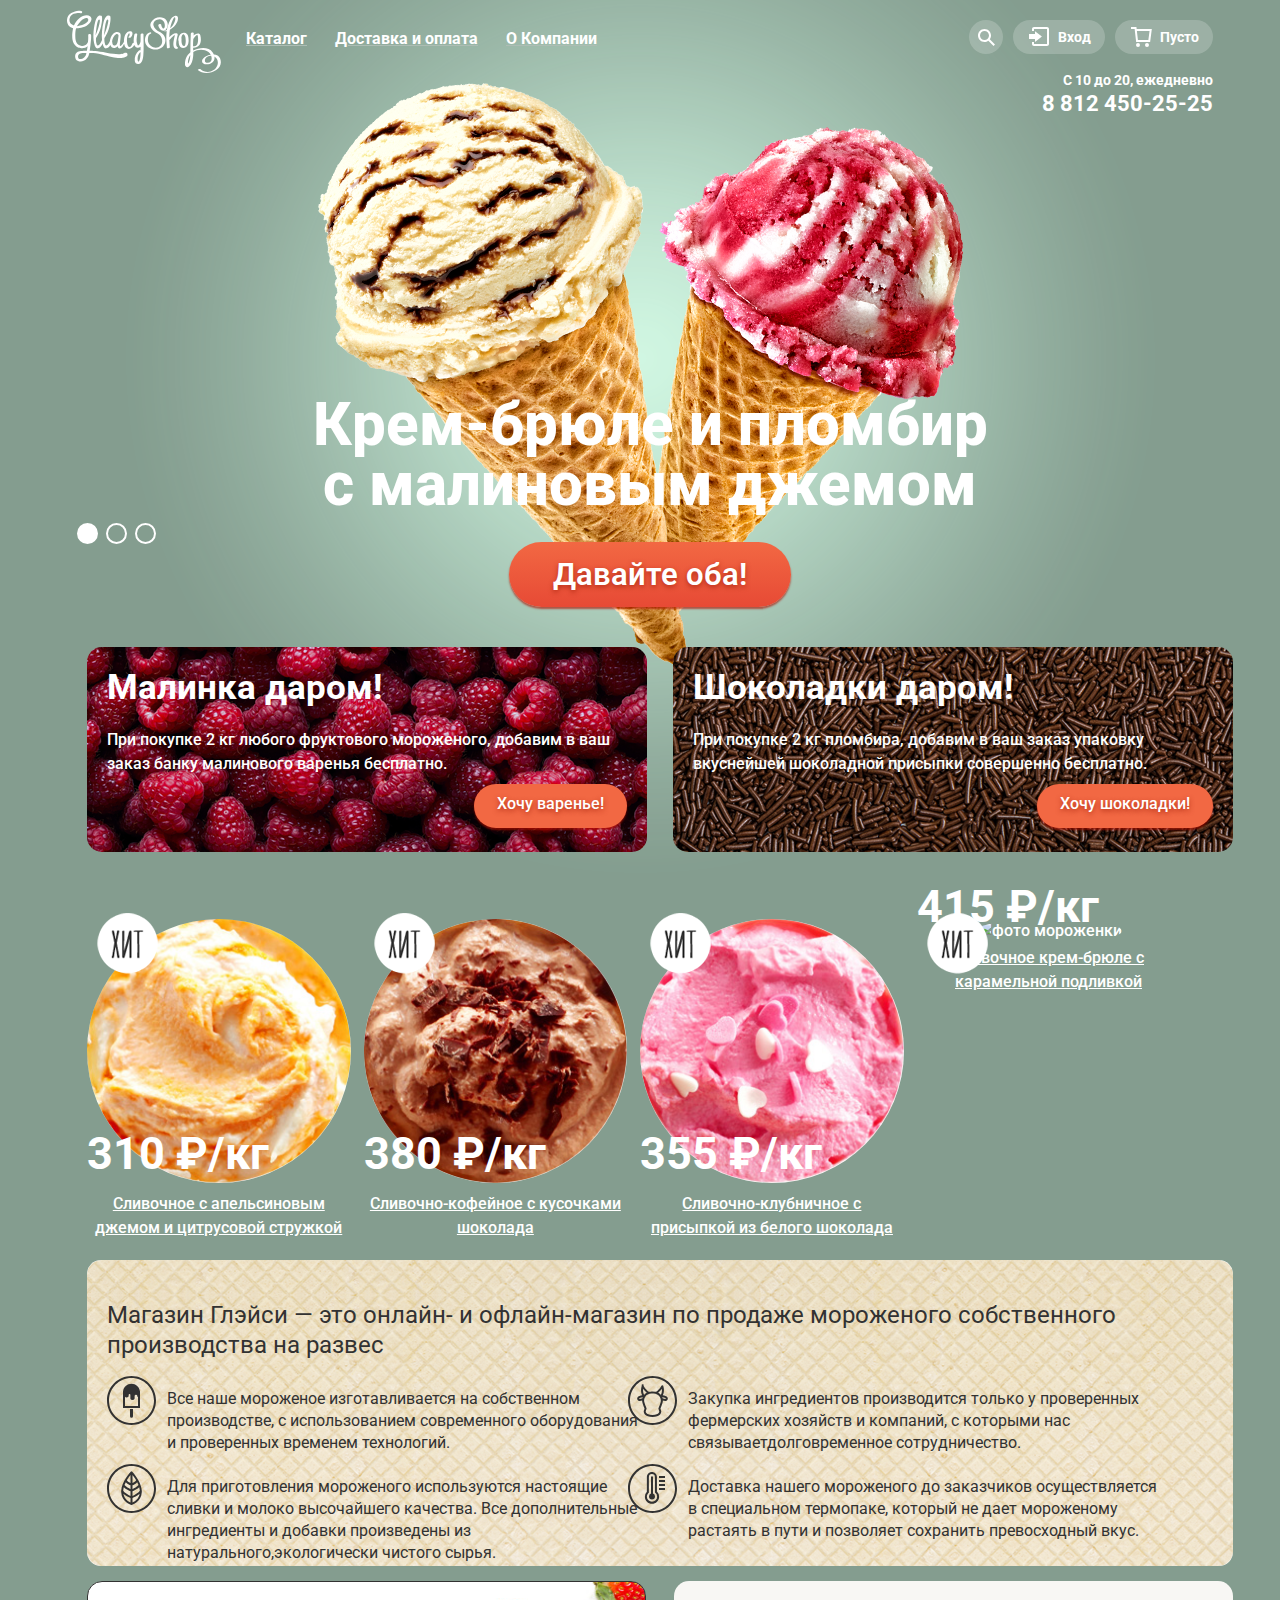
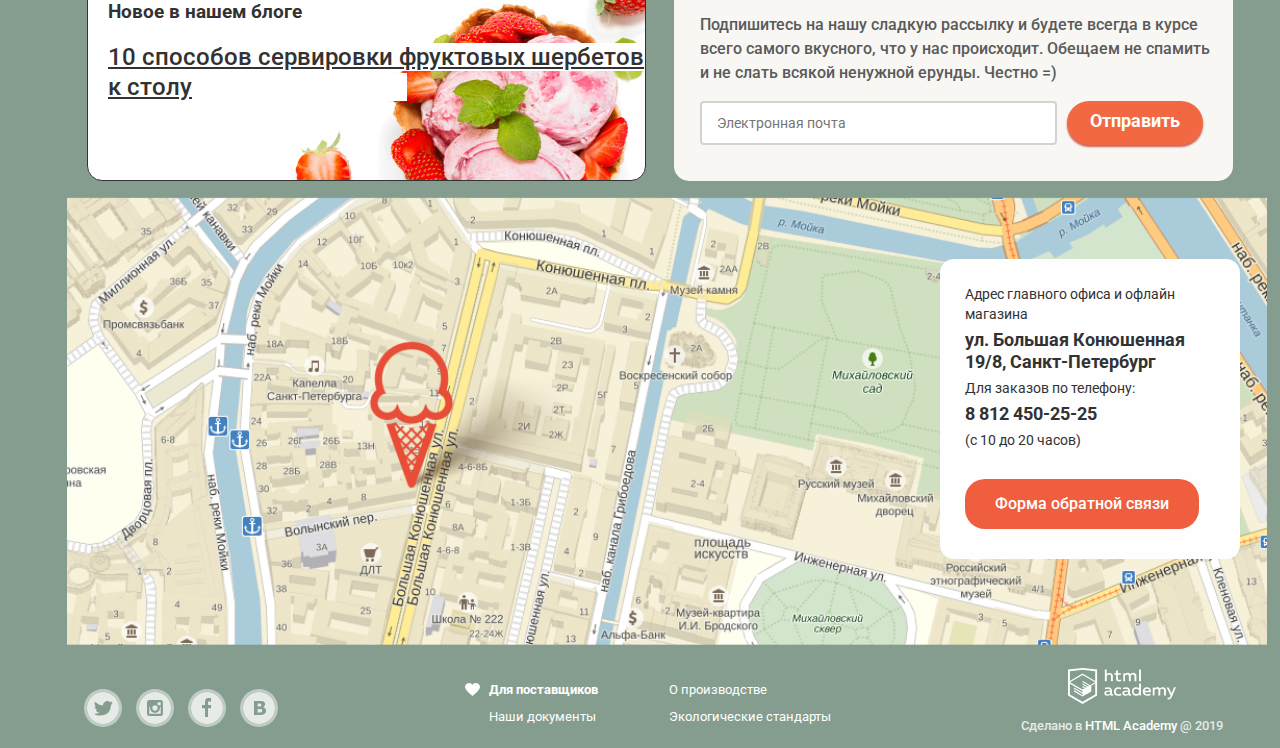
==== index.html @ 2f7c4776 "fixing Д1" ====
<!DOCTYPE html>
<html lang="ru">

<head>
  <meta charset="utf-8">
  <title>Магазин вкусного мороженого Глейси</title>
  <link href="https://fonts.googleapis.com/css?family=Roboto:400,500,700&amp;subset=cyrillic" rel="stylesheet">
  <link href="css/normalize.css" rel="stylesheet">
  <link href="css/style.css" rel="stylesheet">
</head>

<body class="index-body">
  <input class="visually-hidden product-1" id="product-1" type="radio" name="toggle" checked>
  <input class="visually-hidden product-2" id="product-2" type="radio" name="toggle">
  <input class="visually-hidden product-3" id="product-3" type="radio" name="toggle">
  <div class="site-wrapper">
    <div class="container">
      <header class="main-header">
        <nav class="main-navigation">
          <img src="img/logo.svg" alt="Логотип Глейси" width="154" height="64">
          <ul class="site-navigation">
            <li>
              <div class="catalog-dropdown">
                <a class="site-navigation-items" href="catalog.html">Каталог</a>
                <div class="dropdown-wrapper">
                  <ul class="catalog-dropdown-items">
                    <li class="catalog-categories"><a href="#">Новинки</a></li>
                    <li class="catalog-categories"><a href="catalog.html">Сливочное</a></li>
                    <li class="catalog-categories"><a href="#">Шербеты</a></li>
                    <li class="catalog-categories"><a href="#">Фруктовый лед</a></li>
                    <li class="catalog-categories"><a href="#">Мелорин</a></li>
                  </ul>
                </div>
              </div>
            </li>
            <li><a class="site-navigation-items" href="delivery">Доставка и оплата</a></li>
            <li><a class="site-navigation-items" href="about-us">О Компании</a></li>
          </ul>
          <ul class="user-navigation">
            <li>
              <div class="search-dropdown">
                <a class="user-navigation-item button-search" href="http://search.html"></a>
                <div class="dropdown-wrapper">
                  <form class="search-form" method="get" action="http://search.html">
                    <input type="text" class="search-input" placeholder="Что ищем?">
                  </form>
                </div>
              </div>
            </li>
            <li>
              <div class="login-dropdown">
                <a class="user-navigation-item login-link" href="http://search.html">Вход</a>
                <div class="dropdown-wrapper">
                  <form class="login-form" method="get" action="http://search.html">
                    <div class="form-user-container">
                      <p>
                        <label for="login-user" hidden="">Электронная почта</label>
                        <input type="text" id="login-user" name="login" placeholder="Электронная почта">
                      </p>
                      <p>
                        <label for="user-password" hidden="">Пароль</label>
                        <input id="user-password" type="password" name="password" placeholder="Пароль">
                      </p>
                    </div>
                    <div class="login-actions">
                      <button class="big-red-button" type="submit">Войти</button>
                      <div class="login-form-links">
                        <a class="login-form-link" href="#">Забыли пароль?</a>
                        <a class="login-form-link" href="#">Новая регистрация</a>
                      </div>
                    </div>
                  </form>
                </div>
              </div>
            </li>
            <li>
              <div class="cart-dropdown">
                <a class="user-navigation-item cart-button" href="cart.html">Пусто</a>
              </div>
            </li>
          </ul>
          <div class="time-tel">
            <p class="time">С 10 до 20, ежедневно</p>
            <a class="telephone" href="tel:88124502525">8 812 450-25-25</a>
          </div>
        </nav>
      </header>
      <main class="container">
        <h1 class="visually-hidden">Главная страница</h1>
        <section class="main-slider">
          <div class="slider-controls">
            <label for="product-1">Первый</label>
            <label for="product-2">Второй</label>
            <label for="product-3">Третий</label>
          </div>
          <ul class="slider-list">
            <li class="slider-item slide slide1">
              <h3 class="slide-title"> Крем-брюле и пломбир с малиновым джемом </h3>
              <a class="button slide-button" href="#">Давайте оба!</a>
            </li>
            <li class="slider-item slide slide2">
              <h3 class="slide-title">Шоколадный пломбир и лимонный сорбет</h3>
              <a class="button slide-button" href="#">Давайте оба!</a>
            </li>
            <li class="slider-item slide slide3">
              <h3 class="slide-title"> Пломбир с помадкой и клубничный щербет </h3>
              <a class="button slide-button" href="#">Давайте оба!</a>
            </li>
          </ul>
        </section>
        <div class="container index-content">
          <section class="promo-cards">
            <h2 class="visually-hidden">Промо акции</h2>
            <div class="promo-cards-items">
              <div class="promo-cards-raspberries">
                <div class="promo-raspberries-content">
                  <h3>Малинка даром!</h3>
                  <p>При покупке 2 кг любого фруктового мороженого, добавим в ваш заказ банку малинового варенья бесплатно.</p>
                  <a href="/" class="promo-button">Хочу варенье!</a>
                </div>
              </div>
              <div class="promo-cards-chocolate">
                <div class="promo-chocolate-content">
                  <h3>Шоколадки даром!</h3>
                  <p>При покупке 2 кг пломбира, добавим в ваш заказ упаковку вкуснейшей шоколадной присыпки совершенно бесплатно.</p>
                  <a href="/" class="promo-button">Хочу шоколадки!</a>
                </div>
              </div>
            </div>
          </section>
          <section class="item-cards">
            <div class="item-cards-table">
              <div class="icecream-card">
                <div class="img-wrap">
                  <img src="img/icecream-orange.jpg" width="267" height="267" alt="фото мороженки">
                </div>
                <p class="card-price">310 ₽/кг</p>
                <a class="card-name" href="#">Сливочное с апельсиновым джемом и цитрусовой стружкой</a>
                <div class="hover-product-wrap"><a class="button-preview" href="#">Быстрый просмотр</a></div>
              </div>
              <div class="icecream-card">
                <div class="img-wrap">
                  <img src="img/icecream-coffee.jpg" width="267" height="267" alt="фото мороженки">
                </div>
                <p class="card-price">380 ₽/кг</p>
                <a class="card-name" href="#">Сливочно-кофейное с кусочками шоколада</a>
                <div class="hover-product-wrap"><a class="button-preview">Быстрый просмотр</a>
                </div>
              </div>
              <div class="icecream-card">
                <div class="img-wrap">
                  <img src="img/icecream-strawberry.jpg" width="267" height="267" alt="фото мороженки">
                </div>
                <p class="card-price">355 ₽/кг</p>
                <a class="card-name" href="#">Сливочно-клубничное с присыпкой из белого шоколада</a>
                <div class="hover-product-wrap"><a class="button-preview">Быстрый просмотр</a>
                </div>
              </div>
              <div class="icecream-card">
                <div class="img-wrap">
                  <img src="img/icecream-creme-brulee.jpg" width="267" height="267" alt="фото мороженки">
                </div>
                <p class="card-price">415 ₽/кг</p>
                <a class="card-name" href="#">Сливочное крем-брюле с карамельной подливкой</a>
                <div class="hover-product-wrap"><a class="button-preview">Быстрый просмотр</a>
                </div>
              </div>
            </div>
          </section>
          <section class="advantages">
            <h2 class="visually-hidden">Преимущества</h2>
            <p class="specification-shop">Магазин Глэйси — это онлайн- и офлайн-магазин по продаже мороженого собственного производства на развес
            </p>
            <ul class="excellence">
              <li class="about-us-ice-cream">Все наше мороженое изготавливается на собственном производстве, с использованием современного оборудования и проверенных временем технологий.</li>
              <li class="about-us-cows">Закупка ингредиентов производится только у проверенных фермерских хозяйств и компаний, с которыми нас связываетдолговременное сотрудничество.</li>
              <li class="about-us-eco">Для приготовления мороженого используются настоящие сливки и молоко высочайшего качества. Все дополнительные ингредиенты и добавки произведены из натурального,экологически чистого сырья.</li>
              <li class="about-us-thermometer">Доставка нашего мороженого до заказчиков осуществляется в специальном термопаке, который не дает мороженому растаять в пути и позволяет сохранить превосходный вкус.</li>
            </ul>
          </section>
          <div class="blog-newsletter">
            <section class="blog">
              <h3>Новое в нашем блоге</h3>
              <a href="blog.html">10 способов сервировки фруктовых шербетов к столу </a>
            </section>
            <section class="newsletter">
              <form class="mail-form" method="get" action="http://search.html">
                <p class="newsletter-p">Подпишитесь на нашу сладкую рассылку и будете всегда в курсе всего самого вкусного, что у нас происходит. Обещаем не спамить и не слать всякой ненужной ерунды. Честно =)</p>
                <input type="text" class="user-mail" placeholder="Электронная почта">
                <button class="big-red-button" type="submit">Отправить</button>
              </form>
            </section>
          </div>
        </div>

        <figure class="map">
          <p><img src="img/map.png" width="1200" height="430" alt="Карта с адресом"></p>
          <div class="container-address">
            <div class="store-address">
              <p class="address-small">Адрес главного офиса и офлайн магазина</p>
              <p class="address-big">ул. Большая Конюшенная 19/8, Санкт-Петербург</p>
              <p class="address-small">Для заказов по телефону:</p>
              <p class="address-big">8 812 450-25-25</p>
              <p class="address-small">(с 10 до 20 часов)</p>
              <a class="open-feedback-form" href="form.html">Форма обратной связи</a>
            </div>
          </div>
        </figure>
      </main>

      <div class="container">
        <footer class="main-footer">
          <div class="footer-social">
            <div>
              <a class="social-button twitter" href="#"></a>
            </div>
            <div>
              <a class="social-button instagram" href="#"></a>
            </div>
            <div>
              <a class="social-button fb" href="#"></a>
            </div>
            <div>
              <a class="social-button vk" href="#"></a>
            </div>
          </div>
          <div class="footer-info">
            <ul class="flex-container-footer-info">
              <li><a class="info-link heart" href="#">Для поставщиков</a></li>
              <li><a class="info-link" href="#">О производстве</a></li>
              <li><a class="info-link" href="#">Наши документы</a></li>
              <li><a class="info-link" href="#">Экологические стандарты</a></li>
            </ul>
          </div>
          <div class="footer-copyright">
            <p>Сделано в <a class="HTML-Academy" href="https://htmlacademy.ru">HTML
                  Academy</a> @ 2019</p>
            <img src="img/logo-htmlacademy.svg" alt="логотип htmlacademy" width="108" height="39">
          </div>
        </footer>
      </div>
    </div>
    <div class="feedback-form">
      <button class="feedback-form-close" type="button">Закрыть</button>
      <p class="feedback-form-title">Мы обязательно Вам ответим!</p>
      <form class="feedback-form-profile" action="#" method="post">
        <input type="text" class="name" name="user-name" placeholder="Как Вас зовут?">
        <input type="text" class="email-feedback" name="email-feedback" placeholder="Ваша почта для ответа?">
        <textarea name="comment" class="comment-field" rows="4" placeholder="Напишите что-нибудь..."></textarea>
        <button class="big-red-button" type="submit">Отправить</button>
      </form>
    </div>
    <div class="page-fade-overlay"></div>
    <script src="js/script_minified.js"></script>
  </div>
</body>

</html>
---- css/style.css ----
body {
  min-width: 1200px;
  margin: 0;
  font-family: "Roboto", Arial, sans-serif;
  font-size: 16px;
  line-height: 1.5;
  font-weight: 500;
  color: #ffffff;
  background-color: #849d8f;
}

a {
  text-decoration: none;
  color: #ffffff;
}

.main-header {
  padding-top: 10px;
}

.container {
  width: 1146px;
  margin: 0 auto;
  padding: 0 10px;
}

.main-slider {
  font-size: 18px;
  line-height: 1.2;
  font-family: Roboto, "Arial", sans-serif;
}

.site-wrapper {
  min-width: 940px;
  background-color: #849d8f;
  background-image: url(../img/slider-item1.png);
  background-position: top center;
  background-repeat: no-repeat;
  -webkit-transition: background-image 0.5s ease, background-color 0.5s ease;
  -o-transition: background-image 0.5s ease, background-color 0.5s ease;
  transition: background-image 0.5s ease, background-color 0.5s ease;
}

.site-wrapper::before,
.site-wrapper::after {
  content: "";
  visibility: hidden;
}

.site-wrapper::before {
  background-image: url(../img/slider-item2.png);
}

.site-wrapper::after {
  background-image: url(../img/slider-item3.png);
}

.main-slider {
  position: relative;
  padding-top: 321px;
  margin-bottom: 40px;
  text-align: center;
  color: #ffffff;
}

.slider-list {
  margin: 0;
  padding: 0;
  list-style: none;
}

.slide {
  display: none;
}

.slide-title {
  width: 700px;
  margin: 0 auto;
  margin-bottom: 27px;
  font-size: 60px;
  line-height: 60px;
  font-weight: 800;
}

.slide-button {
  display: inline-block;
  vertical-align: top;
  padding: 12px 44px;
  font-weight: 600;
  font-size: 31px;
  line-height: 41px;
  text-align: center;
  color: #ffffff;
  text-decoration: none;
  text-shadow: 0 2px 5px rgba(160, 32, 11, 0.76);
  background: #f26843;
  background: -webkit-gradient(linear, left top, left bottom, from(#f26843), to(#e74a35));
  background: -webkit-linear-gradient(top, #f26843 0%, #e74a35 100%);
  background: -o-linear-gradient(top, #f26843 0%, #e74a35 100%);
  background: linear-gradient(to bottom, #f26843 0%, #e74a35 100%);
  border-radius: 50px;
  -webkit-box-shadow: 0 2px 2px rgba(172, 16, 0, 0.64);
  box-shadow: 0 2px 2px rgba(172, 16, 0, 0.64);
  border: none;
  cursor: pointer;
}

.slide-button:hover {
  background: -webkit-gradient(linear, left top, left bottom, from(#f58669), to(#ec6f5e));
  background: -webkit-linear-gradient(top, #f58669 0%, #ec6f5e 100%);
  background: -o-linear-gradient(top, #f58669 0%, #ec6f5e 100%);
  background: linear-gradient(to bottom, #f58669 0%, #ec6f5e 100%);
  -webkit-box-shadow: 0 2px 2px rgba(172, 16, 0, 1);
  box-shadow: 0 2px 2px rgba(172, 16, 0, 1);
}

.slide-button:active {
  background: -webkit-gradient(linear, left top, left bottom, from(#d84732), to(#e1613e));
  background: -webkit-linear-gradient(top, #d84732 0%, #e1613e 100%);
  background: -o-linear-gradient(top, #d84732 0%, #e1613e 100%);
  background: linear-gradient(to bottom, #d84732 0%, #e1613e 100%);
  -webkit-box-shadow: inset 0 2px 2px rgba(172, 16, 0, 1);
  box-shadow: inset 0 2px 2px rgba(172, 16, 0, 1);
}

.slider-controls {
  position: absolute;
  bottom: 63px;
  left: 0;
  z-index: 20;
  font-size: 0;
}

.slider-controls label {
  display: inline-block;
  vertical-align: middle;
  width: 17px;
  height: 17px;
  margin-right: 8px;
  vertical-align: top;
  background-color: transparent;
  border: 2px solid #ffffff;
  border-radius: 50%;
  cursor: pointer;
}

.product-1:checked~.site-wrapper {
  background-color: #849d8f;
  background-image: url(../img/slider-item1.png);
}

.product-2:checked~.site-wrapper {
  background-color: #8996a6;
  background-image: url(../img/slider-item2.png);
}

.product-3:checked~.site-wrapper {
  background-color: #9d8b84;
  background-image: url(../img/slider-item3.png);
}

.product-1:checked~.site-wrapper .slide1,
.product-2:checked~.site-wrapper .slide2,
.product-3:checked~.site-wrapper .slide3 {
  display: block;
}

.product-1:checked~.site-wrapper label[for="product-1"],
.product-2:checked~.site-wrapper label[for="product-2"],
.product-3:checked~.site-wrapper label[for="product-3"] {
  background-color: #ffffff;
}

.main-navigation {
  display: -webkit-box;
  display: -ms-flexbox;
  display: flex;
  -ms-flex-wrap: wrap;
  flex-wrap: wrap;
  font-weight: 700;
  font-size: 16px;
  line-height: 18px;
  -webkit-box-pack: justify;
  -ms-flex-pack: justify;
  justify-content: space-between;
  position: relative;
  color: #ffffff;
}

.site-navigation,
.user-navigation {
  list-style: none;
  margin: 0;
  padding: 0;
  margin-left: 11px;
  margin-top: 10px;
}

.site-navigation {
  display: -webkit-box;
  display: -ms-flexbox;
  display: flex;
  -ms-flex-wrap: wrap;
  flex-wrap: wrap;
  margin-right: auto;
}

.user-navigation {
  display: -webkit-inline-box;
  display: -ms-inline-flexbox;
  display: inline-flex;
  -ms-flex-wrap: wrap;
  flex-wrap: wrap;
  max-width: 400px;
  font-size: 14px;
  line-height: 16px;
  position: absolute;
  right: 0;
}

.user-navigation li {
  margin-left: 10px;
}

.user-navigation .login-link,
.user-navigation .button-search,
.user-navigation .cart-button,
.cart-delete-btn {
  position: relative;
}

.time-tel {
  display: -webkit-box;
  display: -ms-flexbox;
  display: flex;
  text-align: right;
  font-weight: 700;
  top: 48px;
  position: relative;
  -webkit-box-orient: vertical;
  -webkit-box-direction: normal;
  -ms-flex-direction: column;
  flex-direction: column;
}

.time-tel p {
  font-size: 14px;
  line-height: 16px;
  margin-bottom: 4px;
}

.time-tel a {
  font-size: 22px;
  line-height: 24px;
  color: #ffffff;
}

.button-search::before,
.login-link::before,
.cart-button::before,
.cart-delete-btn::before,
.feedback-form-close::before {
  content: "";
  position: absolute;
  width: 21px;
  height: 20px;
  background-repeat: no-repeat;
  background-position: 0 0;
}

.button-search::before {
  background-image: url(../img/loupe-white.svg);
  top: 9px;
  left: 9px;
}

.login-link::before {
  background-image: url(../img/entrance-white.svg);
  top: 7px;
  left: 16px;
}

.cart-button::before {
  background-image: url(../img/basket.svg);
  top: 7px;
  left: 16px;
}

.cart-button,
.login-link {
  border-radius: 20px;
  background-color: rgba(255, 255, 255, .2);
}

.cart-delete-col {
  width: 20px;
}

.cart-product-preview {
  width: 45px;
}

.cart-product-name {
  width: 250px;
}

.cart-product-price {
  width: 120px;
}

.cart-product-amount {
  width: 70px;
}

.site-navigation-items {
  display: inline-block;
  vertical-align: middle;
  text-decoration: underline;
  padding: 10px 14px;
  color: #ffffff;
  border-radius: 15px;
  text-decoration: underline;
  -webkit-text-decoration-color: #adbdb4;
  text-decoration-color: #adbdb4;
}

.user-navigation-item {
  display: inline-block;
  vertical-align: middle;
  text-decoration: underline;
  padding: 9px 14px 9px 45px;
  color: #ffffff;
}

.button-search {
  padding: 17px;
  border-radius: 50%;
  background-color: rgba(255, 255, 255, .2);
}

.site-navigation-items:focus,
.site-navigation-items:hover {
  color: #323232;
  background-color: #ffffff;
  text-decoration: none;
}

.site-navigation-items:focus {
  -webkit-box-shadow: inset 0 1px 2px 0 #696969;
  box-shadow: inset 0 1px 2px 0 #696969;
  text-decoration: none;
}

.catalog-body .catalog-a {
  background-color: #d07058;
}

.breadcrumbs {
  display: -webkit-box;
  display: -ms-flexbox;
  display: flex;
  width: 220px;
  -webkit-box-pack: justify;
  -ms-flex-pack: justify;
  justify-content: space-between;
  font-size: 14px;
  line-height: 16px;
  font-weight: 400;
  list-style-type: none;
  padding-left: 0;
}

.breadcrumbs a:nth-child(3) {
  color: #ffffff;
  border-bottom: 1px solid rgba(255, 255, 255, .3)
}

.active::after {
  content: "»";
  position: relative;
  right: -8px;
}

.active:hover,
.active:focus {
  background-color: transparent;
  color: #ffbc9e;
}

.filter-form-botton,
.filter-form-sort,
.filter-control-wrapper {
  height: 37px;
  border-radius: 17px;
  margin: 0;
  padding: 0;
  background-color: #aabcb2;
}

.filter-form {
  margin-bottom: 56px;
  font-size: 0;
}

.filter-form-item {
  display: inline-block;
  vertical-align: top;
  font-size: 16px;
  line-height: 18px;
  font-weight: 500;
  border: none;
  color: #ffffff;
  cursor: pointer;
  -webkit-box-pack: justify;
  -ms-flex-pack: justify;
  justify-content: space-between;
}

.filter-form-sort:focus,
.filter-form-sort:hover {
  color: #323232;
  background: url("../img/icon-down-dir.svg") no-repeat right #aabcb2;
  background-position: 95% 60%;
}

.filter-form-sort {
  height: 36px;
  padding: 0 25px 0 13px;
  color: #fff;
  border: none;
  cursor: pointer;
  text-align: left;
  font-size: 16px;
  line-height: 18px;
  font-weight: 500;
  background: url("../img/icon-down-dir-white.svg") no-repeat right #aabcb2;
  background-position: 95% 60%;
  min-width: 190px;
  -moz-appearance: none;
  -webkit-appearance: none;
}

.filter-form-sort::-ms-expand {
  display: none;
}

.filter-form-sort:focus {
  background-color: #fff;
}

.filter-form-sort option {
  font-size: 14px;
  line-height: 16px;
  font-weight: 400;
  background-color: #fff;
}

.filter-form-fat {
  display: -webkit-box;
  display: -ms-flexbox;
  display: flex;
  padding-left: 25px;
  padding-top: 10px;
}

.filter-form-radio {
  display: -webkit-box;
  display: -ms-flexbox;
  display: flex;
  position: relative;
  cursor: pointer;
  -webkit-user-select: none;
  -moz-user-select: none;
  -ms-user-select: none;
  user-select: none;
  padding-left: 10px;
  margin-right: 30px;
}

.filter-form-radio input {
  display: none;
  cursor: pointer;
}

.checkmark {
  position: absolute;
  top: -2px;
  left: -14px;
  height: 14px;
  width: 14px;
  background-color: transparent;
  border: 4px solid #e6ebe9;
  border-radius: 50%;
}

.filter-form-radio:hover input~.checkmark {
  border: 4px solid #fff;
}

.checkmark:after {
  content: "";
  position: absolute;
  display: none;
}

.filter-form-radio input:checked~.checkmark:after {
  display: block;
}

.filter-form-radio .checkmark:after {
  top: 3px;
  left: 3px;
  width: 8px;
  height: 8px;
  border-radius: 50%;
  background: white;
}

.fillers-checkboxes {
  padding: 10px 0 0 30px;
  height: 27px;
}

.filter-checkbox-control {
  position: relative;
  display: inline-block;
  vertical-align: middle;
  cursor: pointer;
  -webkit-user-select: none;
  -moz-user-select: none;
  -ms-user-select: none;
  user-select: none;
  margin-right: 24px
}

.filter-checkbox-control input {
  opacity: 0;
  cursor: pointer;
  height: 0;
  width: 0;
}

.filter-form-checkbox-label::before {
  position: absolute;
  background-image: url(../img/checkbox-off.svg);
  left: -10px;
  top: -3px;
  content: "";
  width: 23px;
  height: 23px;
  opacity: 0.5;
}

.filter-form-checkbox-label:hover::before,
.filter-form-checkbox-label:focus::before {
  opacity: 1;
}

.filter-checkbox-control input:checked~.filter-form-checkbox-label::before {
  position: absolute;
  background-image: url(../img/checkbox-on.svg);
  left: -10px;
  top: -3px;
  content: "";
  width: 27px;
  height: 23px;
  opacity: 0.8;
}

.filter-checkbox-control input:checked~.filter-form-checkbox-label:hover::before,
.filter-checkbox-control input:checked~.filter-form-checkbox-label:focus::before {
  opacity: 1;
}

.filter-form-botton {
  font-size: 16px;
  line-height: 18px;
  font-weight: 500;
  color: #e4eae6;
  padding: 7px 24px 7px 25px;
  margin: 23px 0 0;
  border-radius: 15px;
  border: 2px solid#ecefed;
  cursor: pointer;
}

.filter-form-botton:hover {
  color: #353535;
  background-color: #fbfcfb;
  -webkit-box-shadow: inset 0 1px 2px 0 #fbfcfb;
  box-shadow: inset 0 1px 2px 0 #fbfcfb;
}

.filter-form-botton:focus {
  color: #353535;
  background-color: #eaeaea;
  border: none;
  -webkit-box-shadow: inset 0 1px 2px 0 #696969;
  box-shadow: inset 0 1px 2px 0 #696969;
}

.login-link:hover::before {
  background-image: url(../img/entrance.svg);
}

.button-search:hover::before {
  background-image: url(../img/loupe-black.svg);
}

.cart-button:hover::before {
  background-image: url(../img/basket-black.svg);
}

.catalog-body .cart-button::before {
  background-image: url(../img/basket-red.svg);
}

.filter-item {
  display: -webkit-inline-box;
  display: -ms-inline-flexbox;
  display: inline-flex;
  margin: 0;
  padding: 0;
  border: none;
}

.range-filter {
  width: 215px;
}

.filter-form-title {
  padding-left: 15px;
  font-size: 14px;
  line-height: 16px;
  text-transform: inherit;
}

.range-controls {
  position: relative;
  height: 20px;
  padding-top: 16px;
  padding-right: 20px;
  padding-left: 20px;
  border-radius: 14px;
  background-color: #a8bab0;
  cursor: pointer;
}

.range-controls .scale {
  height: 4px;
  background: #d1dad3;
}

.range-controls .bar {
  width: 70%;
  height: 4px;
  background: #ffffff;
}

.range-controls .toggle {
  position: absolute;
  top: 9px;
  width: 4px;
  height: 4px;
  padding: 0;
  border-radius: 50%;
  border: 8px solid #ffffff;
  background-color: #ababab;
  cursor: pointer;
}

.range-controls .toggle:hover {
  top: 7px;
  border: 10px solid #ffffff;
  margin-left: -1px;
}

.range-controls .toggle-max {
  left: 142px;
}

.range-controls .toggle-min {
  left: 44px;
}

.container index-content {
  width: 1160px;
  margin: 0 auto;
  padding: 0 2.3%;
}

.baners {
  display: -webkit-box;
  display: -ms-flexbox;
  display: flex;
  min-height: 230px;
  padding: 0;
  margin-top: 10px;
  margin-bottom: 33px;
}

.promo-cards-items {
  display: -webkit-box;
  display: -ms-flexbox;
  display: flex;
  -webkit-box-pack: justify;
  -ms-flex-pack: justify;
  justify-content: space-between;
  float: none;
  margin-bottom: 40px;
}

.promo-cards-raspberries,
.promo-cards-chocolate {
  display: -webkit-box;
  display: -ms-flexbox;
  display: flex;
  width: 48.9%;
  -webkit-box-sizing: border-box;
  box-sizing: border-box;
  position: relative;
  margin: 0 0 20px;
  background-position: center center;
  background-repeat: no-repeat;
  border-radius: 15px;
  padding: 10px 20px 60px;
}

.promo-cards-raspberries {
  background-image: url(../img//raspberries.png);
}

.promo-cards-chocolate {
  background-image: url(../img//chocolate.png);
}

.promo-raspberries-content h3,
.promo-chocolate-content h3 {
  font-size: 35px;
  line-height: 41px;
  font-weight: bold;
  margin-top: 10px;
  margin-bottom: 20px;
}

.promo-button {
  display: inline-block;
  vertical-align: top;
  position: absolute;
  right: 20px;
  bottom: 24px;
  padding: 8px 23px 12px;
  border-radius: 25px;
  text-decoration: none;
  -webkit-box-shadow: 0 2px 2px rgba(172, 16, 0, .64);
  box-shadow: 0 2px 2px rgba(172, 16, 0, .64);
  text-shadow: 0 2px 5px rgba(160, 32, 11, .76);
  text-align: center;
  color: #ffffff;
  background: #f26843;
}

.assortment-index {
  display: -webkit-box;
  display: -ms-flexbox;
  display: flex;
  font-size: 0;
  margin-right: 10px;
}

.advantages {
  background-image: url(../img/waffles-background.png);
  font-weight: 400;
  font-size: 16px;
  line-height: 22px;
  margin-top: 10px;
  border-radius: 14px;
  color: #323232;
  background-color: #ffffff;
  max-height: 306px;
  margin-bottom: 15px;
}

.advantages .specification-shop {
  display: -webkit-box;
  display: -ms-flexbox;
  display: flex;
  font-size: 24px;
  line-height: 30px;
  margin-top: 0px;
  margin-bottom: 9px;
  padding-left: 20px;
  padding-top: 40px;
}

.excellence {
  display: -webkit-box;
  display: -ms-flexbox;
  display: flex;
  -webkit-box-orient: horizontal;
  -webkit-box-direction: normal;
  -ms-flex-direction: row;
  flex-direction: row;
  -ms-flex-wrap: wrap;
  flex-wrap: wrap;
}

.excellence li {
  position: relative;
  display: inline-block;
  vertical-align: middle;
  width: 48.9%;
  list-style-type: none;
  background-repeat: no-repeat;
  padding: 12px 8px 10px 60px;
  -webkit-box-sizing: border-box;
  box-sizing: border-box;
}

.about-us-ice-cream {
  background-image: url(../img/ice-cream.svg);
  margin-left: -20px;
}

.about-us-eco {
  background-image: url(../img/eco.svg);
  margin-left: -20px;
}

.about-us-cows {
  background-image: url(../img/cow.svg);
  margin-left: -20px;
}

.about-us-thermometer {
  background-image: url(../img/thermometer.svg);
  margin-left: -20px;
}

.blog-newsletter {
  display: -webkit-box;
  display: -ms-flexbox;
  display: flex;
  -webkit-box-pack: justify;
  -ms-flex-pack: justify;
  justify-content: space-between;
}

.blog {
  width: 48.8%;
  font-size: 16px;
  line-height: 22px;
  border-radius: 15px;
  border-width: 1px;
  border-style: solid;
  padding-left: 20px;
  -webkit-box-sizing: border-box;
  box-sizing: border-box;
  background-image: url(../img/strawberry-background.jpg);
  background-color: #ffffff;
  color: #323232;
}

.blog a {
  font-size: 24px;
  line-height: 30px;
  text-decoration: underline;
  background-color: #ffffff;
  padding-right: 40%;
  color: #323232;
}

.newsletter {
  width: 48.8%;
  height: 200px;
  border-radius: 15px;
  background-image: url(https://htmlacademy-htmlcss.github.io/924839-gllacy/5/img/bg-post.svg);
  color: #5a5a5a;
  background-color: #f8f7f4;
}

.newsletter>.mail-form {
  margin: 6px;
  padding: 10px 10px 30px 20px;
  border-radius: 15px;
  background-color: #f8f7f4;
  display: -webkit-box;
  display: -ms-flexbox;
  display: flex;
  -ms-flex-wrap: wrap;
  flex-wrap: wrap;
}

.user-mail {
  -webkit-box-flex: 2;
  -ms-flex: 2;
  flex: 2;
  margin-right: 10px;
}

.mail-form button {
  margin-right: 14px;
}

.map {
  position: relative;
  margin: 0;
  min-width: 1200px;
  margin-left: -10px;
}

.container-address {
  max-width: 300px;
  min-height: 300px;
  display: -webkit-box;
  display: -ms-flexbox;
  display: flex;
  -webkit-box-pack: end;
  -ms-flex-pack: end;
  justify-content: flex-end;
  position: absolute;
  right: 27px;
  top: 62px;
  border-radius: 14px;
  background-color: #fefefe;
}

.store-address {
  display: -webkit-box;
  display: -ms-flexbox;
  display: flex;
  -webkit-box-orient: vertical;
  -webkit-box-direction: normal;
  -ms-flex-direction: column;
  flex-direction: column;
  padding: 25px;
  color: #323232;
}

.store-address .address-small {
  font-weight: 400;
  font-size: 14px;
  line-height: 20px;
  margin: 0;
}

.store-address .address-big {
  font-weight: 700;
  font-size: 18px;
  line-height: 22px;
  margin: 5px 0;
}

.open-feedback-form {
  padding: 13px 30px;
  border-radius: 25px;
  color: #ffffff;
  background-color: #ec583c;
}

.store-address a {
  position: absolute;
  bottom: 30px;
  border-radius: 20px;
  color: #fefefe;
  background-color: #ef5f3f;
}

.item-cards-table {
  display: -webkit-box;
  display: -ms-flexbox;
  display: flex;
  -ms-flex-wrap: wrap;
  flex-wrap: wrap;
  text-align: center;
  padding: 0;
}

.icecream-card {
  width: 23%;
  position: relative;
  margin-bottom: 10px;
  padding-right: 13px;
  padding-top: 7px;
  border-radius: 5px;
  cursor: pointer;
}

.icecream-card::after {
  background-color: rgba(255, 255, 255, .2);
  border-radius: 5px;
  -webkit-box-shadow: 0 20px 20px rgba(0, 0, 0, .4);
  box-shadow: 0 20px 20px rgba(0, 0, 0, .4);
  content: "";
  display: none;
  height: 405px;
  left: -13px;
  position: absolute;
  top: 0;
  width: 293px;
  opacity: .5;
  z-index: 2;
}

.icecream-card:hover::after {
  display: -webkit-box;
  display: -ms-flexbox;
  display: flex;
}

.img-wrap::before {
  content: "";
  display: -webkit-box;
  display: -ms-flexbox;
  display: flex;
  position: absolute;
  top: 0;
  left: 10px;
  background-image: url(../img/sprite.png);
  background-position: -10px 528px;
  width: 62px;
  height: 62px;
  z-index: 10;
}

.button-preview {
  position: absolute;
  padding: 13px;
  visibility: hidden;
  border-radius: 30px;
  color: #fefefe;
  background-color: #e84d37;
  bottom: -60px;
  width: 61%;
  left: 13%;
}

.icecream-card:hover .button-preview {
  visibility: visible;
  z-index: 1
}

.card-name {
  display: -webkit-box;
  display: -ms-flexbox;
  display: flex;
  position: relative;
  text-decoration: underline;
  text-align: center;
  margin-top: -40px;
}

.card-price {
  display: -webkit-box;
  display: -ms-flexbox;
  display: flex;
  -webkit-box-pack: justify;
  -ms-flex-pack: justify;
  justify-content: space-between;
  position: relative;
  margin-top: -70px;
  text-align: left;
  font-size: 45px;
  font-weight: bold;
}

.icecream-card img {
  max-width: 100%;
  margin: 0px;
  border-radius: 60%;
}

.paginator {
  margin: 20px 9px 47px 945px;
  padding-left: 30px;
  padding-right: 16px;
  padding-top: 21px;
  position: relative;
}

.disabled,
.disabled::before {
  border-color: rgba(255, 255, 255, 0.2);
}

.page {
  display: inline-block;
  vertical-align: top;
  font-size: 16px;
  font-weight: 500;
  line-height: 18px;
  padding: 4px 8px;
  position: relative;
  text-align: center;
  text-decoration: none;
  color: #fff;
  border-radius: 50%;
}

.next-page,
.previous-page {
  border-bottom: 2px solid #fff;
  border-left: 2px solid #fff;
  height: 9px;
  position: absolute;
  top: 30px;
  width: 9px;
}

.previous-page {
  left: 9px;
  -webkit-transform: rotate(45deg);
  -ms-transform: rotate(45deg);
  transform: rotate(45deg);
}

.current-page,
.page .current-page:hover {
  background-color: #fff;
}

.paginator .current-page,
.page:active {
  color: #323232;
}

.next-page {
  right: 14px;
  -webkit-transform: rotate(-135deg);
  -ms-transform: rotate(-135deg);
  transform: rotate(-135deg);
}

.page:hover {
  background-color: rgba(255, 255, 255, 0.2)
}

.page:active {
  background-color: #fcfcfc;
}

.main-footer {
  display: -webkit-box;
  display: -ms-flexbox;
  display: flex;
  -webkit-box-pack: justify;
  -ms-flex-pack: justify;
  justify-content: space-between;
  font-size: 13px;
  line-height: 18px;
  color: #e6ebe9;
}

.footer-social {
  display: -webkit-box;
  display: -ms-flexbox;
  display: flex;
  -webkit-box-align: center;
  -ms-flex-align: center;
  align-items: center;
  width: 200px;
}

.social-button {
  display: inline-block;
  vertical-align: middle;
  height: 32px;
  width: 32px;
  margin: 10px;
  border-radius: 50%;
  -webkit-box-shadow: 0 0 0 3px rgba(255, 255, 255, .6), inset 0 0 0 1px rgba(255, 255, 255, .6);
  box-shadow: 0 0 0 3px rgba(255, 255, 255, .6), inset 0 0 0 1px rgba(255, 255, 255, .6);
  opacity: 0.8;
}

.social-button:hover {
  opacity: 1;
  -webkit-box-shadow: 0 0 0 4px rgba(255, 255, 255, .7), inset 0 0 0 1px rgba(255, 255, 255, .6);
  box-shadow: 0 0 0 4px rgba(255, 255, 255, .7), inset 0 0 0 1px rgba(255, 255, 255, .6);
}

.twitter {
  background-image: url(../img/twitter.svg);
}

.instagram {
  background-image: url(../img/instagram.svg);
}

.fb {
  background-image: url(../img/fb.svg);
}

.vk {
  background-image: url(../img/vk.svg);
}

.footer-info {
  display: -webkit-box;
  display: -ms-flexbox;
  display: flex;
  -ms-flex-wrap: wrap;
  flex-wrap: wrap;
  max-width: 400px;
  font-weight: 400;
}

.flex-container-footer-info {
  display: -webkit-box;
  display: -ms-flexbox;
  display: flex;
  -webkit-box-orient: horizontal;
  -webkit-box-direction: normal;
  -ms-flex-direction: row;
  flex-direction: row;
  -ms-flex-wrap: wrap;
  flex-wrap: wrap;
  position: relative;
}

.flex-container-footer-info li {
  width: 50%;
  list-style-type: none;
}

.heart {
  font-weight: 700;
}

.heart::before {
  content: "";
  position: absolute;
  background-image: url(../img/heart.svg);
  background-repeat: no-repeat;
  background-position: 0 0;
  width: 15px;
  height: 13px;
  top: 2px;
  left: 16px;
}

.footer-social a,
.footer-info a,
.footer-copyright a {
  color: #ffffff;
}

.footer-copyright {
  display: -webkit-box;
  display: -ms-flexbox;
  display: flex;
  -webkit-box-orient: vertical;
  -webkit-box-direction: reverse;
  -ms-flex-direction: column-reverse;
  flex-direction: column-reverse;
  -webkit-box-align: center;
  -ms-flex-align: center;
  align-items: center;
}

.footer-info a:focus,
.footer-copyright a:focus,
.footer-info a:hover,
.footer-copyright a:hover {
  color: #f6b8af;
}

.htmlacademy-button {
  padding: 10px;
  color: #fefefe;
  border-radius: 20px;
}

.htmlacademy-button:hover {
  background-color: #f07962;
  border-radius: 20px;
}

.catalog-dropdown-items,
.cart-form,
.contact-form,
.search-form,
.login-form {
  visibility: hidden;
  z-index: 100;
  position: absolute;
  padding: 0;
  border-radius: 4px;
  background-color: #f8f7f4;
  -webkit-box-shadow: 0 20px 20px 0 rgba(0, 0, 0, .4);
  box-shadow: 0 20px 20px 0 rgba(0, 0, 0, .4);
  cursor: default;
}

.contact-form {
  display: none
}

.catalog-dropdown,
.search-dropdown,
.login-dropdown,
.cart-dropdown {
  position: relative;
}

.login-form {
  padding: 0 20px 18px;
  font-size: 0;
  right: 0;
  display: -webkit-box;
  display: -ms-flexbox;
  display: flex;
  -webkit-box-orient: vertical;
  -webkit-box-direction: normal;
  -ms-flex-direction: column;
  flex-direction: column;
  min-width: 240px;
}

.login-actions {
  display: -webkit-box;
  display: -ms-flexbox;
  display: flex;
  -ms-flex-pack: distribute;
  justify-content: space-around;
}

.login-form-link {
  display: -webkit-box;
  display: -ms-flexbox;
  display: flex;
  -webkit-box-orient: vertical;
  -webkit-box-direction: normal;
  -ms-flex-direction: column;
  flex-direction: column;
  color: #323232;
  font-size: 13px;
  line-height: 21px;
  font-weight: 400;
}

.cart-form {
  right: 0;
  min-width: 500px;
  min-height: 200px;
  color: #323232;
  padding: 20px;
  font-size: 13px;
  font-weight: 400;
  line-height: 16px;
}

.cart-form-body {
  padding-bottom: 10px;
}

.cart-delete-btn {
  display: inline-block;
  vertical-align: middle;
  width: 14px;
  height: 14px;
  font-size: 0;
  -webkit-box-shadow: none;
  box-shadow: none;
  border: none;
  cursor: pointer;
  outline: none;
  background-color: transparent;
  background-repeat: no-repeat;
}

.cart-delete-btn::before {
  background-image: url(../img/cross-small.svg);
  left: 0;
  top: -3px;
}

.cart-total {
  text-align: right;
  font-size: 15px;
  font-weight: 700;
  line-height: 18px;
  padding-top: 10px;
  border-top: 1px solid #cacac7;
}

.cart-checkout {
  position: absolute;
  bottom: 20px;
  right: 14px;
  padding: 10px 15px;
  padding: 13px 30px;
  border-radius: 25px;
  color: #ffffff;
  background-color: #ec583c;
}


/*уточнить все кнопки и ссылки*/

.big-red-button {
  display: inline-block;
  vertical-align: top;
  padding: 8px 23px 12px;
  font-weight: 700;
  font-size: 18px;
  line-height: 24px;
  text-align: center;
  background-color: #f26843;
  -webkit-box-shadow: 0 2px 2px rgba(172, 16, 0, .64);
  box-shadow: 0 2px 2px rgba(172, 16, 0, .64);
  color: #fff;
  border: none;
  border-radius: 22px;
  cursor: pointer;
  outline: none;
}

.form-user-container {
  color: #999;
  font-size: 14px;
  line-height: 24px;
  font-weight: 400;
}

.dropdown-wrapper {
  padding-top: 4px;
}

.catalog-dropdown:hover .catalog-dropdown-items {
  visibility: visible;
}

.user-navigation-item {
  position: relative;
  top: 100%;
  right: 0%;
  text-decoration: none;
}

.search-dropdown:hover .search-form {
  visibility: visible;
}

.search-form {
  padding: 10px 15px;
  right: 0;
  min-width: 300px;
  margin: 0;
}

.user-navigation-item:focus,
.user-navigation-item:hover {
  background-color: #ffffff;
  color: #323232;
}

.login-dropdown:hover .login-form {
  visibility: visible;
}

.cart-dropdown:hover .cart-form {
  visibility: visible;
}

.catalog-dropdown-items li {
  list-style-type: none;
  padding: 6px 20px;
  margin: 0;
  color: #323232;
}

.catalog-dropdown-items li:hover,
.catalog-dropdown-items li:focus {
  background-color: #fbded7;
}

.catalog-dropdown-items li:active {
  background-color: #f6b5a5;
}

.catalog-categories a {
  font-size: 14px;
  line-height: 16px;
  font-weight: 400;
  text-decoration: none;
  white-space: nowrap;
  cursor: pointer;
  color: #000000;
}

.catalog-categories:first-child a {
  font-weight: 700;
}

img {
  max-width: 100%;
  height: auto;
}

.visually-hidden:not(:focus):not(:active),
input[type="checkbox"].visually-hidden,
input[type="radio"].visually-hidden {
  position: absolute;
  width: 1px;
  height: 1px;
  margin: -1px;
  border: 0;
  padding: 0;
  white-space: nowrap;
  -webkit-clip-path: inset(100%);
  clip-path: inset(100%);
  clip: rect(0 0 0 0);
  overflow: hidden;
}

.product-1,
.product-2,
.product-3 {
  display: none;
}

input[type="text"],
input[type="password"],
textarea {
  border-radius: 4px;
  border: 2px solid #d3d3d2;
  padding: 3px 15px;
  font-size: 16px;
  font-weight: bold;
  line-height: 24px;
  -webkit-box-sizing: border-box;
  box-sizing: border-box;
  width: 100%;
}

input[type="text"]::-webkit-input-placeholder,
input[type="password"]::-webkit-input-placeholder,
textarea::-webkit-input-placeholder {
  font-size: 14px;
  font-weight: normal;
}

input[type="text"]::-moz-placeholder,
input[type="password"]::-moz-placeholder,
textarea::-moz-placeholder {
  font-size: 14px;
  font-weight: normal;
}

input[type="text"]:-ms-input-placeholder,
input[type="password"]:-ms-input-placeholder,
textarea:-ms-input-placeholder {
  font-size: 14px;
  font-weight: normal;
}

input[type="text"]:hover,
input[type="password"]:hover,
textarea:hover {
  border: 2px solid #c7c6c5;
}

input[type="text"]:focus,
input[type="password"]:focus,
textarea:focus {
  border: 2px solid #8fbdec;
}

.feedback-form {
  visibility: hidden;
  display: -webkit-box;
  display: -ms-flexbox;
  display: flex;
  -webkit-box-orient: vertical;
  -webkit-box-direction: normal;
  -ms-flex-direction: column;
  flex-direction: column;
  position: fixed;
  top: 11%;
  left: 34%;
  max-width: 430px;
  max-height: 440px;
  background-color: #f8f7f4;
  border-radius: 8px;
  padding: 20px 25px;
  z-index: 100;
}

.feedback-form-show {
  visibility: visible;
}

.feedback-form-close {
  display: inline-block;
  vertical-align: middle;
  width: 18px;
  height: 18px;
  font-size: 0;
  -webkit-box-shadow: none;
  box-shadow: none;
  border: none;
  cursor: pointer;
  outline: none;
  background-color: transparent;
  background-repeat: no-repeat;
  position: absolute;
  right: 15px;
  top: 15px;
}

.feedback-form-close::before {
  background-image: url(../img/cross-big.svg);
  left: 0;
  top: 0;
}

.feedback-form-title {
  color: #323232;
  font-size: 24px;
  line-height: 28px;
  margin: 0 0 25px;
  ;
}

.feedback-form input[type="text"] {
  background-color: #ffffff;
  margin-bottom: 20px;
  max-width: 268px;
  color: #999999;
  font-size: 16px;
  line-height: 24px;
  padding-left: 10px;
}

.comment-field {
  font-family: "Roboto", Arial, sans-serif;
  color: #999999;
  font-size: 16px;
  line-height: 24px;
  font-weight: 400;
  width: 425px
}

.feedback-form-profile textarea {
  width: 400px;
  margin-bottom: 15px;
  padding: 10px 20px 10px 10px;
}

.feedback-form .big-red-button {
  float: right;
}

.page-fade-overlay {
  display: none;
  position: fixed;
  top: 0;
  left: 0;
  z-index: 90;
  width: 100%;
  height: 100%;
  background: rgba(0, 0, 0, .5)
}

.page-fade-overlay-show {
  display: block
}
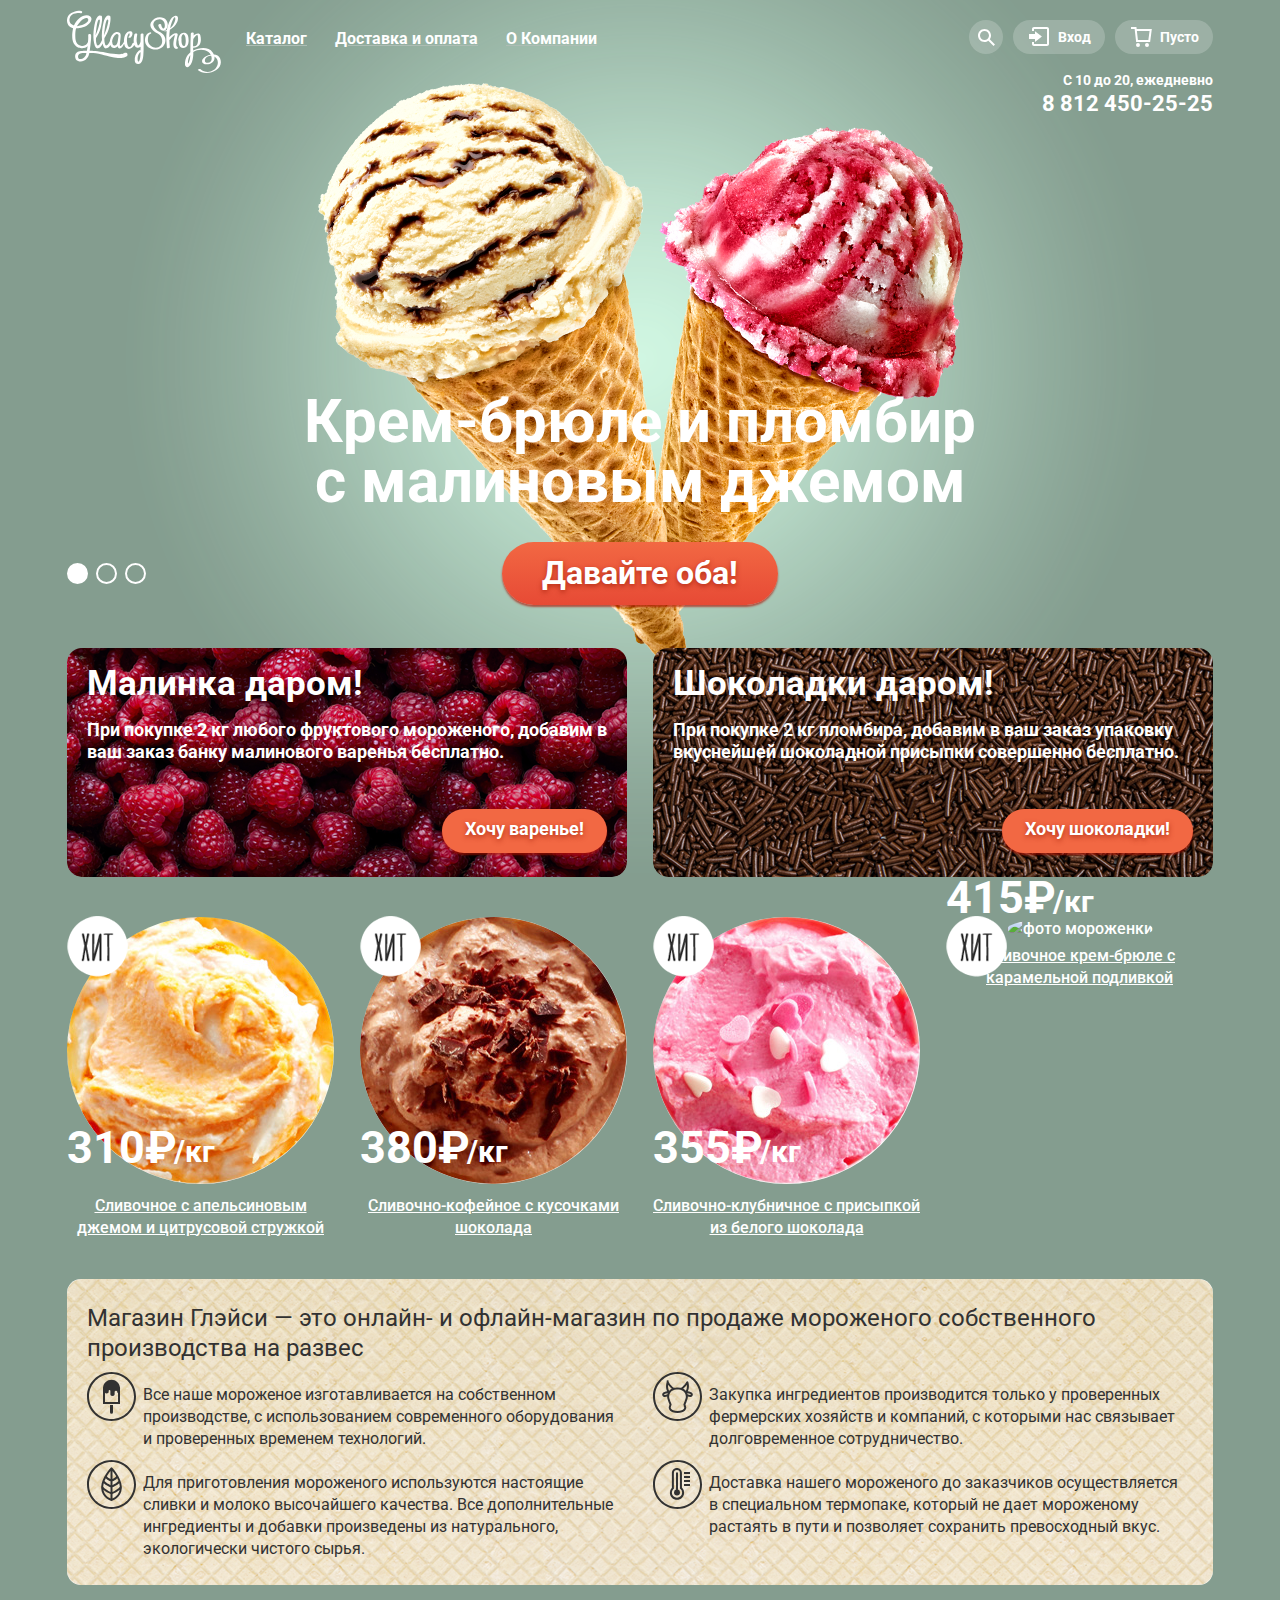
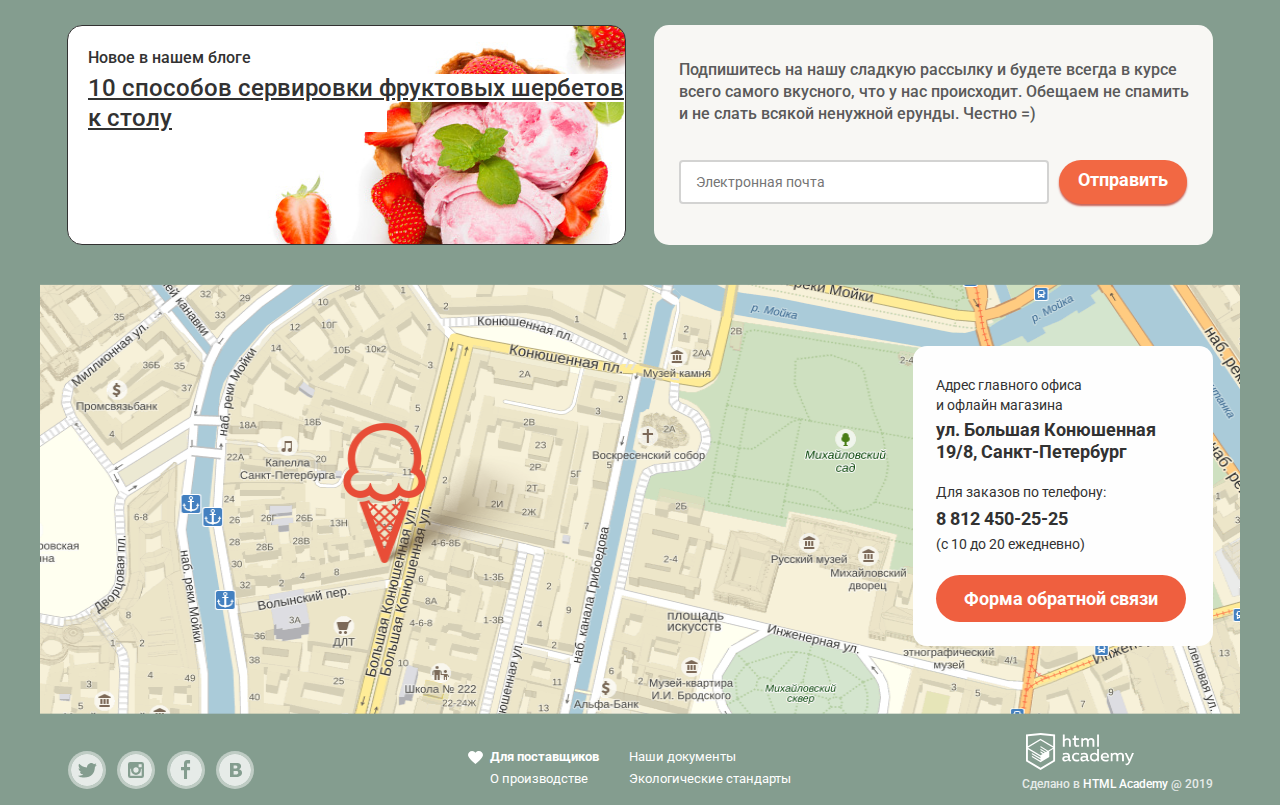
==== commit ffdde3ef: "pixelperfecting index" ====
--- a/index.html
+++ b/index.html
@@ -134,7 +134,8 @@
                 <div class="img-wrap">
                   <img src="img/icecream-orange.jpg" width="267" height="267" alt="фото мороженки">
                 </div>
-                <p class="card-price">310 ₽/кг</p>
+                <p class="card-price">310₽<span>/кг</span></span>
+                </p>
                 <a class="card-name" href="#">Сливочное с апельсиновым джемом и цитрусовой стружкой</a>
                 <div class="hover-product-wrap"><a class="button-preview" href="#">Быстрый просмотр</a></div>
               </div>
@@ -142,7 +143,8 @@
                 <div class="img-wrap">
                   <img src="img/icecream-coffee.jpg" width="267" height="267" alt="фото мороженки">
                 </div>
-                <p class="card-price">380 ₽/кг</p>
+                <p class="card-price">380₽<span>/кг</span></span>
+                </p>
                 <a class="card-name" href="#">Сливочно-кофейное с кусочками шоколада</a>
                 <div class="hover-product-wrap"><a class="button-preview">Быстрый просмотр</a>
                 </div>
@@ -151,7 +153,8 @@
                 <div class="img-wrap">
                   <img src="img/icecream-strawberry.jpg" width="267" height="267" alt="фото мороженки">
                 </div>
-                <p class="card-price">355 ₽/кг</p>
+                <p class="card-price">355₽<span>/кг</span></span>
+                </p>
                 <a class="card-name" href="#">Сливочно-клубничное с присыпкой из белого шоколада</a>
                 <div class="hover-product-wrap"><a class="button-preview">Быстрый просмотр</a>
                 </div>
@@ -160,7 +163,8 @@
                 <div class="img-wrap">
                   <img src="img/icecream-creme-brulee.jpg" width="267" height="267" alt="фото мороженки">
                 </div>
-                <p class="card-price">415 ₽/кг</p>
+                <p class="card-price">415₽<span>/кг</span></span>
+                </p>
                 <a class="card-name" href="#">Сливочное крем-брюле с карамельной подливкой</a>
                 <div class="hover-product-wrap"><a class="button-preview">Быстрый просмотр</a>
                 </div>
@@ -173,14 +177,14 @@
             </p>
             <ul class="excellence">
               <li class="about-us-ice-cream">Все наше мороженое изготавливается на собственном производстве, с использованием современного оборудования и проверенных временем технологий.</li>
-              <li class="about-us-cows">Закупка ингредиентов производится только у проверенных фермерских хозяйств и компаний, с которыми нас связываетдолговременное сотрудничество.</li>
-              <li class="about-us-eco">Для приготовления мороженого используются настоящие сливки и молоко высочайшего качества. Все дополнительные ингредиенты и добавки произведены из натурального,экологически чистого сырья.</li>
+              <li class="about-us-cows">Закупка ингредиентов производится только у проверенных фермерских хозяйств и компаний, с которыми нас связывает долговременное сотрудничество.</li>
+              <li class="about-us-eco">Для приготовления мороженого используются настоящие сливки и молоко высочайшего качества. Все дополнительные ингредиенты и добавки произведены из натурального, экологически чистого сырья.</li>
               <li class="about-us-thermometer">Доставка нашего мороженого до заказчиков осуществляется в специальном термопаке, который не дает мороженому растаять в пути и позволяет сохранить превосходный вкус.</li>
             </ul>
           </section>
           <div class="blog-newsletter">
             <section class="blog">
-              <h3>Новое в нашем блоге</h3>
+              <div class="blog-header">Новое в нашем блоге</div>
               <a href="blog.html">10 способов сервировки фруктовых шербетов к столу </a>
             </section>
             <section class="newsletter">
@@ -201,7 +205,7 @@
               <p class="address-big">ул. Большая Конюшенная 19/8, Санкт-Петербург</p>
               <p class="address-small">Для заказов по телефону:</p>
               <p class="address-big">8 812 450-25-25</p>
-              <p class="address-small">(с 10 до 20 часов)</p>
+              <p class="address-small">(с 10 до 20 ежедневно)</p>
               <a class="open-feedback-form" href="form.html">Форма обратной связи</a>
             </div>
           </div>
@@ -227,8 +231,8 @@
           <div class="footer-info">
             <ul class="flex-container-footer-info">
               <li><a class="info-link heart" href="#">Для поставщиков</a></li>
+              <li><a class="info-link" href="#">Наши документы</a></li>
               <li><a class="info-link" href="#">О производстве</a></li>
-              <li><a class="info-link" href="#">Наши документы</a></li>
               <li><a class="info-link" href="#">Экологические стандарты</a></li>
             </ul>
           </div>
--- a/css/style.css
+++ b/css/style.css
@@ -21,7 +21,7 @@
 .container {
   width: 1146px;
   margin: 0 auto;
-  padding: 0 10px;
+  padding: 0;
 }
 
 .main-slider {
@@ -58,9 +58,10 @@
 .main-slider {
   position: relative;
   padding-top: 321px;
-  margin-bottom: 40px;
+  margin-bottom: 22px;
   text-align: center;
   color: #ffffff;
+  min-height: 230px;
 }
 
 .slider-list {
@@ -75,19 +76,21 @@
 
 .slide-title {
   width: 700px;
-  margin: 0 auto;
-  margin-bottom: 27px;
+  margin: -3px 19.5%;
   font-size: 60px;
   line-height: 60px;
-  font-weight: 800;
+  font-weight: 700;
 }
 
 .slide-button {
   display: inline-block;
   vertical-align: top;
-  padding: 12px 44px;
-  font-weight: 600;
-  font-size: 31px;
+  top: 33px;
+  justify-content: center;
+  position: relative;
+  padding: 11px 40px;
+  font-weight: 700;
+  font-size: 32px;
   line-height: 41px;
   text-align: center;
   color: #ffffff;
@@ -125,8 +128,7 @@
 
 .slider-controls {
   position: absolute;
-  bottom: 63px;
-  left: 0;
+  bottom: 41px;
   z-index: 20;
   font-size: 0;
 }
@@ -169,6 +171,10 @@
 .product-2:checked~.site-wrapper label[for="product-2"],
 .product-3:checked~.site-wrapper label[for="product-3"] {
   background-color: #ffffff;
+}
+
+.index-content {
+  margin-top: 13px;
 }
 
 .main-navigation {
@@ -708,6 +714,14 @@
   justify-content: space-between;
   float: none;
   margin-bottom: 40px;
+  min-height: 230px;
+}
+
+.promo-cards-items p {
+  font-size: 18px;
+  line-height: 22px;
+  font-weight: 700;
+  margin-top: 0;
 }
 
 .promo-cards-raspberries,
@@ -719,7 +733,6 @@
   -webkit-box-sizing: border-box;
   box-sizing: border-box;
   position: relative;
-  margin: 0 0 20px;
   background-position: center center;
   background-repeat: no-repeat;
   border-radius: 15px;
@@ -739,8 +752,8 @@
   font-size: 35px;
   line-height: 41px;
   font-weight: bold;
-  margin-top: 10px;
-  margin-bottom: 20px;
+  margin-top: 6px;
+  margin-bottom: 15px;
 }
 
 .promo-button {
@@ -758,6 +771,9 @@
   text-align: center;
   color: #ffffff;
   background: #f26843;
+  font-size: 18px;
+  line-height: 24px;
+  font-weight: 700;
 }
 
 .assortment-index {
@@ -773,11 +789,11 @@
   font-weight: 400;
   font-size: 16px;
   line-height: 22px;
-  margin-top: 10px;
+  margin-top: 30px;
   border-radius: 14px;
   color: #323232;
   background-color: #ffffff;
-  max-height: 306px;
+  min-height: 306px;
   margin-bottom: 15px;
 }
 
@@ -787,10 +803,9 @@
   display: flex;
   font-size: 24px;
   line-height: 30px;
-  margin-top: 0px;
-  margin-bottom: 9px;
+  margin: 0px auto;
   padding-left: 20px;
-  padding-top: 40px;
+  padding-top: 24px;
 }
 
 .excellence {
@@ -803,18 +818,23 @@
   flex-direction: row;
   -ms-flex-wrap: wrap;
   flex-wrap: wrap;
+  margin-top: 9px;
 }
 
 .excellence li {
   position: relative;
   display: inline-block;
   vertical-align: middle;
-  width: 48.9%;
+  width: 48.6%;
   list-style-type: none;
   background-repeat: no-repeat;
-  padding: 12px 8px 10px 60px;
+  padding: 12px 0 10px 56px;
   -webkit-box-sizing: border-box;
   box-sizing: border-box;
+}
+
+.excellence li:nth-child(2n+1) {
+  margin-right: 48px;
 }
 
 .about-us-ice-cream {
@@ -844,6 +864,7 @@
   -webkit-box-pack: justify;
   -ms-flex-pack: justify;
   justify-content: space-between;
+  margin-top: 40px;
 }
 
 .blog {
@@ -853,12 +874,17 @@
   border-radius: 15px;
   border-width: 1px;
   border-style: solid;
-  padding-left: 20px;
+  padding: 21px 0 0 20px;
   -webkit-box-sizing: border-box;
   box-sizing: border-box;
   background-image: url(../img/strawberry-background.jpg);
   background-color: #ffffff;
   color: #323232;
+  min-height: 220px;
+}
+
+.blog-header {
+  margin-bottom: 4px;
 }
 
 .blog a {
@@ -872,16 +898,21 @@
 
 .newsletter {
   width: 48.8%;
-  height: 200px;
+  min-height: 220px;
   border-radius: 15px;
   background-image: url(https://htmlacademy-htmlcss.github.io/924839-gllacy/5/img/bg-post.svg);
   color: #5a5a5a;
   background-color: #f8f7f4;
 }
 
+.newsletter-p {
+  line-height: 22px;
+  margin-bottom: 35px;
+}
+
 .newsletter>.mail-form {
   margin: 6px;
-  padding: 10px 10px 30px 20px;
+  padding: 12px 7px 35px 19px;
   border-radius: 15px;
   background-color: #f8f7f4;
   display: -webkit-box;
@@ -899,14 +930,18 @@
 }
 
 .mail-form button {
-  margin-right: 14px;
+  margin-right: 13px;
 }
 
 .map {
   position: relative;
-  margin: 0;
+  margin: 39px 0 0 -27px;
   min-width: 1200px;
-  margin-left: -10px;
+  min-height: 430px
+}
+
+.map p {
+  margin-bottom: 0;
 }
 
 .container-address {
@@ -933,7 +968,7 @@
   -webkit-box-direction: normal;
   -ms-flex-direction: column;
   flex-direction: column;
-  padding: 25px;
+  padding: 29px 20px 0px 23px;
   color: #323232;
 }
 
@@ -944,26 +979,33 @@
   margin: 0;
 }
 
+.address-small:nth-child(1) {
+  width: 60%;
+}
+
+.address-small:nth-child(3) {
+  width: 70%;
+  margin-top: 15px;
+  margin-bottom: 2px;
+}
+
 .store-address .address-big {
   font-weight: 700;
   font-size: 18px;
   line-height: 22px;
-  margin: 5px 0;
+  margin: 4px 0;
 }
 
 .open-feedback-form {
-  padding: 13px 30px;
+  padding: 10px 28px;
   border-radius: 25px;
-  color: #ffffff;
-  background-color: #ec583c;
-}
-
-.store-address a {
-  position: absolute;
-  bottom: 30px;
-  border-radius: 20px;
+  font-size: 18px;
+  font-weight: 700;
+  position: absolute;
+  bottom: 24px;
   color: #fefefe;
   background-color: #ef5f3f;
+  left: 23px;
 }
 
 .item-cards-table {
@@ -977,13 +1019,16 @@
 }
 
 .icecream-card {
-  width: 23%;
+  width: 267px;
   position: relative;
   margin-bottom: 10px;
-  padding-right: 13px;
-  padding-top: 7px;
+  margin-right: 26px;
   border-radius: 5px;
   cursor: pointer;
+}
+
+.icecream-card:nth-of-type(4n) {
+  margin-right: 0;
 }
 
 .icecream-card::after {
@@ -996,7 +1041,7 @@
   height: 405px;
   left: -13px;
   position: absolute;
-  top: 0;
+  top: -6px;
   width: 293px;
   opacity: .5;
   z-index: 2;
@@ -1014,8 +1059,7 @@
   display: -ms-flexbox;
   display: flex;
   position: absolute;
-  top: 0;
-  left: 10px;
+  top: -2px;
   background-image: url(../img/sprite.png);
   background-position: -10px 528px;
   width: 62px;
@@ -1047,7 +1091,8 @@
   position: relative;
   text-decoration: underline;
   text-align: center;
-  margin-top: -40px;
+  margin-top: -32px;
+  line-height: 22px;
 }
 
 .card-price {
@@ -1056,12 +1101,19 @@
   display: flex;
   -webkit-box-pack: justify;
   -ms-flex-pack: justify;
-  justify-content: space-between;
-  position: relative;
-  margin-top: -70px;
+  position: relative;
+  margin-top: -77px;
   text-align: left;
   font-size: 45px;
   font-weight: bold;
+}
+
+.card-price span {
+  font-size: 30px;
+  font-weight: 700;
+  top: 15px;
+  position: relative;
+  left: -3px;
 }
 
 .icecream-card img {
@@ -1149,6 +1201,7 @@
   font-size: 13px;
   line-height: 18px;
   color: #e6ebe9;
+  padding-left: 4px;
 }
 
 .footer-social {
@@ -1158,7 +1211,9 @@
   -webkit-box-align: center;
   -ms-flex-align: center;
   align-items: center;
-  width: 200px;
+  width: 180px;
+  justify-content: space-between;
+  padding-top: 14px;
 }
 
 .social-button {
@@ -1166,7 +1221,6 @@
   vertical-align: middle;
   height: 32px;
   width: 32px;
-  margin: 10px;
   border-radius: 50%;
   -webkit-box-shadow: 0 0 0 3px rgba(255, 255, 255, .6), inset 0 0 0 1px rgba(255, 255, 255, .6);
   box-shadow: 0 0 0 3px rgba(255, 255, 255, .6), inset 0 0 0 1px rgba(255, 255, 255, .6);
@@ -1201,7 +1255,7 @@
   display: flex;
   -ms-flex-wrap: wrap;
   flex-wrap: wrap;
-  max-width: 400px;
+  max-width: 500px;
   font-weight: 400;
 }
 
@@ -1216,11 +1270,14 @@
   -ms-flex-wrap: wrap;
   flex-wrap: wrap;
   position: relative;
+  padding-left: 117px;
+  margin-top: 27px;
 }
 
 .flex-container-footer-info li {
   width: 50%;
   list-style-type: none;
+  margin-left: -33px;
 }
 
 .heart {
@@ -1235,8 +1292,8 @@
   background-position: 0 0;
   width: 15px;
   height: 13px;
-  top: 2px;
-  left: 16px;
+  top: 3px;
+  left: 62px;
 }
 
 .footer-social a,
@@ -1256,6 +1313,17 @@
   -webkit-box-align: center;
   -ms-flex-align: center;
   align-items: center;
+  font-size: 12px;
+}
+
+.footer-copyright img {
+  position: relative;
+  left: -38px;
+  top: 11px;
+}
+
+.footer-copyright p {
+  margin-top: 15px;
 }
 
 .footer-info a:focus,
@@ -1401,7 +1469,7 @@
 .big-red-button {
   display: inline-block;
   vertical-align: top;
-  padding: 8px 23px 12px;
+  padding: 8px 19px 12px;
   font-weight: 700;
   font-size: 18px;
   line-height: 24px;
@@ -1495,7 +1563,7 @@
 
 img {
   max-width: 100%;
-  height: auto;
+  max-height: 100%;
 }
 
 .visually-hidden:not(:focus):not(:active),
@@ -1544,7 +1612,7 @@
 input[type="text"]::-moz-placeholder,
 input[type="password"]::-moz-placeholder,
 textarea::-moz-placeholder {
-  font-size: 14px;
+  font-size: 16px;
   font-weight: normal;
 }
 
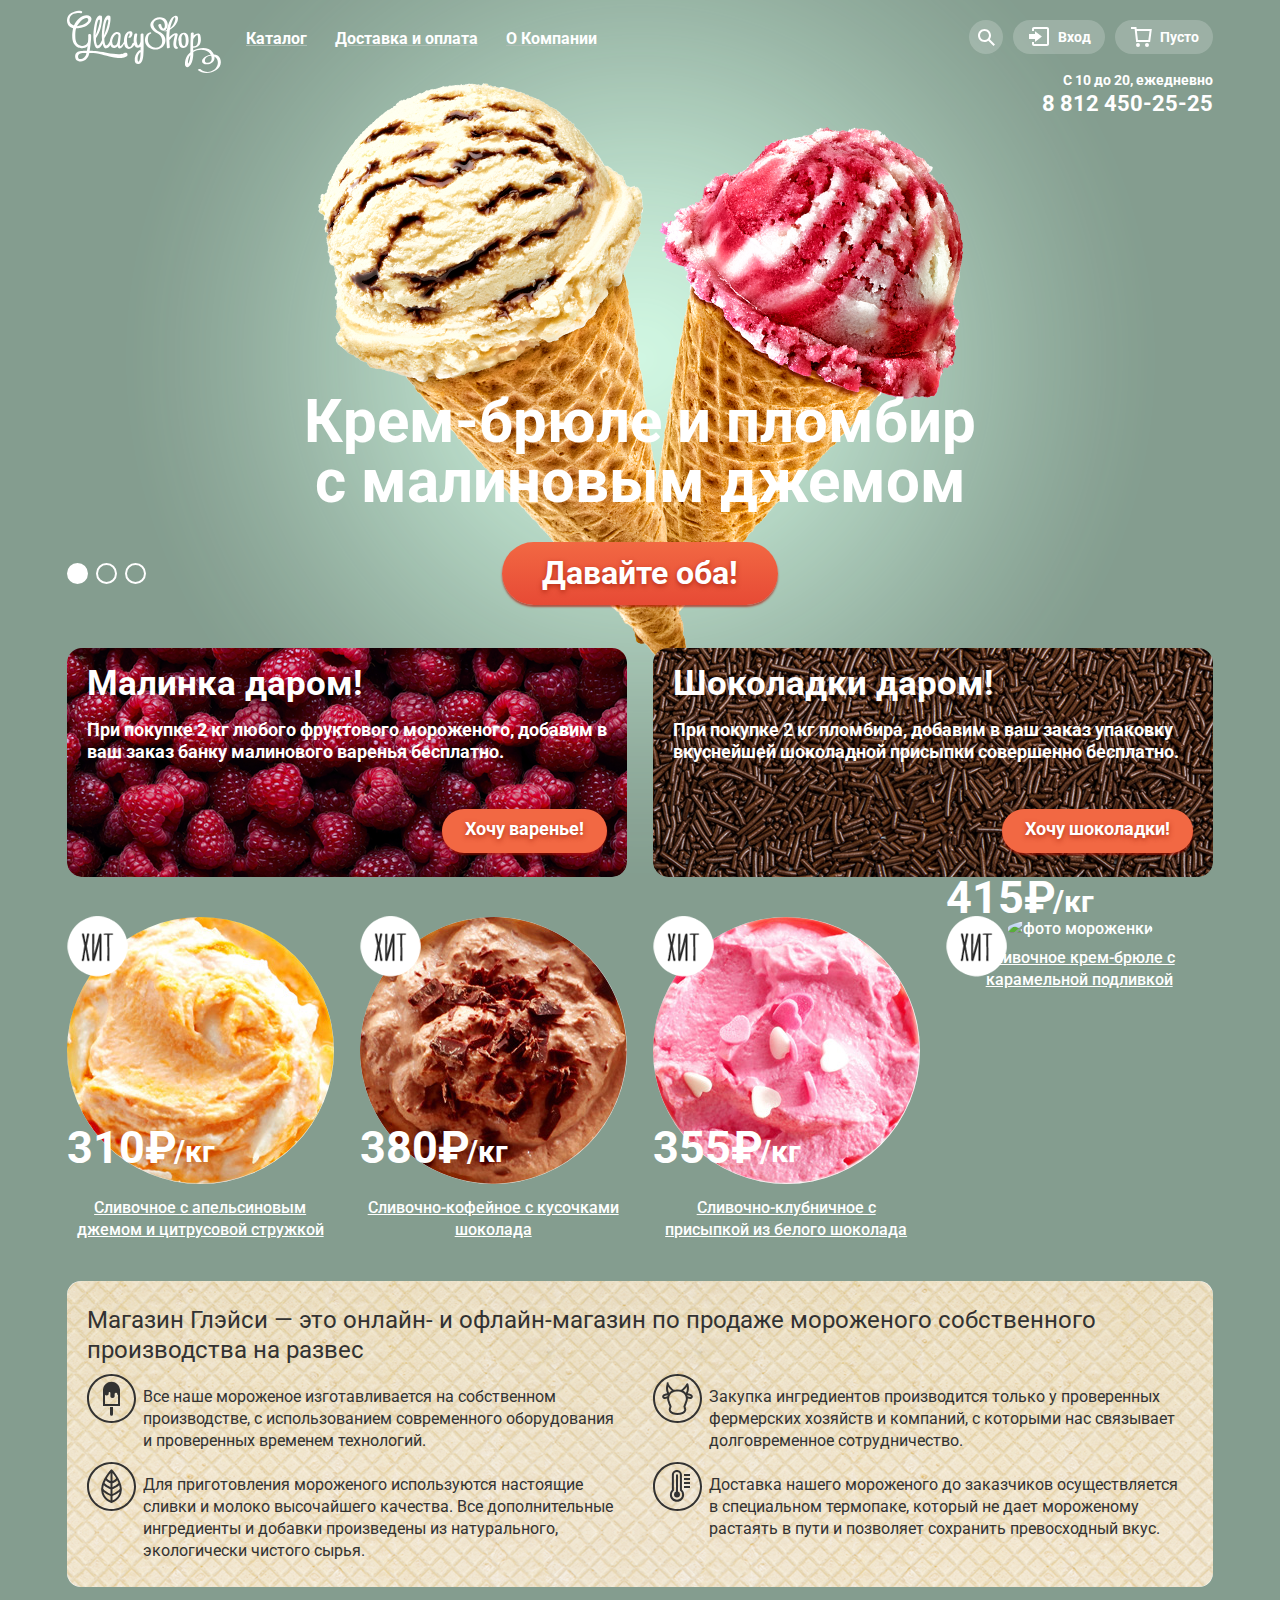
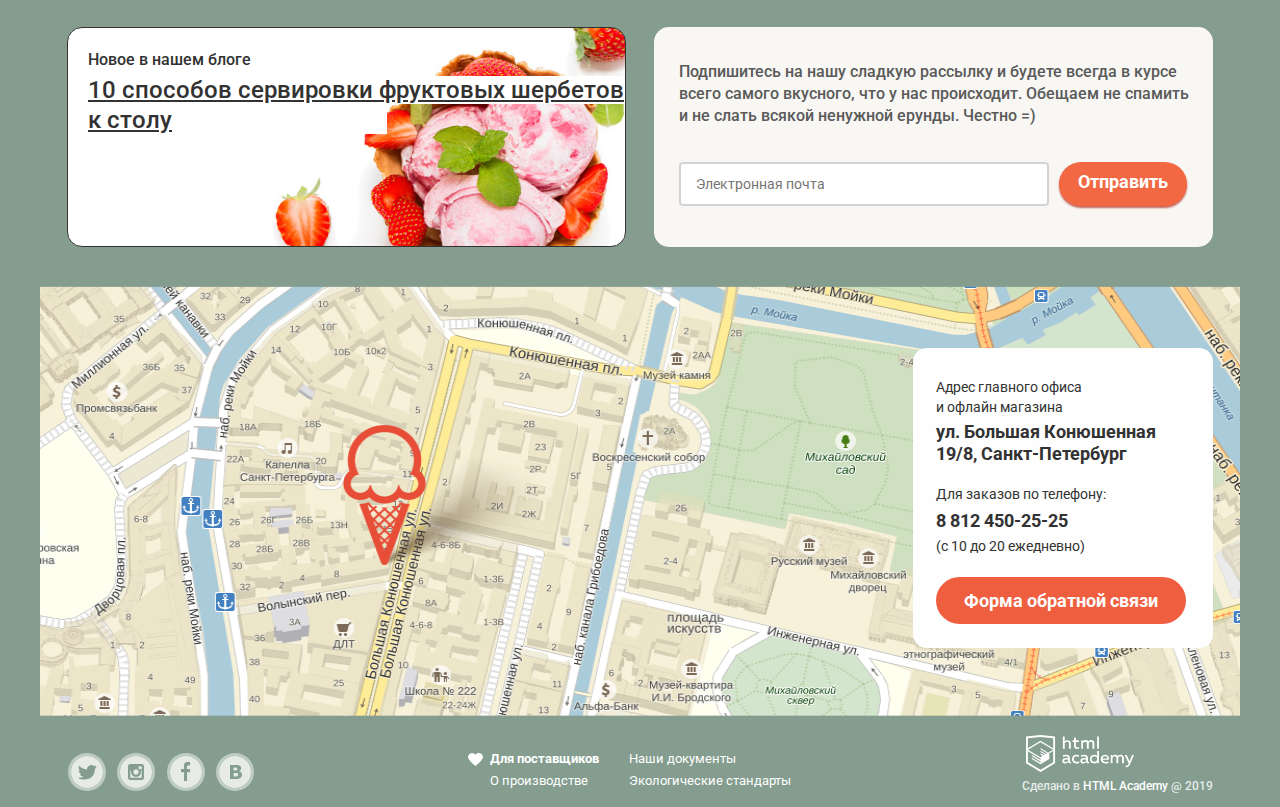
==== commit ebecbcd1: "pixelperfecting catalog" ====
--- a/index.html
+++ b/index.html
@@ -134,7 +134,7 @@
                 <div class="img-wrap">
                   <img src="img/icecream-orange.jpg" width="267" height="267" alt="фото мороженки">
                 </div>
-                <p class="card-price">310₽<span>/кг</span></span>
+                <p class="card-price">310₽<span>/кг</span>
                 </p>
                 <a class="card-name" href="#">Сливочное с апельсиновым джемом и цитрусовой стружкой</a>
                 <div class="hover-product-wrap"><a class="button-preview" href="#">Быстрый просмотр</a></div>
@@ -143,7 +143,7 @@
                 <div class="img-wrap">
                   <img src="img/icecream-coffee.jpg" width="267" height="267" alt="фото мороженки">
                 </div>
-                <p class="card-price">380₽<span>/кг</span></span>
+                <p class="card-price">380₽<span>/кг</span>
                 </p>
                 <a class="card-name" href="#">Сливочно-кофейное с кусочками шоколада</a>
                 <div class="hover-product-wrap"><a class="button-preview">Быстрый просмотр</a>
@@ -153,7 +153,7 @@
                 <div class="img-wrap">
                   <img src="img/icecream-strawberry.jpg" width="267" height="267" alt="фото мороженки">
                 </div>
-                <p class="card-price">355₽<span>/кг</span></span>
+                <p class="card-price">355₽<span>/кг</span>
                 </p>
                 <a class="card-name" href="#">Сливочно-клубничное с присыпкой из белого шоколада</a>
                 <div class="hover-product-wrap"><a class="button-preview">Быстрый просмотр</a>
@@ -163,7 +163,7 @@
                 <div class="img-wrap">
                   <img src="img/icecream-creme-brulee.jpg" width="267" height="267" alt="фото мороженки">
                 </div>
-                <p class="card-price">415₽<span>/кг</span></span>
+                <p class="card-price">415₽<span>/кг</span>
                 </p>
                 <a class="card-name" href="#">Сливочное крем-брюле с карамельной подливкой</a>
                 <div class="hover-product-wrap"><a class="button-preview">Быстрый просмотр</a>
--- a/css/style.css
+++ b/css/style.css
@@ -374,6 +374,8 @@
   font-weight: 400;
   list-style-type: none;
   padding-left: 0;
+  margin-top: 22px;
+  margin-bottom: -2px;
 }
 
 .breadcrumbs a:nth-child(3) {
@@ -396,7 +398,7 @@
 .filter-form-botton,
 .filter-form-sort,
 .filter-control-wrapper {
-  height: 37px;
+  height: 35px;
   border-radius: 17px;
   margin: 0;
   padding: 0;
@@ -404,8 +406,9 @@
 }
 
 .filter-form {
-  margin-bottom: 56px;
+  margin-bottom: 26px;
   font-size: 0;
+  margin-top: 19px;
 }
 
 .filter-form-item {
@@ -420,18 +423,20 @@
   -webkit-box-pack: justify;
   -ms-flex-pack: justify;
   justify-content: space-between;
+  padding-left: 0px;
+  margin-bottom: 7px;
 }
 
 .filter-form-sort:focus,
 .filter-form-sort:hover {
   color: #323232;
   background: url("../img/icon-down-dir.svg") no-repeat right #aabcb2;
-  background-position: 95% 60%;
+  background-position: 93% 58%;
 }
 
 .filter-form-sort {
   height: 36px;
-  padding: 0 25px 0 13px;
+  padding: 0 25px 0 9px;
   color: #fff;
   border: none;
   cursor: pointer;
@@ -440,7 +445,7 @@
   line-height: 18px;
   font-weight: 500;
   background: url("../img/icon-down-dir-white.svg") no-repeat right #aabcb2;
-  background-position: 95% 60%;
+  background-position: 93% 58%;
   min-width: 190px;
   -moz-appearance: none;
   -webkit-appearance: none;
@@ -465,7 +470,7 @@
   display: -webkit-box;
   display: -ms-flexbox;
   display: flex;
-  padding-left: 25px;
+  padding-left: 31px;
   padding-top: 10px;
 }
 
@@ -479,8 +484,12 @@
   -moz-user-select: none;
   -ms-user-select: none;
   user-select: none;
-  padding-left: 10px;
-  margin-right: 30px;
+  padding-left: 18px;
+  margin-right: 31px;
+}
+
+.filter-form-radio:last-child {
+  margin-right: 21px;
 }
 
 .filter-form-radio input {
@@ -523,7 +532,7 @@
 }
 
 .fillers-checkboxes {
-  padding: 10px 0 0 30px;
+  padding: 8px 0 0 25px;
   height: 27px;
 }
 
@@ -536,7 +545,7 @@
   -moz-user-select: none;
   -ms-user-select: none;
   user-select: none;
-  margin-right: 24px
+  margin-right: 32px;
 }
 
 .filter-checkbox-control input {
@@ -588,6 +597,7 @@
   border-radius: 15px;
   border: 2px solid#ecefed;
   cursor: pointer;
+  margin-left: -6px;
 }
 
 .filter-form-botton:hover {
@@ -682,11 +692,11 @@
 }
 
 .range-controls .toggle-max {
-  left: 142px;
+  left: 134px;
 }
 
 .range-controls .toggle-min {
-  left: 44px;
+  left: 35px;
 }
 
 .container index-content {
@@ -789,7 +799,6 @@
   font-weight: 400;
   font-size: 16px;
   line-height: 22px;
-  margin-top: 30px;
   border-radius: 14px;
   color: #323232;
   background-color: #ffffff;
@@ -1021,7 +1030,7 @@
 .icecream-card {
   width: 267px;
   position: relative;
-  margin-bottom: 10px;
+  margin-bottom: 40px;
   margin-right: 26px;
   border-radius: 5px;
   cursor: pointer;
@@ -1091,8 +1100,10 @@
   position: relative;
   text-decoration: underline;
   text-align: center;
-  margin-top: -32px;
+  margin-top: -30px;
   line-height: 22px;
+  width: 96%;
+  left: 5px;
 }
 
 .card-price {
@@ -1123,10 +1134,9 @@
 }
 
 .paginator {
-  margin: 20px 9px 47px 945px;
-  padding-left: 30px;
-  padding-right: 16px;
-  padding-top: 21px;
+  margin: 20px 9px 36px 945px;
+  padding-left: 35px;
+  padding-top: 19px;
   position: relative;
 }
 
@@ -1160,7 +1170,7 @@
 }
 
 .previous-page {
-  left: 9px;
+  left: 13px;
   -webkit-transform: rotate(45deg);
   -ms-transform: rotate(45deg);
   transform: rotate(45deg);
@@ -1177,7 +1187,7 @@
 }
 
 .next-page {
-  right: 14px;
+  right: -7px;
   -webkit-transform: rotate(-135deg);
   -ms-transform: rotate(-135deg);
   transform: rotate(-135deg);
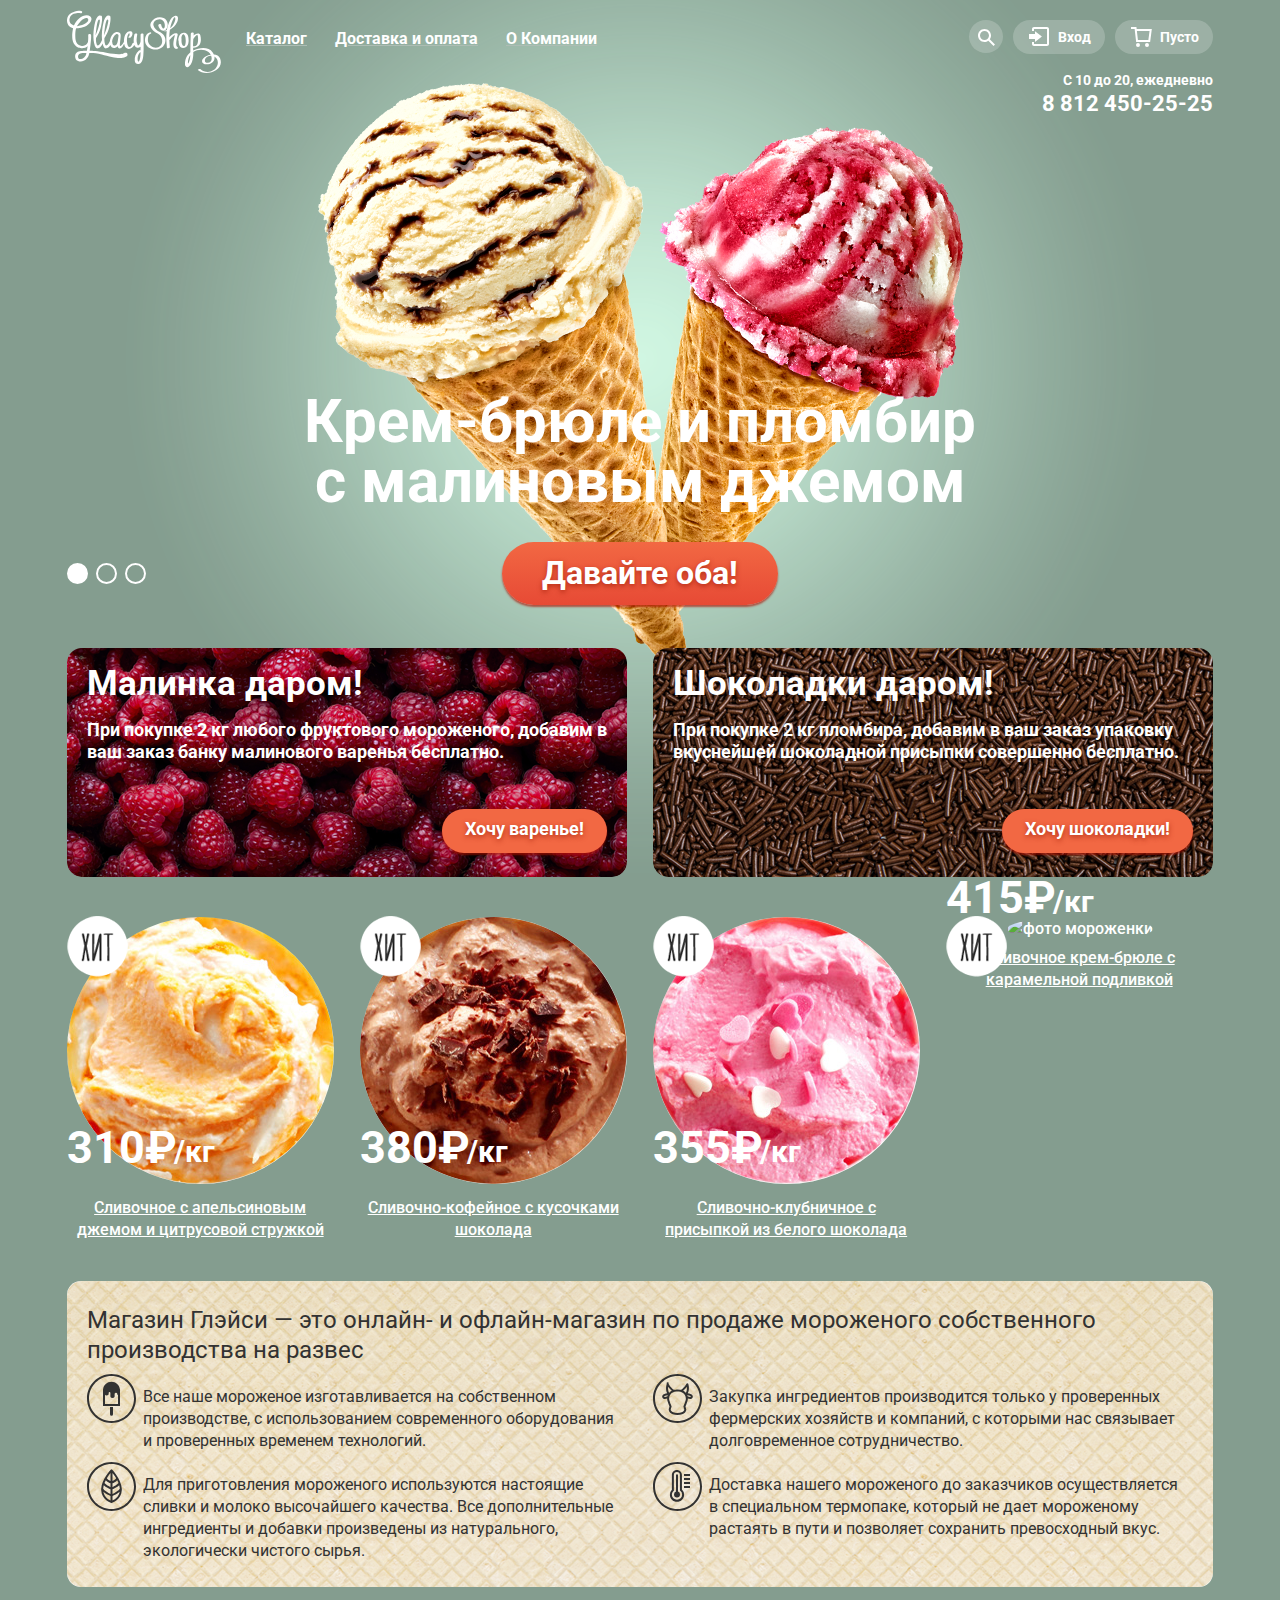
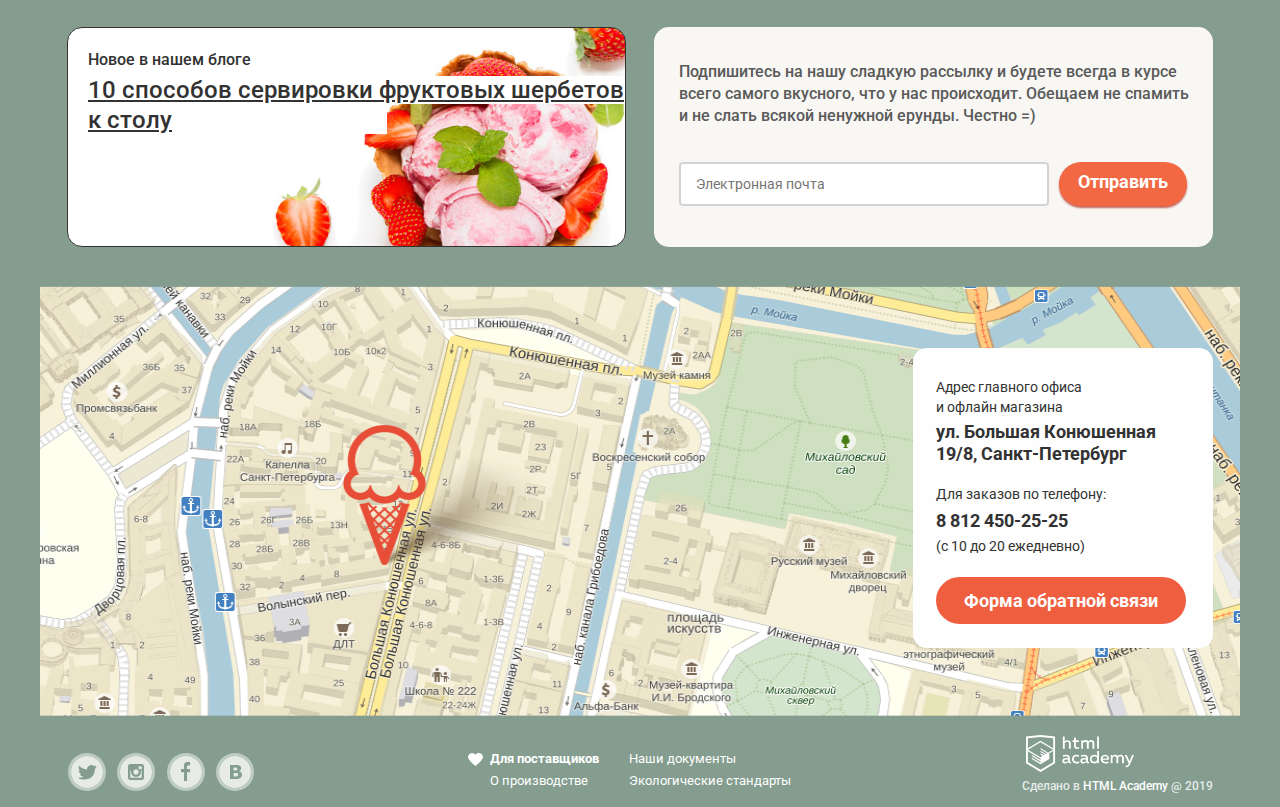
==== commit 88a9dae8: "fixing Д27" ====
--- a/index.html
+++ b/index.html
@@ -6,7 +6,7 @@
   <title>Магазин вкусного мороженого Глейси</title>
   <link href="https://fonts.googleapis.com/css?family=Roboto:400,500,700&amp;subset=cyrillic" rel="stylesheet">
   <link href="css/normalize.css" rel="stylesheet">
-  <link href="css/style.css" rel="stylesheet">
+  <link href="css/mini.css" rel="stylesheet">
 </head>
 
 <body class="index-body">
@@ -39,7 +39,7 @@
           <ul class="user-navigation">
             <li>
               <div class="search-dropdown">
-                <a class="user-navigation-item button-search" href="http://search.html"></a>
+                <a class="user-navigation-item button-search" href="http://search.html">Поиск</a>
                 <div class="dropdown-wrapper">
                   <form class="search-form" method="get" action="http://search.html">
                     <input type="text" class="search-input" placeholder="Что ищем?">
@@ -216,16 +216,16 @@
         <footer class="main-footer">
           <div class="footer-social">
             <div>
-              <a class="social-button twitter" href="#"></a>
-            </div>
-            <div>
-              <a class="social-button instagram" href="#"></a>
-            </div>
-            <div>
-              <a class="social-button fb" href="#"></a>
-            </div>
-            <div>
-              <a class="social-button vk" href="#"></a>
+              <a class="social-button twitter" href="#">Твиттер</a>
+            </div>
+            <div>
+              <a class="social-button instagram" href="#">Инстаграм</a>
+            </div>
+            <div>
+              <a class="social-button fb" href="#">Фейсбук</a>
+            </div>
+            <div>
+              <a class="social-button vk" href="#">Вконтакте</a>
             </div>
           </div>
           <div class="footer-info">
--- a/css/mini.css
+++ b/css/mini.css
@@ -0,0 +1 @@
+.map,body{min-width:1200px}.site-wrapper,body{background-color:#849d8f}.main-slider,.slide-button{position:relative;text-align:center}.slide-button,a{text-decoration:none;color:#fff}.blog,.excellence li{-webkit-box-sizing:border-box}.promo-button,.slide-button{text-shadow:0 2px 5px rgba(160,32,11,.76)}.excellence,.flex-container-footer-info,.store-address,.time-tel{-webkit-box-direction:normal}body{margin:0;font-family:Roboto,Arial,sans-serif;font-size:16px;line-height:1.5;font-weight:500;color:#fff}.main-header{padding-top:10px}.container{width:1146px;margin:0 auto;padding:0}.main-slider{font-size:18px;line-height:1.2;font-family:Roboto,Arial,sans-serif;padding-top:321px;margin-bottom:22px;color:#fff;min-height:230px}.site-wrapper{min-width:940px;background-image:url(../img/slider-item1.png);background-position:top center;background-repeat:no-repeat;-webkit-transition:background-image .5s ease,background-color .5s ease;-o-transition:background-image .5s ease,background-color .5s ease;transition:background-image .5s ease,background-color .5s ease}.site-wrapper::after,.site-wrapper::before{content:"";visibility:hidden}.site-wrapper::before{background-image:url(../img/slider-item2.png)}.site-wrapper::after{background-image:url(../img/slider-item3.png)}.slider-list{margin:0;padding:0;list-style:none}.slide{display:none}.slide-button,.slider-controls label{display:inline-block;vertical-align:top;cursor:pointer}.slide-title{width:700px;margin:-3px 19.5%;font-size:60px;line-height:60px;font-weight:700}.slide-button{top:33px;justify-content:center;padding:11px 40px;font-weight:700;font-size:32px;line-height:41px;background:#f26843;background:-webkit-gradient(linear,left top,left bottom,from(#f26843),to(#e74a35));background:-webkit-linear-gradient(top,#f26843 0,#e74a35 100%);background:-o-linear-gradient(top,#f26843 0,#e74a35 100%);background:linear-gradient(to bottom,#f26843 0,#e74a35 100%);border-radius:50px;-webkit-box-shadow:0 2px 2px rgba(172,16,0,.64);box-shadow:0 2px 2px rgba(172,16,0,.64);border:none}.slide-button:hover{background:-webkit-gradient(linear,left top,left bottom,from(#f58669),to(#ec6f5e));background:-webkit-linear-gradient(top,#f58669 0,#ec6f5e 100%);background:-o-linear-gradient(top,#f58669 0,#ec6f5e 100%);background:linear-gradient(to bottom,#f58669 0,#ec6f5e 100%);-webkit-box-shadow:0 2px 2px rgba(172,16,0,1);box-shadow:0 2px 2px rgba(172,16,0,1)}.slide-button:active{background:-webkit-gradient(linear,left top,left bottom,from(#d84732),to(#e1613e));background:-webkit-linear-gradient(top,#d84732 0,#e1613e 100%);background:-o-linear-gradient(top,#d84732 0,#e1613e 100%);background:linear-gradient(to bottom,#d84732 0,#e1613e 100%);-webkit-box-shadow:inset 0 2px 2px rgba(172,16,0,1);box-shadow:inset 0 2px 2px rgba(172,16,0,1)}.slider-controls{position:absolute;bottom:41px;z-index:20;font-size:0}.slider-controls label{width:17px;height:17px;margin-right:8px;background-color:transparent;border:2px solid #fff;border-radius:50%}.product-1:checked~.site-wrapper{background-color:#849d8f;background-image:url(../img/slider-item1.png)}.product-2:checked~.site-wrapper{background-color:#8996a6;background-image:url(../img/slider-item2.png)}.product-3:checked~.site-wrapper{background-color:#9d8b84;background-image:url(../img/slider-item3.png)}.product-1:checked~.site-wrapper .slide1,.product-2:checked~.site-wrapper .slide2,.product-3:checked~.site-wrapper .slide3{display:block}.product-1:checked~.site-wrapper label[for=product-1],.product-2:checked~.site-wrapper label[for=product-2],.product-3:checked~.site-wrapper label[for=product-3]{background-color:#fff}.index-content{margin-top:13px}.main-navigation{display:-webkit-box;display:-ms-flexbox;display:flex;-ms-flex-wrap:wrap;flex-wrap:wrap;font-weight:700;font-size:16px;line-height:18px;-webkit-box-pack:justify;-ms-flex-pack:justify;justify-content:space-between;position:relative;color:#fff}.time-tel p,.user-navigation{font-size:14px;line-height:16px}.site-navigation,.user-navigation{list-style:none;margin:10px 0 0 11px;padding:0}.site-navigation{display:-webkit-box;display:-ms-flexbox;display:flex;-ms-flex-wrap:wrap;flex-wrap:wrap;margin-right:auto}.user-navigation{display:-webkit-inline-box;display:-ms-inline-flexbox;display:inline-flex;-ms-flex-wrap:wrap;flex-wrap:wrap;max-width:400px;position:absolute;right:0}.cart-delete-btn,.time-tel,.user-navigation .button-search,.user-navigation .cart-button,.user-navigation .login-link{position:relative}.user-navigation li{margin-left:10px}.time-tel{display:-webkit-box;display:-ms-flexbox;display:flex;text-align:right;font-weight:700;top:48px;-webkit-box-orient:vertical;-ms-flex-direction:column;flex-direction:column}.site-navigation-items,.user-navigation-item{display:inline-block;vertical-align:middle;color:#fff}.time-tel p{margin-bottom:4px}.time-tel a{font-size:22px;line-height:24px;color:#fff}.button-search::before,.cart-button::before,.cart-delete-btn::before,.feedback-form-close::before,.login-link::before{content:"";position:absolute;width:21px;height:20px;background-repeat:no-repeat;background-position:0 0}.button-search::before{background-image:url(../img/loupe-white.svg);top:9px;left:9px}.login-link::before{background-image:url(../img/entrance-white.svg);top:7px;left:16px}.cart-button::before{background-image:url(../img/basket.svg);top:7px;left:16px}.cart-button,.login-link{border-radius:20px;background-color:rgba(255,255,255,.2)}.cart-delete-col{width:20px}.cart-product-preview{width:45px}.cart-product-name{width:250px}.cart-product-price{width:120px}.cart-product-amount{width:70px}.site-navigation-items{padding:10px 14px;border-radius:15px;text-decoration:underline;-webkit-text-decoration-color:#adbdb4;text-decoration-color:#adbdb4}.user-navigation-item{padding:9px 14px 9px 45px}.breadcrumbs,.filter-form-fat{display:-webkit-box;display:-ms-flexbox}.button-search{padding:17px 17px 0;border-radius:50%;background-color:rgba(255,255,255,.2)}.breadcrumbs,.filter-form-item{-webkit-box-pack:justify;padding-left:0}.site-navigation-items:focus,.site-navigation-items:hover{color:#323232;background-color:#fff;text-decoration:none}.site-navigation-items:focus{-webkit-box-shadow:inset 0 1px 2px 0 #696969;box-shadow:inset 0 1px 2px 0 #696969;text-decoration:none}.catalog-body .catalog-a{background-color:#d07058}.breadcrumbs{display:flex;width:220px;-ms-flex-pack:justify;justify-content:space-between;font-size:14px;line-height:16px;font-weight:400;list-style-type:none;margin-top:22px;margin-bottom:-2px}.breadcrumbs a:nth-child(3){color:#fff;border-bottom:1px solid rgba(255,255,255,.3)}.active::after{content:"»";position:relative;right:-8px}.checkmark:after,.filter-form-checkbox-label::before,.heart::before,.icecream-card::after,.img-wrap::before{content:""}.active:focus,.active:hover{background-color:transparent;color:#ffbc9e}.filter-control-wrapper,.filter-form-botton,.filter-form-sort{height:35px;border-radius:17px;margin:0;padding:0;background-color:#aabcb2}.filter-form{margin-bottom:26px;font-size:0;margin-top:19px}.filter-form-item,.filter-form-sort{border:none;font-size:16px;line-height:18px;font-weight:500;cursor:pointer}.filter-form-item{display:inline-block;vertical-align:top;color:#fff;-ms-flex-pack:justify;justify-content:space-between;margin-bottom:7px}.filter-form-sort:focus,.filter-form-sort:hover{color:#323232;background:url(../img/icon-down-dir.svg) 93% 58% no-repeat #aabcb2}.filter-form-sort{height:36px;padding:0 25px 0 9px;color:#fff;text-align:left;background:url(../img/icon-down-dir-white.svg) 93% 58% no-repeat #aabcb2;min-width:190px;-moz-appearance:none;-webkit-appearance:none}.filter-form-sort::-ms-expand{display:none}.filter-form-sort:focus{background-color:#fff}.filter-form-sort option{font-size:14px;line-height:16px;font-weight:400;background-color:#fff}.filter-form-fat{display:flex;padding-left:31px;padding-top:10px}.filter-form-radio{display:-webkit-box;display:-ms-flexbox;display:flex;position:relative;cursor:pointer;-webkit-user-select:none;-moz-user-select:none;-ms-user-select:none;user-select:none;padding-left:18px;margin-right:31px}.filter-form-radio:last-child{margin-right:21px}.filter-form-radio input{display:none;cursor:pointer}.checkmark{position:absolute;top:-2px;left:-14px;height:14px;width:14px;background-color:transparent;border:4px solid #e6ebe9;border-radius:50%}.filter-form-radio:hover input~.checkmark{border:4px solid #fff}.checkmark:after{position:absolute;display:none}.filter-form-radio input:checked~.checkmark:after{display:block}.filter-form-radio .checkmark:after{top:3px;left:3px;width:8px;height:8px;border-radius:50%;background:#fff}.fillers-checkboxes{padding:8px 0 0 25px;height:27px}.filter-checkbox-control{position:relative;display:inline-block;vertical-align:middle;cursor:pointer;-webkit-user-select:none;-moz-user-select:none;-ms-user-select:none;user-select:none;margin-right:32px}.filter-checkbox-control input{opacity:0;cursor:pointer;height:0;width:0}.filter-form-checkbox-label::before{position:absolute;background-image:url(../img/checkbox-off.svg);left:-10px;top:-3px;width:23px;height:23px;opacity:.5}.filter-form-checkbox-label:focus::before,.filter-form-checkbox-label:hover::before{opacity:1}.filter-checkbox-control input:checked~.filter-form-checkbox-label::before{position:absolute;background-image:url(../img/checkbox-on.svg);left:-10px;top:-3px;content:"";width:27px;height:23px;opacity:.8}.filter-checkbox-control input:checked~.filter-form-checkbox-label:focus::before,.filter-checkbox-control input:checked~.filter-form-checkbox-label:hover::before{opacity:1}.filter-form-botton{font-size:16px;line-height:18px;font-weight:500;color:#e4eae6;padding:7px 24px 7px 25px;margin:23px 0 0 -6px;border-radius:15px;border:2px;cursor:pointer}.filter-form-botton:hover{color:#353535;background-color:#fbfcfb;-webkit-box-shadow:inset 0 1px 2px 0 #fbfcfb;box-shadow:inset 0 1px 2px 0 #fbfcfb}.filter-form-botton:focus{color:#353535;background-color:#eaeaea;border:none;-webkit-box-shadow:inset 0 1px 2px 0 #696969;box-shadow:inset 0 1px 2px 0 #696969}.login-link:hover::before{background-image:url(../img/entrance.svg)}.button-search:hover::before{background-image:url(../img/loupe-black.svg)}.cart-button:hover::before{background-image:url(../img/basket-black.svg)}.catalog-body .cart-button::before{background-image:url(../img/basket-red.svg)}.filter-item{display:-webkit-inline-box;display:-ms-inline-flexbox;display:inline-flex;margin:0;padding:0;border:none}.baners,.promo-cards-items{display:-ms-flexbox;min-height:230px}.range-filter{width:215px}.filter-form-title{padding-left:15px;font-size:14px;line-height:16px;text-transform:inherit}.range-controls{position:relative;height:20px;padding-top:16px;padding-right:20px;padding-left:20px;border-radius:14px;background-color:#a8bab0;cursor:pointer}.range-controls .scale{height:4px;background:#d1dad3}.range-controls .bar{width:70%;height:4px;background:#fff}.range-controls .toggle{position:absolute;top:9px;width:4px;height:4px;padding:0;border-radius:50%;border:8px solid #fff;background-color:#ababab;cursor:pointer}.range-controls .toggle:hover{top:7px;border:10px solid #fff;margin-left:-1px}.range-controls .toggle-max{left:134px}.range-controls .toggle-min{left:35px}.container index-content{width:1160px;margin:0 auto;padding:0 2.3%}.baners{display:-webkit-box;display:flex;padding:0;margin-top:10px;margin-bottom:33px}.promo-cards-items{display:-webkit-box;display:flex;-webkit-box-pack:justify;-ms-flex-pack:justify;justify-content:space-between;float:none;margin-bottom:40px}.promo-cards-items p{font-size:18px;line-height:22px;font-weight:700;margin-top:0}.promo-cards-chocolate,.promo-cards-raspberries{display:-webkit-box;display:-ms-flexbox;display:flex;width:48.9%;-webkit-box-sizing:border-box;box-sizing:border-box;position:relative;background-position:center center;background-repeat:no-repeat;border-radius:15px;padding:10px 20px 60px}.promo-cards-raspberries{background-image:url(../img/raspberries.png)}.promo-cards-chocolate{background-image:url(../img/chocolate.png)}.promo-chocolate-content h3,.promo-raspberries-content h3{font-size:35px;line-height:41px;font-weight:700;margin-top:6px;margin-bottom:15px}.promo-button{display:inline-block;vertical-align:top;position:absolute;right:20px;bottom:24px;padding:8px 23px 12px;border-radius:25px;text-decoration:none;-webkit-box-shadow:0 2px 2px rgba(172,16,0,.64);box-shadow:0 2px 2px rgba(172,16,0,.64);text-align:center;color:#fff;background:#f26843;font-size:18px;line-height:24px;font-weight:700}.blog a,.card-name{text-decoration:underline}.advantages,.blog,.blog a{background-color:#fff;color:#323232}.cart-delete-btn,.excellence li,.feedback-form-close,.heart::before{background-repeat:no-repeat}.assortment-index{display:-webkit-box;display:-ms-flexbox;display:flex;font-size:0;margin-right:10px}.advantages{background-image:url(../img/waffles-background.png);font-weight:400;font-size:16px;line-height:22px;border-radius:14px;min-height:306px;margin-bottom:15px}.advantages .specification-shop{display:-webkit-box;display:-ms-flexbox;display:flex;font-size:24px;line-height:30px;margin:0 auto;padding-left:20px;padding-top:24px}.excellence{display:-webkit-box;display:-ms-flexbox;display:flex;-webkit-box-orient:horizontal;-ms-flex-direction:row;flex-direction:row;-ms-flex-wrap:wrap;flex-wrap:wrap;margin-top:9px}.excellence li{position:relative;display:inline-block;vertical-align:middle;width:48.6%;list-style-type:none;padding:12px 0 10px 56px;box-sizing:border-box}.blog-newsletter,.newsletter>.mail-form{display:-webkit-box;display:-ms-flexbox}.blog,.newsletter{width:48.8%;min-height:220px}.excellence li:nth-child(2n+1){margin-right:48px}.about-us-ice-cream{background-image:url(../img/ice-cream.svg);margin-left:-20px}.about-us-eco{background-image:url(../img/eco.svg);margin-left:-20px}.about-us-cows{background-image:url(../img/cow.svg);margin-left:-20px}.about-us-thermometer{background-image:url(../img/thermometer.svg);margin-left:-20px}.blog-newsletter{display:flex;-webkit-box-pack:justify;-ms-flex-pack:justify;justify-content:space-between;margin-top:40px}.blog{font-size:16px;line-height:22px;border-radius:15px;border-width:1px;border-style:solid;padding:21px 0 0 20px;box-sizing:border-box;background-image:url(../img/strawberry-background.jpg)}.blog-header{margin-bottom:4px}.blog a{font-size:24px;line-height:30px;padding-right:40%}.newsletter,.newsletter>.mail-form{border-radius:15px;background-color:#f8f7f4}.newsletter{background-image:url(https://htmlacademy-htmlcss.github.io/924839-gllacy/5/img/bg-post.svg);color:#5a5a5a}.newsletter-p{line-height:22px;margin-bottom:35px}.newsletter>.mail-form{margin:6px;padding:12px 7px 35px 19px;display:flex;-ms-flex-wrap:wrap;flex-wrap:wrap}.container-address,.store-address{display:-webkit-box;display:-ms-flexbox}.user-mail{-webkit-box-flex:2;-ms-flex:2;flex:2;margin-right:10px}.mail-form button{margin-right:13px}.map{position:relative;margin:39px 0 0 -27px;min-height:430px}.map p{margin-bottom:0}.container-address{max-width:300px;min-height:300px;display:flex;-webkit-box-pack:end;-ms-flex-pack:end;justify-content:flex-end;position:absolute;right:27px;top:62px;border-radius:14px;background-color:#fefefe}.store-address{display:flex;-webkit-box-orient:vertical;-ms-flex-direction:column;flex-direction:column;padding:29px 20px 0 23px;color:#323232}.store-address .address-small{font-weight:400;font-size:14px;line-height:20px;margin:0}.address-small:nth-child(1){width:60%}.address-small:nth-child(3){width:70%;margin-top:15px;margin-bottom:2px}.store-address .address-big{font-weight:700;font-size:18px;line-height:22px;margin:4px 0}.open-feedback-form{padding:10px 28px;border-radius:25px;font-size:18px;font-weight:700;position:absolute;bottom:24px;color:#fefefe;background-color:#ef5f3f;left:23px}.item-cards-table{display:-webkit-box;display:-ms-flexbox;display:flex;-ms-flex-wrap:wrap;flex-wrap:wrap;text-align:center;padding:0}.icecream-card{width:267px;position:relative;margin-bottom:40px;margin-right:26px;border-radius:5px;cursor:pointer}.icecream-card:nth-of-type(4n){margin-right:0}.icecream-card::after{background-color:rgba(255,255,255,.2);border-radius:5px;-webkit-box-shadow:0 20px 20px rgba(0,0,0,.4);box-shadow:0 20px 20px rgba(0,0,0,.4);display:none;height:405px;left:-13px;position:absolute;top:-6px;width:293px;opacity:.5;z-index:2}.icecream-card:hover::after{display:-webkit-box;display:-ms-flexbox;display:flex}.card-name,.img-wrap::before{display:-webkit-box;display:-ms-flexbox}.img-wrap::before{display:flex;position:absolute;top:-2px;background-image:url(../img/sprite.png);background-position:-10px 528px;width:62px;height:62px;z-index:10}.button-preview{position:absolute;padding:13px;visibility:hidden;border-radius:30px;color:#fefefe;background-color:#e84d37;bottom:-60px;width:61%;left:13%}.card-name,.card-price,.card-price span,.page,.paginator{position:relative}.icecream-card:hover .button-preview{visibility:visible;z-index:1}.card-name{display:flex;text-align:center;margin-top:-30px;line-height:22px;width:96%;left:5px}.card-price,.main-footer{display:-webkit-box;display:-ms-flexbox}.card-price{display:flex;-webkit-box-pack:justify;-ms-flex-pack:justify;margin-top:-77px;text-align:left;font-size:45px;font-weight:700}.card-price span{font-size:30px;font-weight:700;top:15px;left:-3px}.icecream-card img{max-width:100%;margin:0;border-radius:60%}.paginator{margin:20px 9px 36px 945px;padding-left:35px;padding-top:19px}.disabled,.disabled::before{border-color:rgba(255,255,255,.2)}.page{display:inline-block;vertical-align:top;font-size:16px;font-weight:500;line-height:18px;padding:4px 8px;text-align:center;text-decoration:none;color:#fff;border-radius:50%}.next-page,.previous-page{border-bottom:2px solid #fff;border-left:2px solid #fff;height:9px;position:absolute;top:30px;width:9px}.previous-page{left:13px;-webkit-transform:rotate(45deg);-ms-transform:rotate(45deg);transform:rotate(45deg)}.current-page,.page .current-page:hover{background-color:#fff}.page:active,.paginator .current-page{color:#323232}.next-page{right:-7px;-webkit-transform:rotate(-135deg);-ms-transform:rotate(-135deg);transform:rotate(-135deg)}.page:hover{background-color:rgba(255,255,255,.2)}.page:active{background-color:#fcfcfc}.main-footer{display:flex;-webkit-box-pack:justify;-ms-flex-pack:justify;justify-content:space-between;font-size:13px;line-height:18px;color:#e6ebe9;padding-left:4px}.footer-social{display:-webkit-box;display:-ms-flexbox;display:flex;-webkit-box-align:center;-ms-flex-align:center;align-items:center;width:180px;justify-content:space-between;padding-top:14px}.social-button{display:inline-block;vertical-align:middle;height:32px;width:32px;border-radius:50%;-webkit-box-shadow:0 0 0 3px rgba(255,255,255,.6),inset 0 0 0 1px rgba(255,255,255,.6);box-shadow:0 0 0 3px rgba(255,255,255,.6),inset 0 0 0 1px rgba(255,255,255,.6);opacity:.8}.social-button:hover{opacity:1;-webkit-box-shadow:0 0 0 4px rgba(255,255,255,.7),inset 0 0 0 1px rgba(255,255,255,.6);box-shadow:0 0 0 4px rgba(255,255,255,.7),inset 0 0 0 1px rgba(255,255,255,.6)}.twitter{background-image:url(../img/twitter.svg)}.instagram{background-image:url(../img/instagram.svg)}.fb{background-image:url(../img/fb.svg)}.vk{background-image:url(../img/vk.svg)}.footer-info{display:-webkit-box;display:-ms-flexbox;display:flex;-ms-flex-wrap:wrap;flex-wrap:wrap;max-width:500px;font-weight:400}.flex-container-footer-info{display:-webkit-box;display:-ms-flexbox;display:flex;-webkit-box-orient:horizontal;-ms-flex-direction:row;flex-direction:row;-ms-flex-wrap:wrap;flex-wrap:wrap;position:relative;padding-left:117px;margin-top:27px}.flex-container-footer-info li{width:50%;list-style-type:none;margin-left:-33px}.heart{font-weight:700}.heart::before{position:absolute;background-image:url(../img/heart.svg);background-position:0 0;width:15px;height:13px;top:3px;left:62px}.footer-copyright a,.footer-info a,.footer-social a{color:#fff}.footer-copyright{display:-webkit-box;display:-ms-flexbox;display:flex;-webkit-box-orient:vertical;-webkit-box-direction:reverse;-ms-flex-direction:column-reverse;flex-direction:column-reverse;-webkit-box-align:center;-ms-flex-align:center;align-items:center;font-size:12px}.login-form,.login-form-link{-ms-flex-direction:column;-webkit-box-orient:vertical;-webkit-box-direction:normal}.footer-copyright img{position:relative;left:-38px;top:11px}.footer-copyright p{margin-top:15px}.footer-copyright a:focus,.footer-copyright a:hover,.footer-info a:focus,.footer-info a:hover{color:#f6b8af}.htmlacademy-button{padding:10px;color:#fefefe;border-radius:20px}.htmlacademy-button:hover{background-color:#f07962;border-radius:20px}.cart-form,.catalog-dropdown-items,.contact-form,.login-form,.search-form{visibility:hidden;z-index:100;position:absolute;padding:0;border-radius:4px;background-color:#f8f7f4;-webkit-box-shadow:0 20px 20px 0 rgba(0,0,0,.4);box-shadow:0 20px 20px 0 rgba(0,0,0,.4);cursor:default}.cart-dropdown:hover .cart-form,.catalog-dropdown:hover .catalog-dropdown-items,.login-dropdown:hover .login-form,.search-dropdown:hover .search-form{visibility:visible}.contact-form{display:none}.login-actions,.login-form{display:-webkit-box;display:-ms-flexbox}.cart-dropdown,.catalog-dropdown,.login-dropdown,.search-dropdown{position:relative}.login-form{padding:0 20px 18px;font-size:0;right:0;display:flex;flex-direction:column;min-width:240px}.cart-form,.login-form-link{color:#323232;font-size:13px;font-weight:400}.login-actions{display:flex;-ms-flex-pack:distribute;justify-content:space-around}.login-form-link{display:-webkit-box;display:-ms-flexbox;display:flex;flex-direction:column;line-height:21px}.big-red-button,.cart-delete-btn{display:inline-block;cursor:pointer;outline:0}.cart-form{right:0;min-width:500px;min-height:200px;padding:20px;line-height:16px}.cart-form-body{padding-bottom:10px}.cart-delete-btn{vertical-align:middle;width:14px;height:14px;font-size:0;-webkit-box-shadow:none;box-shadow:none;border:none;background-color:transparent}.cart-delete-btn::before{background-image:url(../img/cross-small.svg);left:0;top:-3px}.cart-total{text-align:right;font-size:15px;font-weight:700;line-height:18px;padding-top:10px;border-top:1px solid #cacac7}.cart-checkout{position:absolute;bottom:20px;right:14px;padding:13px 30px;border-radius:25px;color:#fff;background-color:#ec583c}.big-red-button{vertical-align:top;padding:8px 19px 12px;font-weight:700;font-size:18px;line-height:24px;text-align:center;background-color:#f26843;-webkit-box-shadow:0 2px 2px rgba(172,16,0,.64);box-shadow:0 2px 2px rgba(172,16,0,.64);color:#fff;border:none;border-radius:22px}.form-user-container{color:#999;font-size:14px;line-height:24px;font-weight:400}.dropdown-wrapper{padding-top:4px}.user-navigation-item{position:relative;top:100%;right:0;text-decoration:none}.search-form{padding:10px 15px;right:0;min-width:300px;margin:0}.user-navigation-item:focus,.user-navigation-item:hover{background-color:#fff;color:#323232}.catalog-dropdown-items li{list-style-type:none;padding:6px 20px;margin:0;color:#323232}.catalog-dropdown-items li:focus,.catalog-dropdown-items li:hover{background-color:#fbded7}.catalog-dropdown-items li:active{background-color:#f6b5a5}.catalog-categories a{font-size:14px;line-height:16px;font-weight:400;text-decoration:none;white-space:nowrap;cursor:pointer;color:#000}.catalog-categories:first-child a{font-weight:700}img{max-width:100%;max-height:100%}.visually-hidden:not(:focus):not(:active),input[type=checkbox].visually-hidden,input[type=radio].visually-hidden{position:absolute;width:1px;height:1px;margin:-1px;border:0;padding:0;white-space:nowrap;-webkit-clip-path:inset(100%);clip-path:inset(100%);clip:rect(0 0 0 0);overflow:hidden}.product-1,.product-2,.product-3{display:none}input[type=password],input[type=text],textarea{border-radius:4px;border:2px solid #d3d3d2;padding:3px 15px;font-size:16px;font-weight:700;line-height:24px;-webkit-box-sizing:border-box;box-sizing:border-box;width:100%}input[type=password]::-webkit-input-placeholder,input[type=text]::-webkit-input-placeholder,textarea::-webkit-input-placeholder{font-size:14px;font-weight:400}input[type=password]::-moz-placeholder,input[type=text]::-moz-placeholder,textarea::-moz-placeholder{font-size:16px;font-weight:400}input[type=password]:-ms-input-placeholder,input[type=text]:-ms-input-placeholder,textarea:-ms-input-placeholder{font-size:14px;font-weight:400}input[type=password]:hover,input[type=text]:hover,textarea:hover{border:2px solid #c7c6c5}input[type=password]:focus,input[type=text]:focus,textarea:focus{border:2px solid #8fbdec}.feedback-form{visibility:hidden;display:-webkit-box;display:-ms-flexbox;display:flex;-webkit-box-orient:vertical;-webkit-box-direction:normal;-ms-flex-direction:column;flex-direction:column;position:fixed;top:11%;left:34%;max-width:430px;max-height:440px;background-color:#f8f7f4;border-radius:8px;padding:20px 25px;z-index:100}.feedback-form-show{visibility:visible}.feedback-form-close{display:inline-block;vertical-align:middle;width:18px;height:18px;font-size:0;-webkit-box-shadow:none;box-shadow:none;border:none;cursor:pointer;outline:0;background-color:transparent;position:absolute;right:15px;top:15px}.feedback-form-close::before{background-image:url(../img/cross-big.svg);left:0;top:0}.feedback-form-title{color:#323232;font-size:24px;line-height:28px;margin:0 0 25px}.feedback-form input[type=text]{background-color:#fff;margin-bottom:20px;max-width:268px;color:#999;font-size:16px;line-height:24px;padding-left:10px}.comment-field{font-family:Roboto,Arial,sans-serif;color:#999;font-size:16px;line-height:24px;font-weight:400;width:425px}.feedback-form-profile textarea{width:400px;margin-bottom:15px;padding:10px 20px 10px 10px}.feedback-form .big-red-button{float:right}.page-fade-overlay{display:none;position:fixed;top:0;left:0;z-index:90;width:100%;height:100%;background:rgba(0,0,0,.5)}.page-fade-overlay-show{display:block}.button-search,.next-page,.previous-page,.social-button{font-size:0}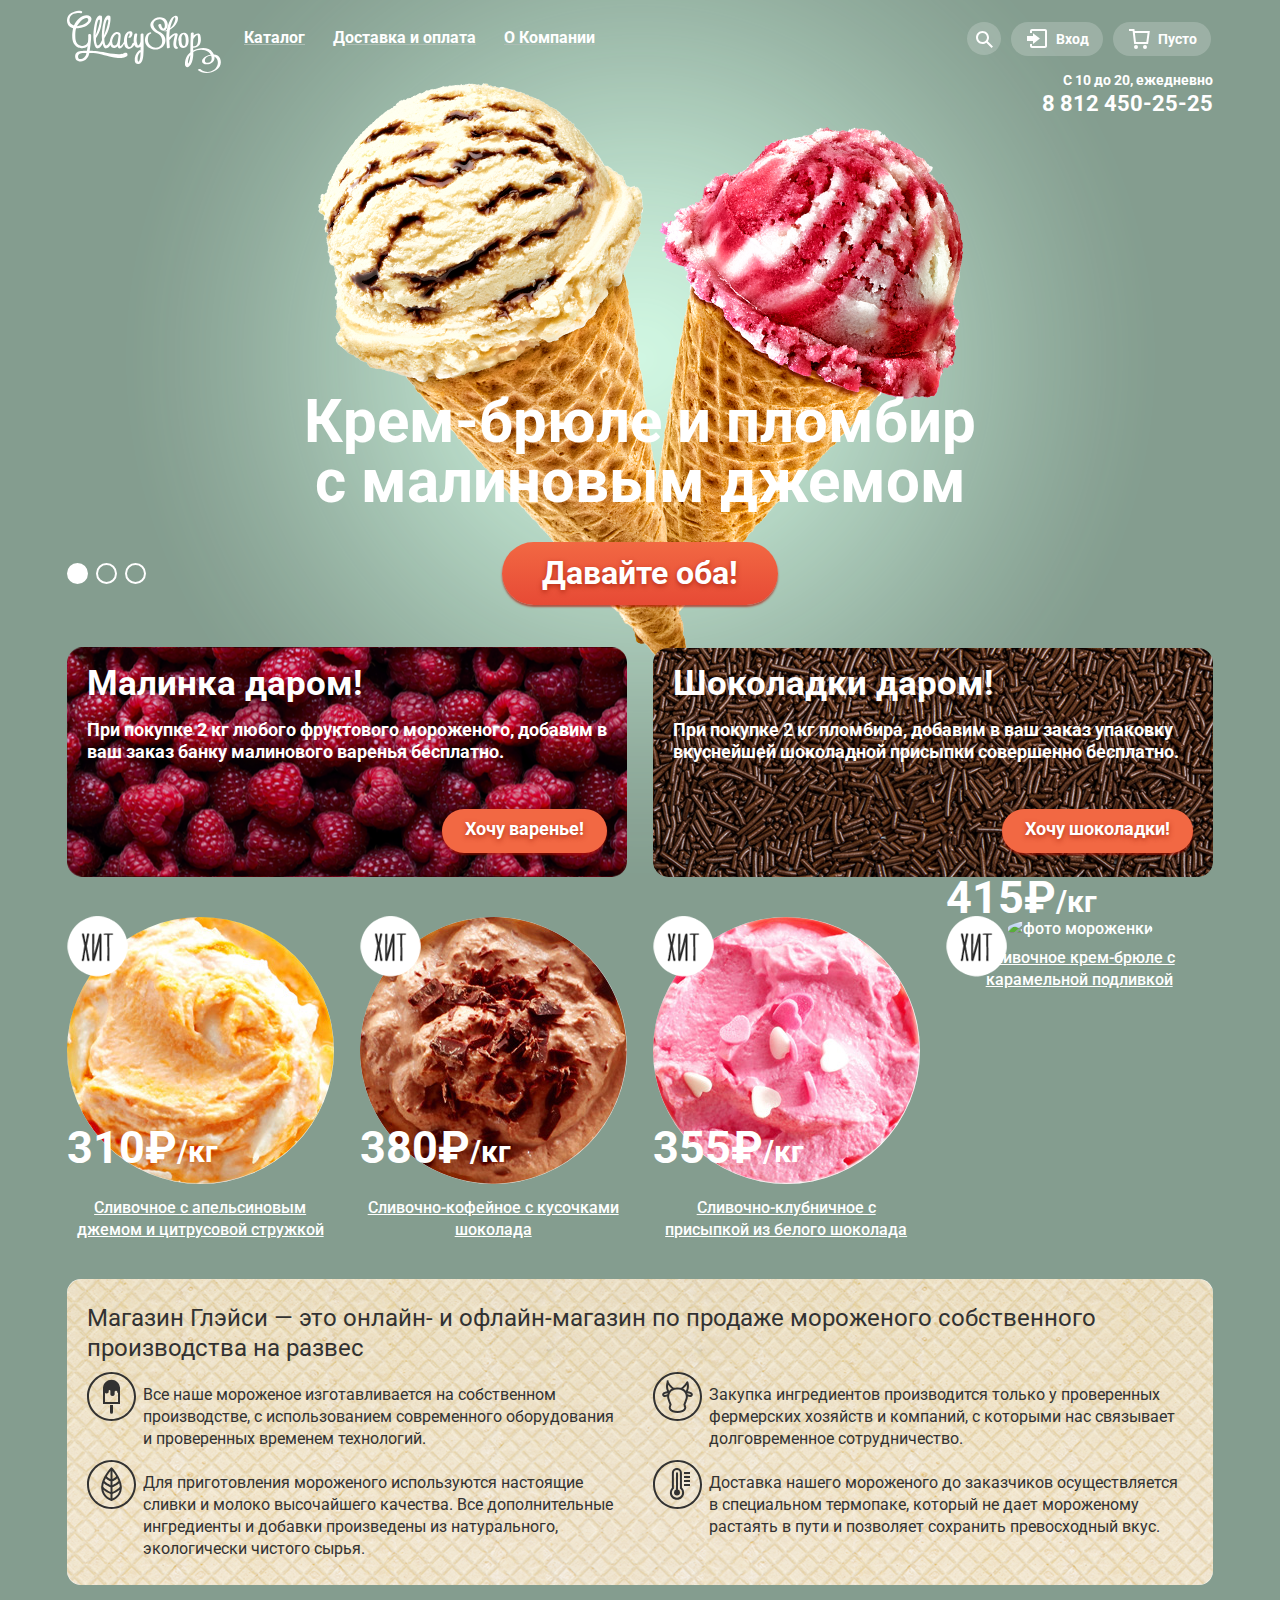
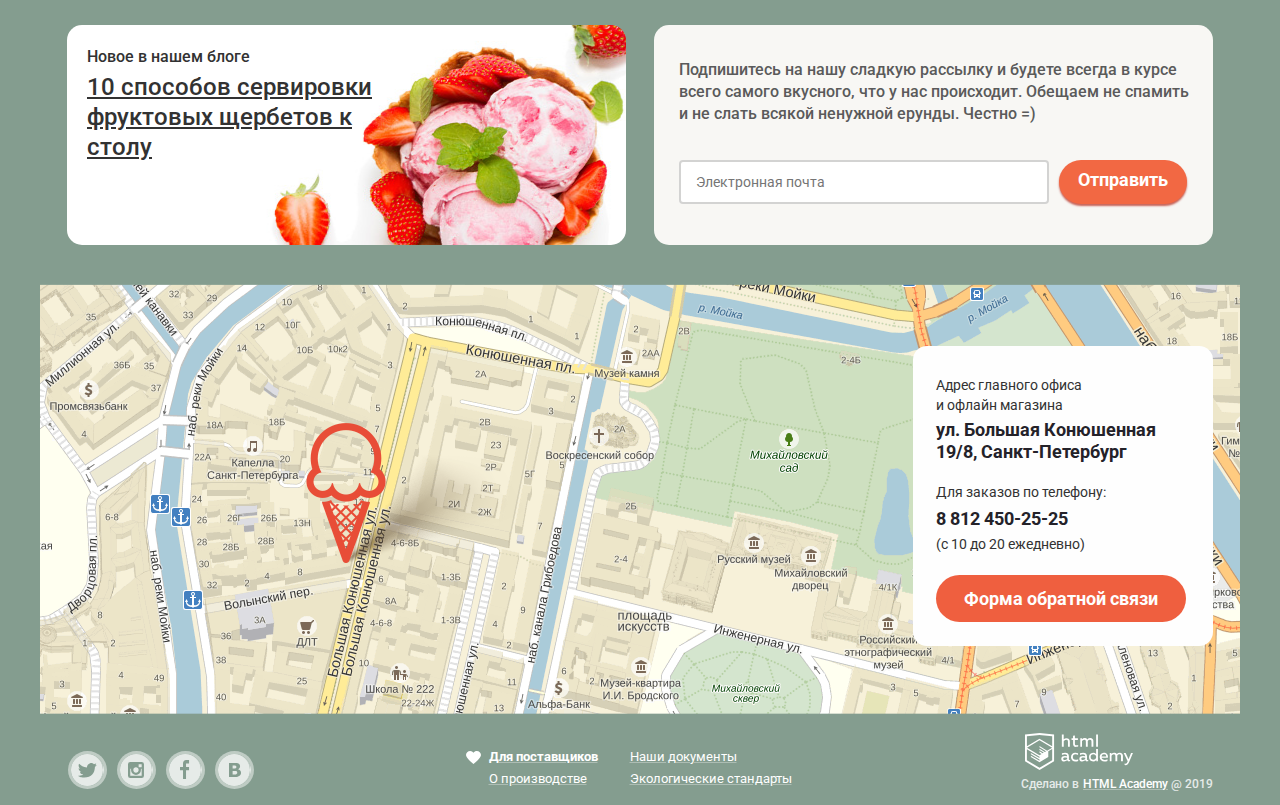
==== commit 4e21fbf6: "checkboxes panel beautification margin madness" ====
--- a/index.html
+++ b/index.html
@@ -173,8 +173,7 @@
           </section>
           <section class="advantages">
             <h2 class="visually-hidden">Преимущества</h2>
-            <p class="specification-shop">Магазин Глэйси — это онлайн- и офлайн-магазин по продаже мороженого собственного производства на развес
-            </p>
+            <p class="specification-shop">Магазин Глэйси — это онлайн- и офлайн-магазин по продаже мороженого собственного производства на развес</p>
             <ul class="excellence">
               <li class="about-us-ice-cream">Все наше мороженое изготавливается на собственном производстве, с использованием современного оборудования и проверенных временем технологий.</li>
               <li class="about-us-cows">Закупка ингредиентов производится только у проверенных фермерских хозяйств и компаний, с которыми нас связывает долговременное сотрудничество.</li>
@@ -185,7 +184,7 @@
           <div class="blog-newsletter">
             <section class="blog">
               <div class="blog-header">Новое в нашем блоге</div>
-              <a href="blog.html">10 способов сервировки фруктовых шербетов к столу </a>
+              <a href="blog.html">10 способов сервировки фруктовых щербетов к столу </a>
             </section>
             <section class="newsletter">
               <form class="mail-form" method="get" action="http://search.html">
--- a/css/mini.css
+++ b/css/mini.css
@@ -1 +1 @@
-.map,body{min-width:1200px}.site-wrapper,body{background-color:#849d8f}.main-slider,.slide-button{position:relative;text-align:center}.slide-button,a{text-decoration:none;color:#fff}.blog,.excellence li{-webkit-box-sizing:border-box}.promo-button,.slide-button{text-shadow:0 2px 5px rgba(160,32,11,.76)}.excellence,.flex-container-footer-info,.store-address,.time-tel{-webkit-box-direction:normal}body{margin:0;font-family:Roboto,Arial,sans-serif;font-size:16px;line-height:1.5;font-weight:500;color:#fff}.main-header{padding-top:10px}.container{width:1146px;margin:0 auto;padding:0}.main-slider{font-size:18px;line-height:1.2;font-family:Roboto,Arial,sans-serif;padding-top:321px;margin-bottom:22px;color:#fff;min-height:230px}.site-wrapper{min-width:940px;background-image:url(../img/slider-item1.png);background-position:top center;background-repeat:no-repeat;-webkit-transition:background-image .5s ease,background-color .5s ease;-o-transition:background-image .5s ease,background-color .5s ease;transition:background-image .5s ease,background-color .5s ease}.site-wrapper::after,.site-wrapper::before{content:"";visibility:hidden}.site-wrapper::before{background-image:url(../img/slider-item2.png)}.site-wrapper::after{background-image:url(../img/slider-item3.png)}.slider-list{margin:0;padding:0;list-style:none}.slide{display:none}.slide-button,.slider-controls label{display:inline-block;vertical-align:top;cursor:pointer}.slide-title{width:700px;margin:-3px 19.5%;font-size:60px;line-height:60px;font-weight:700}.slide-button{top:33px;justify-content:center;padding:11px 40px;font-weight:700;font-size:32px;line-height:41px;background:#f26843;background:-webkit-gradient(linear,left top,left bottom,from(#f26843),to(#e74a35));background:-webkit-linear-gradient(top,#f26843 0,#e74a35 100%);background:-o-linear-gradient(top,#f26843 0,#e74a35 100%);background:linear-gradient(to bottom,#f26843 0,#e74a35 100%);border-radius:50px;-webkit-box-shadow:0 2px 2px rgba(172,16,0,.64);box-shadow:0 2px 2px rgba(172,16,0,.64);border:none}.slide-button:hover{background:-webkit-gradient(linear,left top,left bottom,from(#f58669),to(#ec6f5e));background:-webkit-linear-gradient(top,#f58669 0,#ec6f5e 100%);background:-o-linear-gradient(top,#f58669 0,#ec6f5e 100%);background:linear-gradient(to bottom,#f58669 0,#ec6f5e 100%);-webkit-box-shadow:0 2px 2px rgba(172,16,0,1);box-shadow:0 2px 2px rgba(172,16,0,1)}.slide-button:active{background:-webkit-gradient(linear,left top,left bottom,from(#d84732),to(#e1613e));background:-webkit-linear-gradient(top,#d84732 0,#e1613e 100%);background:-o-linear-gradient(top,#d84732 0,#e1613e 100%);background:linear-gradient(to bottom,#d84732 0,#e1613e 100%);-webkit-box-shadow:inset 0 2px 2px rgba(172,16,0,1);box-shadow:inset 0 2px 2px rgba(172,16,0,1)}.slider-controls{position:absolute;bottom:41px;z-index:20;font-size:0}.slider-controls label{width:17px;height:17px;margin-right:8px;background-color:transparent;border:2px solid #fff;border-radius:50%}.product-1:checked~.site-wrapper{background-color:#849d8f;background-image:url(../img/slider-item1.png)}.product-2:checked~.site-wrapper{background-color:#8996a6;background-image:url(../img/slider-item2.png)}.product-3:checked~.site-wrapper{background-color:#9d8b84;background-image:url(../img/slider-item3.png)}.product-1:checked~.site-wrapper .slide1,.product-2:checked~.site-wrapper .slide2,.product-3:checked~.site-wrapper .slide3{display:block}.product-1:checked~.site-wrapper label[for=product-1],.product-2:checked~.site-wrapper label[for=product-2],.product-3:checked~.site-wrapper label[for=product-3]{background-color:#fff}.index-content{margin-top:13px}.main-navigation{display:-webkit-box;display:-ms-flexbox;display:flex;-ms-flex-wrap:wrap;flex-wrap:wrap;font-weight:700;font-size:16px;line-height:18px;-webkit-box-pack:justify;-ms-flex-pack:justify;justify-content:space-between;position:relative;color:#fff}.time-tel p,.user-navigation{font-size:14px;line-height:16px}.site-navigation,.user-navigation{list-style:none;margin:10px 0 0 11px;padding:0}.site-navigation{display:-webkit-box;display:-ms-flexbox;display:flex;-ms-flex-wrap:wrap;flex-wrap:wrap;margin-right:auto}.user-navigation{display:-webkit-inline-box;display:-ms-inline-flexbox;display:inline-flex;-ms-flex-wrap:wrap;flex-wrap:wrap;max-width:400px;position:absolute;right:0}.cart-delete-btn,.time-tel,.user-navigation .button-search,.user-navigation .cart-button,.user-navigation .login-link{position:relative}.user-navigation li{margin-left:10px}.time-tel{display:-webkit-box;display:-ms-flexbox;display:flex;text-align:right;font-weight:700;top:48px;-webkit-box-orient:vertical;-ms-flex-direction:column;flex-direction:column}.site-navigation-items,.user-navigation-item{display:inline-block;vertical-align:middle;color:#fff}.time-tel p{margin-bottom:4px}.time-tel a{font-size:22px;line-height:24px;color:#fff}.button-search::before,.cart-button::before,.cart-delete-btn::before,.feedback-form-close::before,.login-link::before{content:"";position:absolute;width:21px;height:20px;background-repeat:no-repeat;background-position:0 0}.button-search::before{background-image:url(../img/loupe-white.svg);top:9px;left:9px}.login-link::before{background-image:url(../img/entrance-white.svg);top:7px;left:16px}.cart-button::before{background-image:url(../img/basket.svg);top:7px;left:16px}.cart-button,.login-link{border-radius:20px;background-color:rgba(255,255,255,.2)}.cart-delete-col{width:20px}.cart-product-preview{width:45px}.cart-product-name{width:250px}.cart-product-price{width:120px}.cart-product-amount{width:70px}.site-navigation-items{padding:10px 14px;border-radius:15px;text-decoration:underline;-webkit-text-decoration-color:#adbdb4;text-decoration-color:#adbdb4}.user-navigation-item{padding:9px 14px 9px 45px}.breadcrumbs,.filter-form-fat{display:-webkit-box;display:-ms-flexbox}.button-search{padding:17px 17px 0;border-radius:50%;background-color:rgba(255,255,255,.2)}.breadcrumbs,.filter-form-item{-webkit-box-pack:justify;padding-left:0}.site-navigation-items:focus,.site-navigation-items:hover{color:#323232;background-color:#fff;text-decoration:none}.site-navigation-items:focus{-webkit-box-shadow:inset 0 1px 2px 0 #696969;box-shadow:inset 0 1px 2px 0 #696969;text-decoration:none}.catalog-body .catalog-a{background-color:#d07058}.breadcrumbs{display:flex;width:220px;-ms-flex-pack:justify;justify-content:space-between;font-size:14px;line-height:16px;font-weight:400;list-style-type:none;margin-top:22px;margin-bottom:-2px}.breadcrumbs a:nth-child(3){color:#fff;border-bottom:1px solid rgba(255,255,255,.3)}.active::after{content:"»";position:relative;right:-8px}.checkmark:after,.filter-form-checkbox-label::before,.heart::before,.icecream-card::after,.img-wrap::before{content:""}.active:focus,.active:hover{background-color:transparent;color:#ffbc9e}.filter-control-wrapper,.filter-form-botton,.filter-form-sort{height:35px;border-radius:17px;margin:0;padding:0;background-color:#aabcb2}.filter-form{margin-bottom:26px;font-size:0;margin-top:19px}.filter-form-item,.filter-form-sort{border:none;font-size:16px;line-height:18px;font-weight:500;cursor:pointer}.filter-form-item{display:inline-block;vertical-align:top;color:#fff;-ms-flex-pack:justify;justify-content:space-between;margin-bottom:7px}.filter-form-sort:focus,.filter-form-sort:hover{color:#323232;background:url(../img/icon-down-dir.svg) 93% 58% no-repeat #aabcb2}.filter-form-sort{height:36px;padding:0 25px 0 9px;color:#fff;text-align:left;background:url(../img/icon-down-dir-white.svg) 93% 58% no-repeat #aabcb2;min-width:190px;-moz-appearance:none;-webkit-appearance:none}.filter-form-sort::-ms-expand{display:none}.filter-form-sort:focus{background-color:#fff}.filter-form-sort option{font-size:14px;line-height:16px;font-weight:400;background-color:#fff}.filter-form-fat{display:flex;padding-left:31px;padding-top:10px}.filter-form-radio{display:-webkit-box;display:-ms-flexbox;display:flex;position:relative;cursor:pointer;-webkit-user-select:none;-moz-user-select:none;-ms-user-select:none;user-select:none;padding-left:18px;margin-right:31px}.filter-form-radio:last-child{margin-right:21px}.filter-form-radio input{display:none;cursor:pointer}.checkmark{position:absolute;top:-2px;left:-14px;height:14px;width:14px;background-color:transparent;border:4px solid #e6ebe9;border-radius:50%}.filter-form-radio:hover input~.checkmark{border:4px solid #fff}.checkmark:after{position:absolute;display:none}.filter-form-radio input:checked~.checkmark:after{display:block}.filter-form-radio .checkmark:after{top:3px;left:3px;width:8px;height:8px;border-radius:50%;background:#fff}.fillers-checkboxes{padding:8px 0 0 25px;height:27px}.filter-checkbox-control{position:relative;display:inline-block;vertical-align:middle;cursor:pointer;-webkit-user-select:none;-moz-user-select:none;-ms-user-select:none;user-select:none;margin-right:32px}.filter-checkbox-control input{opacity:0;cursor:pointer;height:0;width:0}.filter-form-checkbox-label::before{position:absolute;background-image:url(../img/checkbox-off.svg);left:-10px;top:-3px;width:23px;height:23px;opacity:.5}.filter-form-checkbox-label:focus::before,.filter-form-checkbox-label:hover::before{opacity:1}.filter-checkbox-control input:checked~.filter-form-checkbox-label::before{position:absolute;background-image:url(../img/checkbox-on.svg);left:-10px;top:-3px;content:"";width:27px;height:23px;opacity:.8}.filter-checkbox-control input:checked~.filter-form-checkbox-label:focus::before,.filter-checkbox-control input:checked~.filter-form-checkbox-label:hover::before{opacity:1}.filter-form-botton{font-size:16px;line-height:18px;font-weight:500;color:#e4eae6;padding:7px 24px 7px 25px;margin:23px 0 0 -6px;border-radius:15px;border:2px;cursor:pointer}.filter-form-botton:hover{color:#353535;background-color:#fbfcfb;-webkit-box-shadow:inset 0 1px 2px 0 #fbfcfb;box-shadow:inset 0 1px 2px 0 #fbfcfb}.filter-form-botton:focus{color:#353535;background-color:#eaeaea;border:none;-webkit-box-shadow:inset 0 1px 2px 0 #696969;box-shadow:inset 0 1px 2px 0 #696969}.login-link:hover::before{background-image:url(../img/entrance.svg)}.button-search:hover::before{background-image:url(../img/loupe-black.svg)}.cart-button:hover::before{background-image:url(../img/basket-black.svg)}.catalog-body .cart-button::before{background-image:url(../img/basket-red.svg)}.filter-item{display:-webkit-inline-box;display:-ms-inline-flexbox;display:inline-flex;margin:0;padding:0;border:none}.baners,.promo-cards-items{display:-ms-flexbox;min-height:230px}.range-filter{width:215px}.filter-form-title{padding-left:15px;font-size:14px;line-height:16px;text-transform:inherit}.range-controls{position:relative;height:20px;padding-top:16px;padding-right:20px;padding-left:20px;border-radius:14px;background-color:#a8bab0;cursor:pointer}.range-controls .scale{height:4px;background:#d1dad3}.range-controls .bar{width:70%;height:4px;background:#fff}.range-controls .toggle{position:absolute;top:9px;width:4px;height:4px;padding:0;border-radius:50%;border:8px solid #fff;background-color:#ababab;cursor:pointer}.range-controls .toggle:hover{top:7px;border:10px solid #fff;margin-left:-1px}.range-controls .toggle-max{left:134px}.range-controls .toggle-min{left:35px}.container index-content{width:1160px;margin:0 auto;padding:0 2.3%}.baners{display:-webkit-box;display:flex;padding:0;margin-top:10px;margin-bottom:33px}.promo-cards-items{display:-webkit-box;display:flex;-webkit-box-pack:justify;-ms-flex-pack:justify;justify-content:space-between;float:none;margin-bottom:40px}.promo-cards-items p{font-size:18px;line-height:22px;font-weight:700;margin-top:0}.promo-cards-chocolate,.promo-cards-raspberries{display:-webkit-box;display:-ms-flexbox;display:flex;width:48.9%;-webkit-box-sizing:border-box;box-sizing:border-box;position:relative;background-position:center center;background-repeat:no-repeat;border-radius:15px;padding:10px 20px 60px}.promo-cards-raspberries{background-image:url(../img/raspberries.png)}.promo-cards-chocolate{background-image:url(../img/chocolate.png)}.promo-chocolate-content h3,.promo-raspberries-content h3{font-size:35px;line-height:41px;font-weight:700;margin-top:6px;margin-bottom:15px}.promo-button{display:inline-block;vertical-align:top;position:absolute;right:20px;bottom:24px;padding:8px 23px 12px;border-radius:25px;text-decoration:none;-webkit-box-shadow:0 2px 2px rgba(172,16,0,.64);box-shadow:0 2px 2px rgba(172,16,0,.64);text-align:center;color:#fff;background:#f26843;font-size:18px;line-height:24px;font-weight:700}.blog a,.card-name{text-decoration:underline}.advantages,.blog,.blog a{background-color:#fff;color:#323232}.cart-delete-btn,.excellence li,.feedback-form-close,.heart::before{background-repeat:no-repeat}.assortment-index{display:-webkit-box;display:-ms-flexbox;display:flex;font-size:0;margin-right:10px}.advantages{background-image:url(../img/waffles-background.png);font-weight:400;font-size:16px;line-height:22px;border-radius:14px;min-height:306px;margin-bottom:15px}.advantages .specification-shop{display:-webkit-box;display:-ms-flexbox;display:flex;font-size:24px;line-height:30px;margin:0 auto;padding-left:20px;padding-top:24px}.excellence{display:-webkit-box;display:-ms-flexbox;display:flex;-webkit-box-orient:horizontal;-ms-flex-direction:row;flex-direction:row;-ms-flex-wrap:wrap;flex-wrap:wrap;margin-top:9px}.excellence li{position:relative;display:inline-block;vertical-align:middle;width:48.6%;list-style-type:none;padding:12px 0 10px 56px;box-sizing:border-box}.blog-newsletter,.newsletter>.mail-form{display:-webkit-box;display:-ms-flexbox}.blog,.newsletter{width:48.8%;min-height:220px}.excellence li:nth-child(2n+1){margin-right:48px}.about-us-ice-cream{background-image:url(../img/ice-cream.svg);margin-left:-20px}.about-us-eco{background-image:url(../img/eco.svg);margin-left:-20px}.about-us-cows{background-image:url(../img/cow.svg);margin-left:-20px}.about-us-thermometer{background-image:url(../img/thermometer.svg);margin-left:-20px}.blog-newsletter{display:flex;-webkit-box-pack:justify;-ms-flex-pack:justify;justify-content:space-between;margin-top:40px}.blog{font-size:16px;line-height:22px;border-radius:15px;border-width:1px;border-style:solid;padding:21px 0 0 20px;box-sizing:border-box;background-image:url(../img/strawberry-background.jpg)}.blog-header{margin-bottom:4px}.blog a{font-size:24px;line-height:30px;padding-right:40%}.newsletter,.newsletter>.mail-form{border-radius:15px;background-color:#f8f7f4}.newsletter{background-image:url(https://htmlacademy-htmlcss.github.io/924839-gllacy/5/img/bg-post.svg);color:#5a5a5a}.newsletter-p{line-height:22px;margin-bottom:35px}.newsletter>.mail-form{margin:6px;padding:12px 7px 35px 19px;display:flex;-ms-flex-wrap:wrap;flex-wrap:wrap}.container-address,.store-address{display:-webkit-box;display:-ms-flexbox}.user-mail{-webkit-box-flex:2;-ms-flex:2;flex:2;margin-right:10px}.mail-form button{margin-right:13px}.map{position:relative;margin:39px 0 0 -27px;min-height:430px}.map p{margin-bottom:0}.container-address{max-width:300px;min-height:300px;display:flex;-webkit-box-pack:end;-ms-flex-pack:end;justify-content:flex-end;position:absolute;right:27px;top:62px;border-radius:14px;background-color:#fefefe}.store-address{display:flex;-webkit-box-orient:vertical;-ms-flex-direction:column;flex-direction:column;padding:29px 20px 0 23px;color:#323232}.store-address .address-small{font-weight:400;font-size:14px;line-height:20px;margin:0}.address-small:nth-child(1){width:60%}.address-small:nth-child(3){width:70%;margin-top:15px;margin-bottom:2px}.store-address .address-big{font-weight:700;font-size:18px;line-height:22px;margin:4px 0}.open-feedback-form{padding:10px 28px;border-radius:25px;font-size:18px;font-weight:700;position:absolute;bottom:24px;color:#fefefe;background-color:#ef5f3f;left:23px}.item-cards-table{display:-webkit-box;display:-ms-flexbox;display:flex;-ms-flex-wrap:wrap;flex-wrap:wrap;text-align:center;padding:0}.icecream-card{width:267px;position:relative;margin-bottom:40px;margin-right:26px;border-radius:5px;cursor:pointer}.icecream-card:nth-of-type(4n){margin-right:0}.icecream-card::after{background-color:rgba(255,255,255,.2);border-radius:5px;-webkit-box-shadow:0 20px 20px rgba(0,0,0,.4);box-shadow:0 20px 20px rgba(0,0,0,.4);display:none;height:405px;left:-13px;position:absolute;top:-6px;width:293px;opacity:.5;z-index:2}.icecream-card:hover::after{display:-webkit-box;display:-ms-flexbox;display:flex}.card-name,.img-wrap::before{display:-webkit-box;display:-ms-flexbox}.img-wrap::before{display:flex;position:absolute;top:-2px;background-image:url(../img/sprite.png);background-position:-10px 528px;width:62px;height:62px;z-index:10}.button-preview{position:absolute;padding:13px;visibility:hidden;border-radius:30px;color:#fefefe;background-color:#e84d37;bottom:-60px;width:61%;left:13%}.card-name,.card-price,.card-price span,.page,.paginator{position:relative}.icecream-card:hover .button-preview{visibility:visible;z-index:1}.card-name{display:flex;text-align:center;margin-top:-30px;line-height:22px;width:96%;left:5px}.card-price,.main-footer{display:-webkit-box;display:-ms-flexbox}.card-price{display:flex;-webkit-box-pack:justify;-ms-flex-pack:justify;margin-top:-77px;text-align:left;font-size:45px;font-weight:700}.card-price span{font-size:30px;font-weight:700;top:15px;left:-3px}.icecream-card img{max-width:100%;margin:0;border-radius:60%}.paginator{margin:20px 9px 36px 945px;padding-left:35px;padding-top:19px}.disabled,.disabled::before{border-color:rgba(255,255,255,.2)}.page{display:inline-block;vertical-align:top;font-size:16px;font-weight:500;line-height:18px;padding:4px 8px;text-align:center;text-decoration:none;color:#fff;border-radius:50%}.next-page,.previous-page{border-bottom:2px solid #fff;border-left:2px solid #fff;height:9px;position:absolute;top:30px;width:9px}.previous-page{left:13px;-webkit-transform:rotate(45deg);-ms-transform:rotate(45deg);transform:rotate(45deg)}.current-page,.page .current-page:hover{background-color:#fff}.page:active,.paginator .current-page{color:#323232}.next-page{right:-7px;-webkit-transform:rotate(-135deg);-ms-transform:rotate(-135deg);transform:rotate(-135deg)}.page:hover{background-color:rgba(255,255,255,.2)}.page:active{background-color:#fcfcfc}.main-footer{display:flex;-webkit-box-pack:justify;-ms-flex-pack:justify;justify-content:space-between;font-size:13px;line-height:18px;color:#e6ebe9;padding-left:4px}.footer-social{display:-webkit-box;display:-ms-flexbox;display:flex;-webkit-box-align:center;-ms-flex-align:center;align-items:center;width:180px;justify-content:space-between;padding-top:14px}.social-button{display:inline-block;vertical-align:middle;height:32px;width:32px;border-radius:50%;-webkit-box-shadow:0 0 0 3px rgba(255,255,255,.6),inset 0 0 0 1px rgba(255,255,255,.6);box-shadow:0 0 0 3px rgba(255,255,255,.6),inset 0 0 0 1px rgba(255,255,255,.6);opacity:.8}.social-button:hover{opacity:1;-webkit-box-shadow:0 0 0 4px rgba(255,255,255,.7),inset 0 0 0 1px rgba(255,255,255,.6);box-shadow:0 0 0 4px rgba(255,255,255,.7),inset 0 0 0 1px rgba(255,255,255,.6)}.twitter{background-image:url(../img/twitter.svg)}.instagram{background-image:url(../img/instagram.svg)}.fb{background-image:url(../img/fb.svg)}.vk{background-image:url(../img/vk.svg)}.footer-info{display:-webkit-box;display:-ms-flexbox;display:flex;-ms-flex-wrap:wrap;flex-wrap:wrap;max-width:500px;font-weight:400}.flex-container-footer-info{display:-webkit-box;display:-ms-flexbox;display:flex;-webkit-box-orient:horizontal;-ms-flex-direction:row;flex-direction:row;-ms-flex-wrap:wrap;flex-wrap:wrap;position:relative;padding-left:117px;margin-top:27px}.flex-container-footer-info li{width:50%;list-style-type:none;margin-left:-33px}.heart{font-weight:700}.heart::before{position:absolute;background-image:url(../img/heart.svg);background-position:0 0;width:15px;height:13px;top:3px;left:62px}.footer-copyright a,.footer-info a,.footer-social a{color:#fff}.footer-copyright{display:-webkit-box;display:-ms-flexbox;display:flex;-webkit-box-orient:vertical;-webkit-box-direction:reverse;-ms-flex-direction:column-reverse;flex-direction:column-reverse;-webkit-box-align:center;-ms-flex-align:center;align-items:center;font-size:12px}.login-form,.login-form-link{-ms-flex-direction:column;-webkit-box-orient:vertical;-webkit-box-direction:normal}.footer-copyright img{position:relative;left:-38px;top:11px}.footer-copyright p{margin-top:15px}.footer-copyright a:focus,.footer-copyright a:hover,.footer-info a:focus,.footer-info a:hover{color:#f6b8af}.htmlacademy-button{padding:10px;color:#fefefe;border-radius:20px}.htmlacademy-button:hover{background-color:#f07962;border-radius:20px}.cart-form,.catalog-dropdown-items,.contact-form,.login-form,.search-form{visibility:hidden;z-index:100;position:absolute;padding:0;border-radius:4px;background-color:#f8f7f4;-webkit-box-shadow:0 20px 20px 0 rgba(0,0,0,.4);box-shadow:0 20px 20px 0 rgba(0,0,0,.4);cursor:default}.cart-dropdown:hover .cart-form,.catalog-dropdown:hover .catalog-dropdown-items,.login-dropdown:hover .login-form,.search-dropdown:hover .search-form{visibility:visible}.contact-form{display:none}.login-actions,.login-form{display:-webkit-box;display:-ms-flexbox}.cart-dropdown,.catalog-dropdown,.login-dropdown,.search-dropdown{position:relative}.login-form{padding:0 20px 18px;font-size:0;right:0;display:flex;flex-direction:column;min-width:240px}.cart-form,.login-form-link{color:#323232;font-size:13px;font-weight:400}.login-actions{display:flex;-ms-flex-pack:distribute;justify-content:space-around}.login-form-link{display:-webkit-box;display:-ms-flexbox;display:flex;flex-direction:column;line-height:21px}.big-red-button,.cart-delete-btn{display:inline-block;cursor:pointer;outline:0}.cart-form{right:0;min-width:500px;min-height:200px;padding:20px;line-height:16px}.cart-form-body{padding-bottom:10px}.cart-delete-btn{vertical-align:middle;width:14px;height:14px;font-size:0;-webkit-box-shadow:none;box-shadow:none;border:none;background-color:transparent}.cart-delete-btn::before{background-image:url(../img/cross-small.svg);left:0;top:-3px}.cart-total{text-align:right;font-size:15px;font-weight:700;line-height:18px;padding-top:10px;border-top:1px solid #cacac7}.cart-checkout{position:absolute;bottom:20px;right:14px;padding:13px 30px;border-radius:25px;color:#fff;background-color:#ec583c}.big-red-button{vertical-align:top;padding:8px 19px 12px;font-weight:700;font-size:18px;line-height:24px;text-align:center;background-color:#f26843;-webkit-box-shadow:0 2px 2px rgba(172,16,0,.64);box-shadow:0 2px 2px rgba(172,16,0,.64);color:#fff;border:none;border-radius:22px}.form-user-container{color:#999;font-size:14px;line-height:24px;font-weight:400}.dropdown-wrapper{padding-top:4px}.user-navigation-item{position:relative;top:100%;right:0;text-decoration:none}.search-form{padding:10px 15px;right:0;min-width:300px;margin:0}.user-navigation-item:focus,.user-navigation-item:hover{background-color:#fff;color:#323232}.catalog-dropdown-items li{list-style-type:none;padding:6px 20px;margin:0;color:#323232}.catalog-dropdown-items li:focus,.catalog-dropdown-items li:hover{background-color:#fbded7}.catalog-dropdown-items li:active{background-color:#f6b5a5}.catalog-categories a{font-size:14px;line-height:16px;font-weight:400;text-decoration:none;white-space:nowrap;cursor:pointer;color:#000}.catalog-categories:first-child a{font-weight:700}img{max-width:100%;max-height:100%}.visually-hidden:not(:focus):not(:active),input[type=checkbox].visually-hidden,input[type=radio].visually-hidden{position:absolute;width:1px;height:1px;margin:-1px;border:0;padding:0;white-space:nowrap;-webkit-clip-path:inset(100%);clip-path:inset(100%);clip:rect(0 0 0 0);overflow:hidden}.product-1,.product-2,.product-3{display:none}input[type=password],input[type=text],textarea{border-radius:4px;border:2px solid #d3d3d2;padding:3px 15px;font-size:16px;font-weight:700;line-height:24px;-webkit-box-sizing:border-box;box-sizing:border-box;width:100%}input[type=password]::-webkit-input-placeholder,input[type=text]::-webkit-input-placeholder,textarea::-webkit-input-placeholder{font-size:14px;font-weight:400}input[type=password]::-moz-placeholder,input[type=text]::-moz-placeholder,textarea::-moz-placeholder{font-size:16px;font-weight:400}input[type=password]:-ms-input-placeholder,input[type=text]:-ms-input-placeholder,textarea:-ms-input-placeholder{font-size:14px;font-weight:400}input[type=password]:hover,input[type=text]:hover,textarea:hover{border:2px solid #c7c6c5}input[type=password]:focus,input[type=text]:focus,textarea:focus{border:2px solid #8fbdec}.feedback-form{visibility:hidden;display:-webkit-box;display:-ms-flexbox;display:flex;-webkit-box-orient:vertical;-webkit-box-direction:normal;-ms-flex-direction:column;flex-direction:column;position:fixed;top:11%;left:34%;max-width:430px;max-height:440px;background-color:#f8f7f4;border-radius:8px;padding:20px 25px;z-index:100}.feedback-form-show{visibility:visible}.feedback-form-close{display:inline-block;vertical-align:middle;width:18px;height:18px;font-size:0;-webkit-box-shadow:none;box-shadow:none;border:none;cursor:pointer;outline:0;background-color:transparent;position:absolute;right:15px;top:15px}.feedback-form-close::before{background-image:url(../img/cross-big.svg);left:0;top:0}.feedback-form-title{color:#323232;font-size:24px;line-height:28px;margin:0 0 25px}.feedback-form input[type=text]{background-color:#fff;margin-bottom:20px;max-width:268px;color:#999;font-size:16px;line-height:24px;padding-left:10px}.comment-field{font-family:Roboto,Arial,sans-serif;color:#999;font-size:16px;line-height:24px;font-weight:400;width:425px}.feedback-form-profile textarea{width:400px;margin-bottom:15px;padding:10px 20px 10px 10px}.feedback-form .big-red-button{float:right}.page-fade-overlay{display:none;position:fixed;top:0;left:0;z-index:90;width:100%;height:100%;background:rgba(0,0,0,.5)}.page-fade-overlay-show{display:block}.button-search,.next-page,.previous-page,.social-button{font-size:0}+.map,body{min-width:1200px}.site-wrapper,body{background-color:#849d8f}.main-slider,.slide-button{position:relative;text-align:center}.slide-button,a{text-decoration:none;color:#fff}.blog,.excellence li{-webkit-box-sizing:border-box}.promo-button,.slide-button{text-shadow:0 2px 5px rgba(160,32,11,.76)}.excellence,.flex-container-footer-info,.store-address,.time-tel{-webkit-box-direction:normal}body{margin:0;font-family:Roboto,Arial,sans-serif;font-size:16px;line-height:1.5;font-weight:500;color:#fff}.main-header{padding-top:10px}.container{width:1146px;margin:0 auto;padding:0}.main-slider{font-size:18px;line-height:1.2;font-family:Roboto,Arial,sans-serif;padding-top:321px;margin-bottom:22px;color:#fff;min-height:230px}.site-wrapper{min-width:940px;background-image:url(../img/slider-item1.png);background-position:top center;background-repeat:no-repeat;-webkit-transition:background-image .5s ease,background-color .5s ease;-o-transition:background-image .5s ease,background-color .5s ease;transition:background-image .5s ease,background-color .5s ease}.site-wrapper::after,.site-wrapper::before{content:"";visibility:hidden}.site-wrapper::before{background-image:url(../img/slider-item2.png)}.site-wrapper::after{background-image:url(../img/slider-item3.png)}.slider-list{margin:0;padding:0;list-style:none}.slide{display:none}.slide-button,.slider-controls label{display:inline-block;vertical-align:top;cursor:pointer}.slide-title{width:700px;margin:-3px 19.5%;font-size:60px;line-height:60px;font-weight:700}.slide-button{top:33px;-webkit-box-pack:center;-ms-flex-pack:center;justify-content:center;padding:11px 40px;font-weight:700;font-size:32px;line-height:41px;background:#f26843;background:-webkit-gradient(linear,left top,left bottom,from(#f26843),to(#e74a35));background:-webkit-linear-gradient(top,#f26843 0,#e74a35 100%);background:-o-linear-gradient(top,#f26843 0,#e74a35 100%);background:linear-gradient(to bottom,#f26843 0,#e74a35 100%);border-radius:50px;-webkit-box-shadow:0 2px 2px rgba(172,16,0,.64);box-shadow:0 2px 2px rgba(172,16,0,.64);border:none}.slide-button:hover{background:-webkit-gradient(linear,left top,left bottom,from(#f58669),to(#ec6f5e));background:-webkit-linear-gradient(top,#f58669 0,#ec6f5e 100%);background:-o-linear-gradient(top,#f58669 0,#ec6f5e 100%);background:linear-gradient(to bottom,#f58669 0,#ec6f5e 100%);-webkit-box-shadow:0 2px 2px rgba(172,16,0,1);box-shadow:0 2px 2px rgba(172,16,0,1)}.slide-button:active{background:-webkit-gradient(linear,left top,left bottom,from(#d84732),to(#e1613e));background:-webkit-linear-gradient(top,#d84732 0,#e1613e 100%);background:-o-linear-gradient(top,#d84732 0,#e1613e 100%);background:linear-gradient(to bottom,#d84732 0,#e1613e 100%);-webkit-box-shadow:inset 0 2px 2px rgba(172,16,0,1);box-shadow:inset 0 2px 2px rgba(172,16,0,1)}.slider-controls{position:absolute;bottom:41px;z-index:20;font-size:0}.slider-controls label:hover{background-color:#b2c1b7}.slider-controls label{width:17px;height:17px;margin-right:8px;background-color:transparent;border:2px solid #fff;border-radius:50%}.product-1:checked~.site-wrapper{background-color:#849d8f;background-image:url(../img/slider-item1.png)}.product-2:checked~.site-wrapper{background-color:#8996a6;background-image:url(../img/slider-item2.png)}.product-3:checked~.site-wrapper{background-color:#9d8b84;background-image:url(../img/slider-item3.png)}.product-1:checked~.site-wrapper .slide1,.product-2:checked~.site-wrapper .slide2,.product-3:checked~.site-wrapper .slide3{display:block}.product-1:checked~.site-wrapper label[for=product-1],.product-2:checked~.site-wrapper label[for=product-2],.product-3:checked~.site-wrapper label[for=product-3]{background-color:#fff}.index-content{margin-top:13px}.main-navigation{display:-webkit-box;display:-ms-flexbox;display:flex;-ms-flex-wrap:wrap;flex-wrap:wrap;font-weight:700;font-size:16px;line-height:18px;-webkit-box-pack:justify;-ms-flex-pack:justify;justify-content:space-between;position:relative;color:#fff}.time-tel p,.user-navigation{font-size:14px;line-height:16px}.site-navigation,.user-navigation{list-style:none;margin:12px 2px 0 9px;padding:0}.site-navigation{display:-webkit-box;display:-ms-flexbox;display:flex;-ms-flex-wrap:wrap;flex-wrap:wrap;margin-right:auto}.user-navigation{display:-webkit-inline-box;display:-ms-inline-flexbox;display:inline-flex;-ms-flex-wrap:wrap;flex-wrap:wrap;max-width:400px;position:absolute;right:0}.breadcrumbs,.time-tel{display:-webkit-box;display:-ms-flexbox}.cart-delete-btn,.time-tel,.user-navigation .button-search,.user-navigation .cart-button,.user-navigation .login-link{position:relative}.user-navigation li{margin-left:10px}.time-tel{display:flex;text-align:right;font-weight:700;top:48px;-webkit-box-orient:vertical;-ms-flex-direction:column;flex-direction:column}.site-navigation-items,.user-navigation-item{display:inline-block;vertical-align:middle;color:#fff}.time-tel p{margin-bottom:4px}.time-tel a{font-size:22px;line-height:24px;color:#fff}.button-search::before,.cart-button::before,.cart-delete-btn::before,.feedback-form-close::before,.login-link::before{content:"";position:absolute;width:21px;height:20px;background-repeat:no-repeat;background-position:0 0}.button-search::before{background-image:url(../img/loupe-white.svg);top:9px;left:9px}.login-link::before{background-image:url(../img/entrance-white.svg);top:7px;left:16px}.cart-button::before{background-image:url(../img/basket.svg);top:7px;left:16px}.cart-button,.login-link{border-radius:20px;background-color:rgba(255,255,255,.2)}.cart-delete-col{width:20px}.cart-product-preview{width:45px}.cart-product-name{width:250px}.cart-product-price{width:120px}.cart-product-amount{width:70px}.site-navigation-items{padding:7px 14px;border-radius:20px;text-decoration:underline;-webkit-text-decoration-color:#adbdb4;text-decoration-color:#adbdb4}.user-navigation-item{padding:9px 14px 9px 45px}.button-search{padding:17px 17px 0;border-radius:50%;background-color:rgba(255,255,255,.2)}.site-navigation-items:focus,.site-navigation-items:hover{color:#323232;background-color:#fff;text-decoration:none}.site-navigation-items:focus{-webkit-box-shadow:inset 0 1px 2px 0 #696969;box-shadow:inset 0 1px 2px 0 #696969;text-decoration:none}.catalog-body .catalog-a{background-color:#d07058}.breadcrumbs{display:flex;width:220px;-webkit-box-pack:justify;-ms-flex-pack:justify;justify-content:space-between;font-size:14px;line-height:16px;font-weight:400;list-style-type:none;padding-left:0;margin-top:22px;margin-bottom:-2px}.filter-form,.filter-form-fat{display:-webkit-box;display:-ms-flexbox}.breadcrumbs a:nth-child(3){color:#fff;border-bottom:1px solid rgba(255,255,255,.3)}.active::after{content:"»";position:relative;right:-8px}.checkmark:after,.filter-form-checkbox-label::before,.heart::before,.icecream-card::after,.img-wrap::before{content:""}.active:focus,.active:hover{background-color:transparent;color:#ffbc9e}.filter-control-wrapper,.filter-form-botton,.filter-form-sort{height:35px;border-radius:17px;margin:0;padding:0;background-color:#aabcb2}.filter-form{margin:19px 0 26px;font-size:0;max-width:872px;padding:0;display:flex;-ms-flex-wrap:wrap;flex-wrap:wrap;-webkit-box-pack:justify;-ms-flex-pack:justify;justify-content:space-between}.filter-form-item,.filter-form-sort{border:none;font-size:16px;line-height:18px;font-weight:500;cursor:pointer}.filter-form-item,.promo-button{display:inline-block;vertical-align:top}.filter-form-item{color:#fff;-webkit-box-pack:justify;-ms-flex-pack:justify;justify-content:space-between;margin:0 15px 16px 0;padding:7px 0 0;max-width:700px}.filter-form-sort:focus,.filter-form-sort:hover{color:#323232;background:url(../img/icon-down-dir.svg) 94% 50% no-repeat #aabcb2}.filter-form-sort{padding:1px 9px 0 11px;color:#fff;text-align:left;background:url(../img/icon-down-dir-white.svg) 94% 50% no-repeat #aabcb2;min-width:190px;-moz-appearance:none;-webkit-appearance:none}.filter-form-sort::-ms-expand{display:none}.filter-form-sort:focus{background-color:#fff}.filter-form-sort option{font-size:14px;line-height:16px;font-weight:400;background-color:#fff}.filter-form-fat{display:flex;padding-left:29px;padding-top:9px}.filter-form-radio{display:-webkit-box;display:-ms-flexbox;display:flex;position:relative;cursor:pointer;-webkit-user-select:none;-moz-user-select:none;-ms-user-select:none;user-select:none;padding-left:18px;margin-right:31px}.filter-form-radio:last-child{margin-right:16px}.filter-form-radio input{display:none;cursor:pointer}.checkmark{position:absolute;top:-2px;left:-14px;height:14px;width:14px;background-color:transparent;border:4px solid #e6ebe9;border-radius:50%}.filter-form-radio:hover input~.checkmark{border:4px solid #fff}.checkmark:after{position:absolute;display:none}.filter-form-radio input:checked~.checkmark:after{display:block}.filter-form-radio .checkmark:after{top:3px;left:3px;width:8px;height:8px;border-radius:50%;background:#fff}.fillers-checkboxes{padding:8px 0 0 31px;height:27px}.filter-checkbox-control{position:relative;cursor:pointer;-webkit-user-select:none;-moz-user-select:none;-ms-user-select:none;user-select:none;margin-right:32px}.filter-checkbox-control input{opacity:0;cursor:pointer;height:0;width:0;-webkit-appearance:none;-moz-appearance:none}.filter-form-checkbox-label{padding-left:13px}.filter-form-checkbox-label::before{position:absolute;background-image:url(../img/checkbox-off.svg);left:-14px;top:0;width:23px;height:20px;opacity:.5;padding:0;background-size:19.5px 20px;background-repeat:no-repeat}.filter-form-checkbox-label:focus::before,.filter-form-checkbox-label:hover::before{opacity:1}.filter-checkbox-control input:checked~.filter-form-checkbox-label::before{position:absolute;background-image:url(../img/checkbox-on.svg);background-size:23px 20px;background-repeat:no-repeat;left:-14px;top:0;content:"";opacity:.8}.filter-checkbox-control input:checked~.filter-form-checkbox-label:focus::before,.filter-checkbox-control input:checked~.filter-form-checkbox-label:hover::before{opacity:1}.filter-form-botton{font-size:16px;line-height:18px;font-weight:500;color:#e4eae6;padding:6px 27px 6px 28px;margin:23px 12px 0 0;border-radius:17px;border:2px;cursor:pointer/*! margin-left: -6px; */}.filter-form-botton:hover{color:#353535;background-color:#fbfcfb;-webkit-box-shadow:inset 0 1px 2px 0 #fbfcfb;box-shadow:inset 0 1px 2px 0 #fbfcfb}.filter-form-botton:focus{color:#353535;background-color:#eaeaea;border:none;-webkit-box-shadow:inset 0 1px 2px 0 #696969;box-shadow:inset 0 1px 2px 0 #696969}.login-link:hover::before{background-image:url(../img/entrance.svg)}.button-search:hover::before{background-image:url(../img/loupe-black.svg)}.cart-button:hover::before{background-image:url(../img/basket-black.svg)}.catalog-body .cart-button::before{background-image:url(../img/basket-red.svg)}.filter-item{display:-webkit-inline-box;display:-ms-inline-flexbox;display:inline-flex;margin:0;padding:0;border:none}.baners,.promo-cards-items{display:-ms-flexbox;min-height:230px}.range-filter{width:219px}.filter-form-title{padding-left:15px;font-size:14px;line-height:16px;text-transform:inherit}.range-controls{position:relative;height:20px;padding-top:16px;padding-right:20px;padding-left:23px;cursor:pointer}.range-controls .scale{height:4px;background:#d1dad3}.range-controls .bar{width:47%;height:4px;background:#fff;left:41px;position:absolute}.range-controls .toggle{position:absolute;top:9px;width:4px;height:4px;padding:0;border-radius:50%;border:8px solid #fff;background-color:#ababab;cursor:pointer}.range-controls .toggle:hover{top:7px;border:10px solid #fff;margin-left:-1px}.range-controls .toggle-max{left:134px}.range-controls .toggle-min{left:35px}.container index-content{width:1160px;margin:0 auto;padding:0 2.3%}.baners{display:-webkit-box;display:flex;padding:0;margin-top:10px;margin-bottom:33px}.promo-cards-items{display:-webkit-box;display:flex;-webkit-box-pack:justify;-ms-flex-pack:justify;justify-content:space-between;float:none;margin-bottom:40px}.promo-cards-items p{font-size:18px;line-height:22px;font-weight:700;margin-top:0}.promo-cards-chocolate,.promo-cards-raspberries{display:-webkit-box;display:-ms-flexbox;display:flex;width:48.9%;-webkit-box-sizing:border-box;box-sizing:border-box;position:relative;background-position:center center;background-repeat:no-repeat;border-radius:15px;padding:10px 20px 60px}.promo-cards-raspberries{background-image:url(../img/raspberries.png);background-repeat:repeat}.promo-cards-chocolate{background-image:url(../img/chocolate.png)}.promo-chocolate-content h3,.promo-raspberries-content h3{font-size:35px;line-height:41px;font-weight:700;margin-top:6px;margin-bottom:15px}.promo-button{position:absolute;right:20px;bottom:24px;padding:8px 23px 12px;border-radius:25px;text-decoration:none;-webkit-box-shadow:0 2px 2px rgba(172,16,0,.64);box-shadow:0 2px 2px rgba(172,16,0,.64);text-align:center;color:#fff;background:#f26843;font-size:18px;line-height:24px;font-weight:700}.blog a,.card-name{text-decoration:underline}.advantages,.blog{background-color:#fff;color:#323232}.cart-delete-btn,.excellence li,.feedback-form-close,.heart::before{background-repeat:no-repeat}.assortment-index{display:-webkit-box;display:-ms-flexbox;display:flex;font-size:0;margin-right:10px}.advantages{background-image:url(../img/waffles-background.png);font-weight:400;font-size:16px;line-height:22px;border-radius:14px;min-height:306px;margin-bottom:15px}.advantages .specification-shop{display:-webkit-box;display:-ms-flexbox;display:flex;font-size:24px;line-height:30px;margin:0 auto;padding-left:20px;padding-top:24px}.blog-newsletter,.excellence{display:-webkit-box;display:-ms-flexbox}.excellence{display:flex;-webkit-box-orient:horizontal;-ms-flex-direction:row;flex-direction:row;-ms-flex-wrap:wrap;flex-wrap:wrap;margin-top:9px}.excellence li{position:relative;display:inline-block;vertical-align:middle;width:48.6%;list-style-type:none;padding:12px 0 10px 56px;box-sizing:border-box}.excellence li:nth-child(2n+1){margin-right:48px}.about-us-ice-cream{background-image:url(../img/ice-cream.svg);margin-left:-20px}.about-us-eco{background-image:url(../img/eco.svg);margin-left:-20px}.about-us-cows{background-image:url(../img/cow.svg);margin-left:-20px}.about-us-thermometer{background-image:url(../img/thermometer.svg);margin-left:-20px}.blog-newsletter{display:flex;-webkit-box-pack:justify;-ms-flex-pack:justify;justify-content:space-between;margin-top:40px}.blog a,.newsletter>.mail-form{display:-webkit-box;display:-ms-flexbox}.blog{width:48.8%;font-size:16px;line-height:22px;border-radius:15px;border-width:0;border-style:solid;padding:21px 0 0 20px;box-sizing:border-box;background-image:url(../img/strawberry-background.jpg);min-height:220px}.newsletter,.newsletter>.mail-form{border-radius:15px;background-color:#f8f7f4}.blog-header{margin-bottom:4px}.blog a{display:flex;font-size:24px;line-height:30px;color:#323232;width:290px}.newsletter{width:48.8%;min-height:220px;background-image:url(https://htmlacademy-htmlcss.github.io/924839-gllacy/5/img/bg-post.svg);color:#5a5a5a}.newsletter-p{line-height:22px;margin-bottom:35px}.newsletter>.mail-form{margin:6px;padding:12px 7px 35px 19px;display:flex;-ms-flex-wrap:wrap;flex-wrap:wrap}.container-address,.store-address{display:-webkit-box;display:-ms-flexbox}.user-mail{-webkit-box-flex:2;-ms-flex:2;flex:2;margin-right:10px}.mail-form button{margin-right:13px}.map{position:relative;margin:39px 0 0 -27px;min-height:430px}.map p{margin-bottom:0}.container-address{max-width:300px;min-height:300px;display:flex;-webkit-box-pack:end;-ms-flex-pack:end;justify-content:flex-end;position:absolute;right:27px;top:62px;border-radius:14px;background-color:#fefefe}.store-address{display:flex;-webkit-box-orient:vertical;-ms-flex-direction:column;flex-direction:column;padding:29px 20px 0 23px;color:#323232;width:100%}.store-address .address-small{font-weight:400;font-size:14px;line-height:20px;margin:0}.address-small:nth-child(1){width:60%}.address-small:nth-child(3){width:70%;margin-top:15px;margin-bottom:2px}.store-address .address-big{font-weight:700;font-size:18px;line-height:22px;margin:4px 0;color:#242229}.open-feedback-form{padding:10px 28px;border-radius:25px;font-size:18px;font-weight:700;position:absolute;bottom:24px;color:#fefefe;background-color:#ef5f3f;left:23px}.item-cards-table{display:-webkit-box;display:-ms-flexbox;display:flex;-ms-flex-wrap:wrap;flex-wrap:wrap;text-align:center;padding:0}.icecream-card{width:267px;position:relative;margin-bottom:38px;margin-right:26px;border-radius:5px;cursor:pointer}.icecream-card:nth-of-type(4n){margin-right:0}.icecream-card::after{background-color:rgba(255,255,255,.2);border-radius:5px;-webkit-box-shadow:0 20px 20px rgba(0,0,0,.4);box-shadow:0 20px 20px rgba(0,0,0,.4);display:none;height:405px;left:-13px;position:absolute;top:-6px;width:293px;opacity:.5;z-index:2}.icecream-card:hover::after{display:-webkit-box;display:-ms-flexbox;display:flex}.card-name,.img-wrap::before{display:-webkit-box;display:-ms-flexbox}.img-wrap::before{display:flex;position:absolute;top:-2px;background-image:url(../img/sprite.png);background-position:-10px 528px;width:62px;height:62px;z-index:10}.button-preview{position:absolute;padding:13px;visibility:hidden;border-radius:30px;color:#fefefe;background-color:#e84d37;bottom:-60px;width:61%;left:13%}.icecream-card:hover .button-preview{visibility:visible;z-index:1}.card-name{display:flex;position:relative;text-align:center;margin-top:-30px;line-height:22px;width:96%;left:5px}.card-price,.paginator{display:-webkit-box;display:-ms-flexbox}.card-price{position:relative;display:flex;-webkit-box-pack:justify;-ms-flex-pack:justify;margin-top:-77px;text-align:left;font-size:45px;font-weight:700}.card-price span{position:absolute;top:15px;left:110px;font-size:30px;font-weight:700}.page,.paginator{position:relative}.icecream-card img{max-width:100%;margin:0;border-radius:60%}.paginator{display:flex;-webkit-box-pack:end;-ms-flex-pack:end;justify-content:flex-end;margin-top:60px;margin-bottom:1px;padding-top:19px;padding-left:20px;padding-right:20px}.main-footer,.page{display:-webkit-box;display:-ms-flexbox;line-height:18px}.disabled,.disabled::before{border-color:rgba(255,255,255,.2)}.page{display:flex;top:-35px;left:-3px;text-align:center;text-decoration:none;font-size:16px;font-weight:500;padding:4px 8px;margin:0 2px;border-radius:50%;color:#fff}.next-page,.previous-page{position:absolute;top:-8px;width:9px;border-bottom:2px solid #fff;border-left:2px solid #fff;height:9px}.previous-page{right:178px;-webkit-transform:rotate(45deg);-ms-transform:rotate(45deg);transform:rotate(45deg)}.current-page,.page .current-page:hover{background-color:#fff}.page:active,.paginator .current-page{color:#323232}.next-page{right:2px;-webkit-transform:rotate(-135deg);-ms-transform:rotate(-135deg);transform:rotate(-135deg)}.page:hover{background-color:rgba(255,255,255,.2)}.page:active{background-color:#fcfcfc}.main-footer{display:flex;-webkit-box-pack:justify;-ms-flex-pack:justify;justify-content:space-between;font-size:13px;color:#e6ebe9;padding-left:4px}.footer-social{display:-webkit-box;display:-ms-flexbox;display:flex;-webkit-box-align:center;-ms-flex-align:center;align-items:center;width:180px;-webkit-box-pack:justify;-ms-flex-pack:justify;justify-content:space-between;padding-top:14px}.social-button{display:inline-block;vertical-align:middle;height:32px;width:32px;border-radius:50%;-webkit-box-shadow:0 0 0 3px rgba(255,255,255,.6),inset 0 0 0 1px rgba(255,255,255,.6);box-shadow:0 0 0 3px rgba(255,255,255,.6),inset 0 0 0 1px rgba(255,255,255,.6);opacity:.8}.social-button:hover{opacity:1;-webkit-box-shadow:0 0 0 4px rgba(255,255,255,.7),inset 0 0 0 1px rgba(255,255,255,.6);box-shadow:0 0 0 4px rgba(255,255,255,.7),inset 0 0 0 1px rgba(255,255,255,.6)}.twitter{background-image:url(../img/twitter.svg)}.instagram{background-image:url(../img/instagram.svg)}.fb{background-image:url(../img/fb.svg)}.vk{background-image:url(../img/vk.svg)}.footer-info{display:-webkit-box;display:-ms-flexbox;display:flex;-ms-flex-wrap:wrap;flex-wrap:wrap;max-width:500px;font-weight:400}.flex-container-footer-info{display:-webkit-box;display:-ms-flexbox;display:flex;-webkit-box-orient:horizontal;-ms-flex-direction:row;flex-direction:row;-ms-flex-wrap:wrap;flex-wrap:wrap;position:relative;padding-left:117px;margin-top:27px}.flex-container-footer-info li{width:50%;list-style-type:none;margin-left:-33px}.heart{font-weight:700}.heart::before{width:15px;height:13px;position:absolute;top:3px;left:62px;background-image:url(../img/heart.svg);background-position:0 0}.footer-copyright a,.footer-info a,.footer-social a{color:#fff;padding-left:1px;text-decoration:underline;-webkit-text-decoration-color:#adbdb4;text-decoration-color:#adbdb4;line-height:16px}.footer-copyright{display:-webkit-box;display:-ms-flexbox;display:flex;-webkit-box-orient:vertical;-webkit-box-direction:reverse;-ms-flex-direction:column-reverse;flex-direction:column-reverse;-webkit-box-align:center;-ms-flex-align:center;align-items:center;font-size:12px}.login-form,.login-form-link{-ms-flex-direction:column;-webkit-box-orient:vertical;-webkit-box-direction:normal}.footer-copyright img{position:relative;left:-38px;top:11px}.footer-copyright p{margin-top:15px}.footer-copyright a:focus,.footer-copyright a:hover,.footer-info a:focus,.footer-info a:hover{color:#f6b8af}.htmlacademy-button{padding:10px;color:#fefefe;border-radius:20px}.htmlacademy-button:hover{background-color:#f07962;border-radius:20px}.cart-form,.catalog-dropdown-items,.contact-form,.login-form,.search-form{visibility:hidden;z-index:100;position:absolute;padding:0;border-radius:4px;background-color:#f8f7f4;-webkit-box-shadow:0 20px 20px 0 rgba(0,0,0,.4);box-shadow:0 20px 20px 0 rgba(0,0,0,.4);cursor:default}.cart-dropdown:hover .cart-form,.catalog-dropdown:hover .catalog-dropdown-items,.login-dropdown:hover .login-form,.search-dropdown:hover .search-form{visibility:visible}.contact-form{display:none}.login-actions,.login-form{display:-webkit-box;display:-ms-flexbox}.cart-dropdown,.catalog-dropdown,.login-dropdown,.search-dropdown{position:relative}.login-form{padding:0 20px 18px;font-size:0;right:0;display:flex;flex-direction:column;min-width:240px}.cart-form,.login-form-link{color:#323232;font-size:13px;font-weight:400}.login-actions{display:flex;-ms-flex-pack:distribute;justify-content:space-around}.login-form-link{display:-webkit-box;display:-ms-flexbox;display:flex;flex-direction:column;line-height:21px}.big-red-button,.cart-delete-btn{display:inline-block;cursor:pointer;outline:0}.cart-form{right:0;min-width:500px;min-height:200px;padding:20px;line-height:16px}.cart-form-body{padding-bottom:10px}.cart-delete-btn{vertical-align:middle;width:14px;height:14px;font-size:0;-webkit-box-shadow:none;box-shadow:none;border:none;background-color:transparent}.cart-delete-btn::before{background-image:url(../img/cross-small.svg);left:0;top:-3px}.cart-total{text-align:right;font-size:15px;font-weight:700;line-height:18px;padding-top:10px;border-top:1px solid #cacac7}.cart-checkout{position:absolute;bottom:20px;right:14px;padding:13px 30px;border-radius:25px;color:#fff;background-color:#ec583c}.big-red-button{vertical-align:top;padding:8px 19px 12px;font-weight:700;font-size:18px;line-height:24px;text-align:center;background-color:#f26843;-webkit-box-shadow:0 2px 2px rgba(172,16,0,.64);box-shadow:0 2px 2px rgba(172,16,0,.64);color:#fff;border:none;border-radius:22px}.form-user-container{color:#999;font-size:14px;line-height:24px;font-weight:400}.dropdown-wrapper{padding-top:4px}.user-navigation-item{position:relative;top:100%;right:0;text-decoration:none}.search-form{padding:10px 15px;right:0;min-width:300px;margin:0}.user-navigation-item:focus,.user-navigation-item:hover{background-color:#fff;color:#323232}.catalog-dropdown-items li{list-style-type:none;padding:6px 20px;margin:0;color:#323232}.catalog-dropdown-items li:focus,.catalog-dropdown-items li:hover{background-color:#fbded7}.catalog-dropdown-items li:active{background-color:#f6b5a5}.catalog-categories a{font-size:14px;line-height:16px;font-weight:400;text-decoration:none;white-space:nowrap;cursor:pointer;color:#000}.catalog-categories:first-child a{font-weight:700}img{max-width:100%;max-height:100%}.visually-hidden:not(:focus):not(:active),input[type=checkbox].visually-hidden,input[type=radio].visually-hidden{position:absolute;width:1px;height:1px;margin:-1px;border:0;padding:0;white-space:nowrap;-webkit-clip-path:inset(100%);clip-path:inset(100%);clip:rect(0 0 0 0);overflow:hidden}.product-1,.product-2,.product-3{display:none}input[type=password],input[type=text],textarea{border-radius:4px;border:2px solid #d3d3d2;padding:3px 15px;font-size:16px;font-weight:700;line-height:24px;-webkit-box-sizing:border-box;box-sizing:border-box;width:100%}input[type=password]::-webkit-input-placeholder,input[type=text]::-webkit-input-placeholder,textarea::-webkit-input-placeholder{font-size:14px;font-weight:400}input[type=password]::-moz-placeholder,input[type=text]::-moz-placeholder,textarea::-moz-placeholder{font-size:16px;font-weight:400}input[type=password]:-ms-input-placeholder,input[type=text]:-ms-input-placeholder,textarea:-ms-input-placeholder{font-size:14px;font-weight:400}input[type=password]:hover,input[type=text]:hover,textarea:hover{border:2px solid #c7c6c5}input[type=password]:focus,input[type=text]:focus,textarea:focus{border:2px solid #8fbdec}.feedback-form{visibility:hidden;display:-webkit-box;display:-ms-flexbox;display:flex;-webkit-box-orient:vertical;-webkit-box-direction:normal;-ms-flex-direction:column;flex-direction:column;position:fixed;top:11%;left:34%;max-width:430px;max-height:440px;background-color:#f8f7f4;border-radius:8px;padding:20px 25px;z-index:100}.feedback-form-show{visibility:visible}.feedback-form-close{display:inline-block;vertical-align:middle;width:18px;height:18px;font-size:0;-webkit-box-shadow:none;box-shadow:none;border:none;cursor:pointer;outline:0;background-color:transparent;position:absolute;right:15px;top:15px}.feedback-form-close::before{background-image:url(../img/cross-big.svg);left:0;top:0}.feedback-form-title{color:#323232;font-size:24px;line-height:28px;margin:0 0 25px}.feedback-form input[type=text]{background-color:#fff;margin-bottom:20px;max-width:268px;color:#999;font-size:16px;line-height:24px;padding-left:10px}.comment-field{font-family:Roboto,Arial,sans-serif;color:#999;font-size:16px;line-height:24px;font-weight:400;width:425px}.feedback-form-profile textarea{width:400px;margin-bottom:15px;padding:10px 20px 10px 10px}.feedback-form .big-red-button{float:right}.page-fade-overlay{display:none;position:fixed;top:0;left:0;z-index:90;width:100%;height:100%;background:rgba(0,0,0,.5)}.page-fade-overlay-show{display:block}.button-search,.next-page,.previous-page,.social-button{font-size:0}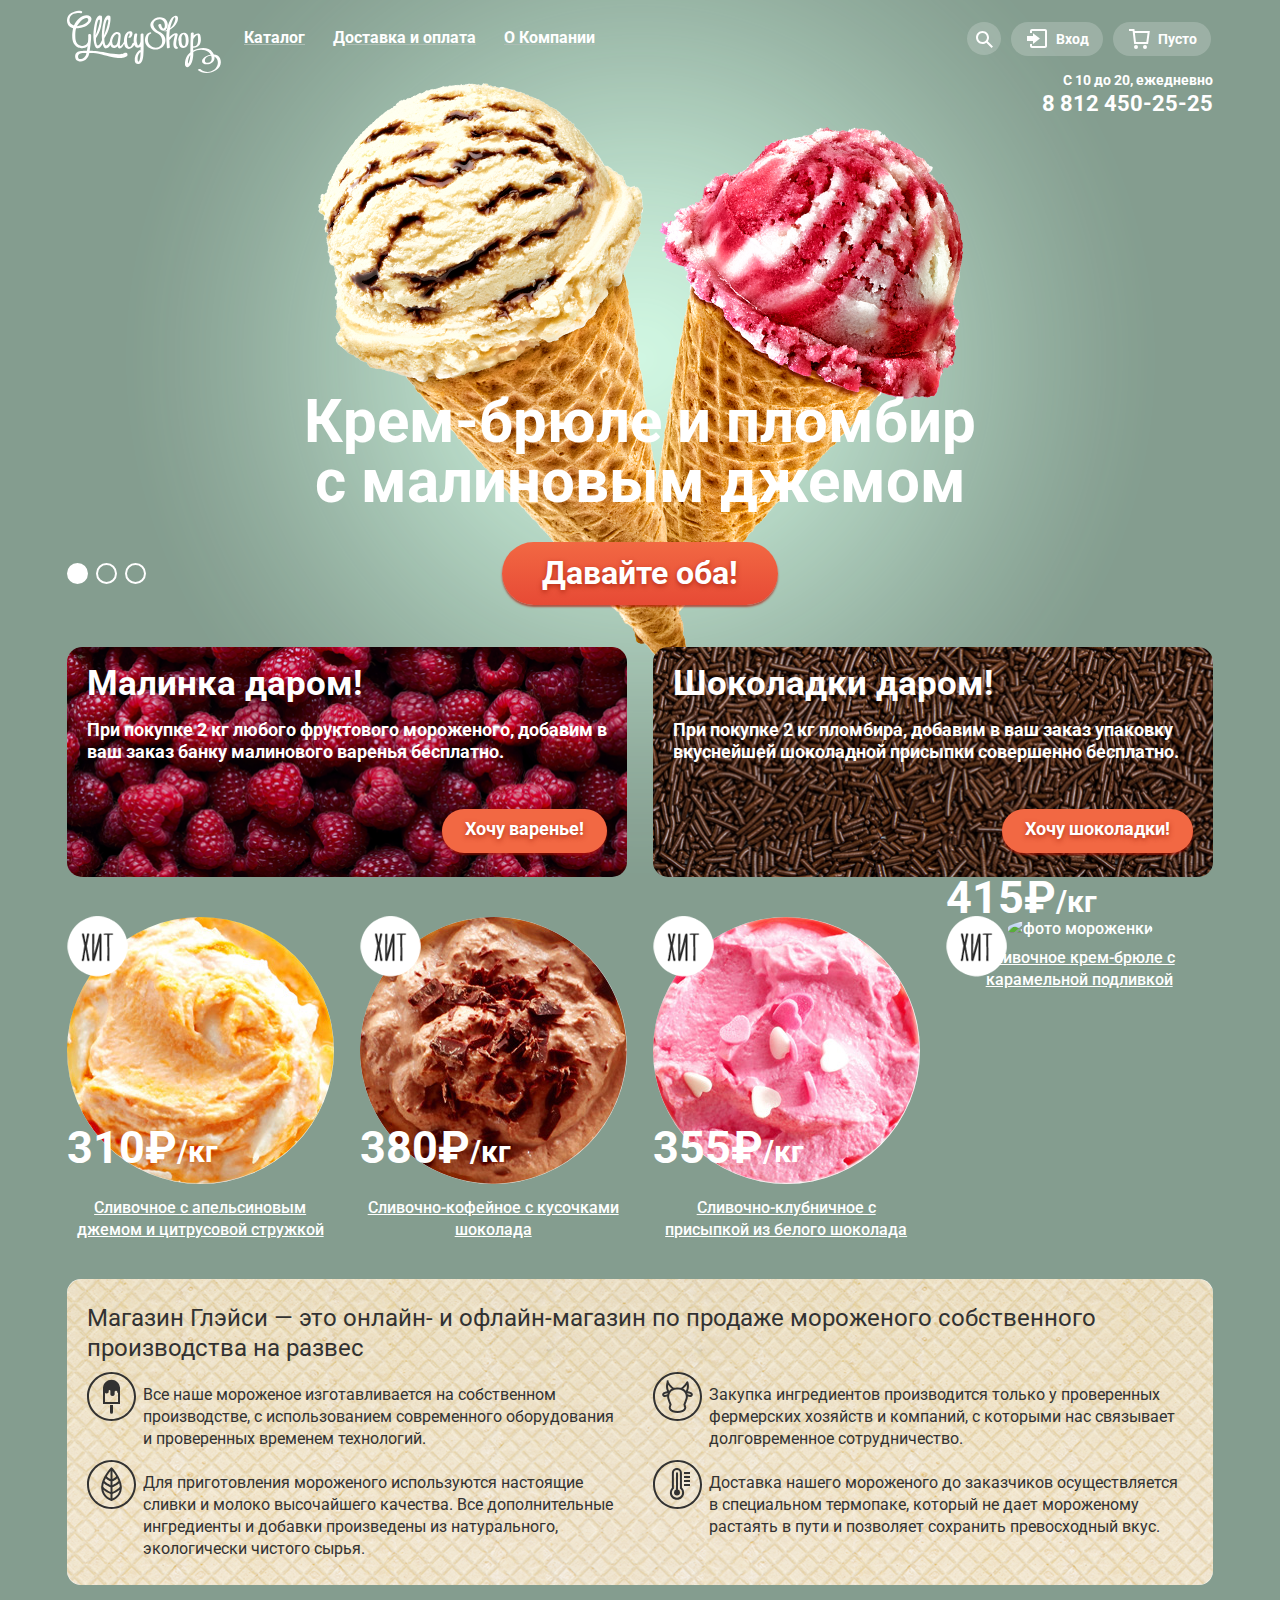
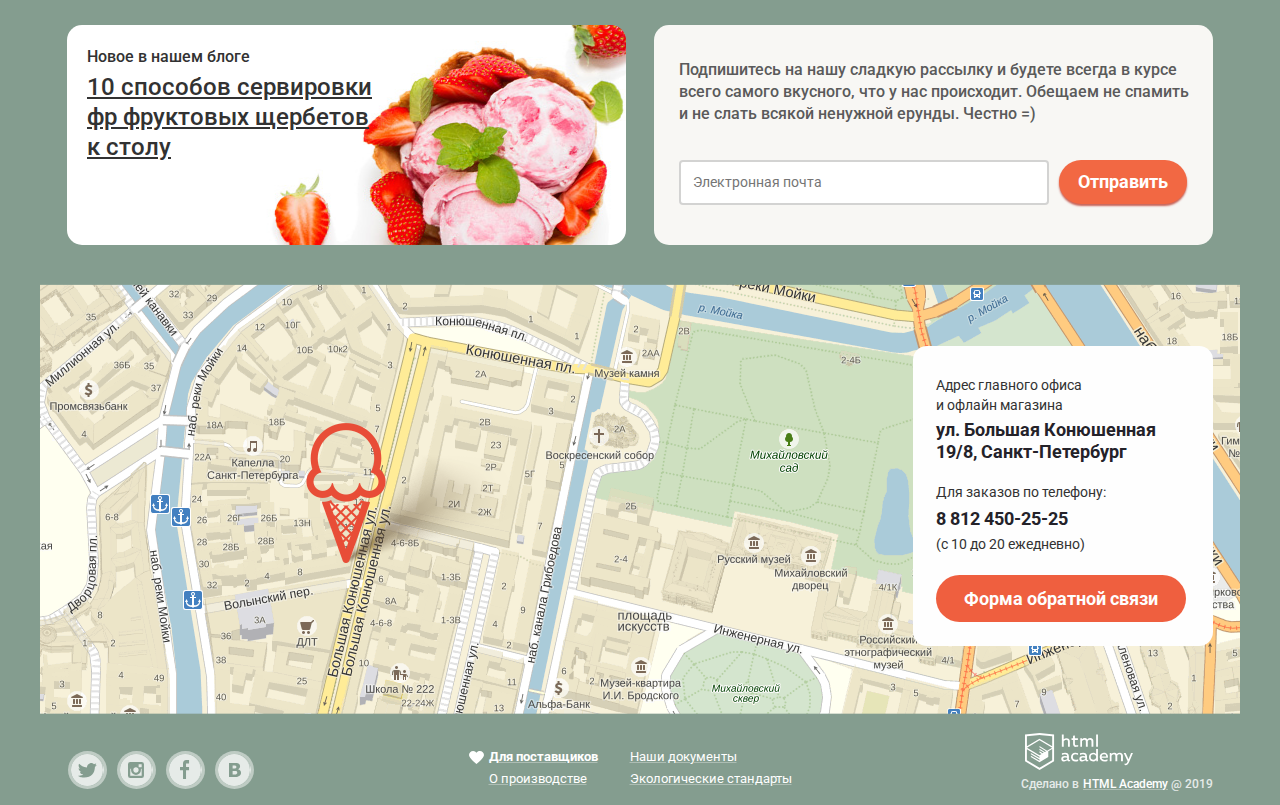
==== commit ae68b8c9: "Grand Finale" ====
--- a/index.html
+++ b/index.html
@@ -184,7 +184,7 @@
           <div class="blog-newsletter">
             <section class="blog">
               <div class="blog-header">Новое в нашем блоге</div>
-              <a href="blog.html">10 способов сервировки фруктовых щербетов к столу </a>
+              <a href="blog.html">10 способов сервировки фр фруктовых щербетов к столу</a>
             </section>
             <section class="newsletter">
               <form class="mail-form" method="get" action="http://search.html">
--- a/css/mini.css
+++ b/css/mini.css
@@ -1 +1 @@
-.map,body{min-width:1200px}.site-wrapper,body{background-color:#849d8f}.main-slider,.slide-button{position:relative;text-align:center}.slide-button,a{text-decoration:none;color:#fff}.blog,.excellence li{-webkit-box-sizing:border-box}.promo-button,.slide-button{text-shadow:0 2px 5px rgba(160,32,11,.76)}.excellence,.flex-container-footer-info,.store-address,.time-tel{-webkit-box-direction:normal}body{margin:0;font-family:Roboto,Arial,sans-serif;font-size:16px;line-height:1.5;font-weight:500;color:#fff}.main-header{padding-top:10px}.container{width:1146px;margin:0 auto;padding:0}.main-slider{font-size:18px;line-height:1.2;font-family:Roboto,Arial,sans-serif;padding-top:321px;margin-bottom:22px;color:#fff;min-height:230px}.site-wrapper{min-width:940px;background-image:url(../img/slider-item1.png);background-position:top center;background-repeat:no-repeat;-webkit-transition:background-image .5s ease,background-color .5s ease;-o-transition:background-image .5s ease,background-color .5s ease;transition:background-image .5s ease,background-color .5s ease}.site-wrapper::after,.site-wrapper::before{content:"";visibility:hidden}.site-wrapper::before{background-image:url(../img/slider-item2.png)}.site-wrapper::after{background-image:url(../img/slider-item3.png)}.slider-list{margin:0;padding:0;list-style:none}.slide{display:none}.slide-button,.slider-controls label{display:inline-block;vertical-align:top;cursor:pointer}.slide-title{width:700px;margin:-3px 19.5%;font-size:60px;line-height:60px;font-weight:700}.slide-button{top:33px;-webkit-box-pack:center;-ms-flex-pack:center;justify-content:center;padding:11px 40px;font-weight:700;font-size:32px;line-height:41px;background:#f26843;background:-webkit-gradient(linear,left top,left bottom,from(#f26843),to(#e74a35));background:-webkit-linear-gradient(top,#f26843 0,#e74a35 100%);background:-o-linear-gradient(top,#f26843 0,#e74a35 100%);background:linear-gradient(to bottom,#f26843 0,#e74a35 100%);border-radius:50px;-webkit-box-shadow:0 2px 2px rgba(172,16,0,.64);box-shadow:0 2px 2px rgba(172,16,0,.64);border:none}.slide-button:hover{background:-webkit-gradient(linear,left top,left bottom,from(#f58669),to(#ec6f5e));background:-webkit-linear-gradient(top,#f58669 0,#ec6f5e 100%);background:-o-linear-gradient(top,#f58669 0,#ec6f5e 100%);background:linear-gradient(to bottom,#f58669 0,#ec6f5e 100%);-webkit-box-shadow:0 2px 2px rgba(172,16,0,1);box-shadow:0 2px 2px rgba(172,16,0,1)}.slide-button:active{background:-webkit-gradient(linear,left top,left bottom,from(#d84732),to(#e1613e));background:-webkit-linear-gradient(top,#d84732 0,#e1613e 100%);background:-o-linear-gradient(top,#d84732 0,#e1613e 100%);background:linear-gradient(to bottom,#d84732 0,#e1613e 100%);-webkit-box-shadow:inset 0 2px 2px rgba(172,16,0,1);box-shadow:inset 0 2px 2px rgba(172,16,0,1)}.slider-controls{position:absolute;bottom:41px;z-index:20;font-size:0}.slider-controls label:hover{background-color:#b2c1b7}.slider-controls label{width:17px;height:17px;margin-right:8px;background-color:transparent;border:2px solid #fff;border-radius:50%}.product-1:checked~.site-wrapper{background-color:#849d8f;background-image:url(../img/slider-item1.png)}.product-2:checked~.site-wrapper{background-color:#8996a6;background-image:url(../img/slider-item2.png)}.product-3:checked~.site-wrapper{background-color:#9d8b84;background-image:url(../img/slider-item3.png)}.product-1:checked~.site-wrapper .slide1,.product-2:checked~.site-wrapper .slide2,.product-3:checked~.site-wrapper .slide3{display:block}.product-1:checked~.site-wrapper label[for=product-1],.product-2:checked~.site-wrapper label[for=product-2],.product-3:checked~.site-wrapper label[for=product-3]{background-color:#fff}.index-content{margin-top:13px}.main-navigation{display:-webkit-box;display:-ms-flexbox;display:flex;-ms-flex-wrap:wrap;flex-wrap:wrap;font-weight:700;font-size:16px;line-height:18px;-webkit-box-pack:justify;-ms-flex-pack:justify;justify-content:space-between;position:relative;color:#fff}.time-tel p,.user-navigation{font-size:14px;line-height:16px}.site-navigation,.user-navigation{list-style:none;margin:12px 2px 0 9px;padding:0}.site-navigation{display:-webkit-box;display:-ms-flexbox;display:flex;-ms-flex-wrap:wrap;flex-wrap:wrap;margin-right:auto}.user-navigation{display:-webkit-inline-box;display:-ms-inline-flexbox;display:inline-flex;-ms-flex-wrap:wrap;flex-wrap:wrap;max-width:400px;position:absolute;right:0}.breadcrumbs,.time-tel{display:-webkit-box;display:-ms-flexbox}.cart-delete-btn,.time-tel,.user-navigation .button-search,.user-navigation .cart-button,.user-navigation .login-link{position:relative}.user-navigation li{margin-left:10px}.time-tel{display:flex;text-align:right;font-weight:700;top:48px;-webkit-box-orient:vertical;-ms-flex-direction:column;flex-direction:column}.site-navigation-items,.user-navigation-item{display:inline-block;vertical-align:middle;color:#fff}.time-tel p{margin-bottom:4px}.time-tel a{font-size:22px;line-height:24px;color:#fff}.button-search::before,.cart-button::before,.cart-delete-btn::before,.feedback-form-close::before,.login-link::before{content:"";position:absolute;width:21px;height:20px;background-repeat:no-repeat;background-position:0 0}.button-search::before{background-image:url(../img/loupe-white.svg);top:9px;left:9px}.login-link::before{background-image:url(../img/entrance-white.svg);top:7px;left:16px}.cart-button::before{background-image:url(../img/basket.svg);top:7px;left:16px}.cart-button,.login-link{border-radius:20px;background-color:rgba(255,255,255,.2)}.cart-delete-col{width:20px}.cart-product-preview{width:45px}.cart-product-name{width:250px}.cart-product-price{width:120px}.cart-product-amount{width:70px}.site-navigation-items{padding:7px 14px;border-radius:20px;text-decoration:underline;-webkit-text-decoration-color:#adbdb4;text-decoration-color:#adbdb4}.user-navigation-item{padding:9px 14px 9px 45px}.button-search{padding:17px 17px 0;border-radius:50%;background-color:rgba(255,255,255,.2)}.site-navigation-items:focus,.site-navigation-items:hover{color:#323232;background-color:#fff;text-decoration:none}.site-navigation-items:focus{-webkit-box-shadow:inset 0 1px 2px 0 #696969;box-shadow:inset 0 1px 2px 0 #696969;text-decoration:none}.catalog-body .catalog-a{background-color:#d07058}.breadcrumbs{display:flex;width:220px;-webkit-box-pack:justify;-ms-flex-pack:justify;justify-content:space-between;font-size:14px;line-height:16px;font-weight:400;list-style-type:none;padding-left:0;margin-top:22px;margin-bottom:-2px}.filter-form,.filter-form-fat{display:-webkit-box;display:-ms-flexbox}.breadcrumbs a:nth-child(3){color:#fff;border-bottom:1px solid rgba(255,255,255,.3)}.active::after{content:"»";position:relative;right:-8px}.checkmark:after,.filter-form-checkbox-label::before,.heart::before,.icecream-card::after,.img-wrap::before{content:""}.active:focus,.active:hover{background-color:transparent;color:#ffbc9e}.filter-control-wrapper,.filter-form-botton,.filter-form-sort{height:35px;border-radius:17px;margin:0;padding:0;background-color:#aabcb2}.filter-form{margin:19px 0 26px;font-size:0;max-width:872px;padding:0;display:flex;-ms-flex-wrap:wrap;flex-wrap:wrap;-webkit-box-pack:justify;-ms-flex-pack:justify;justify-content:space-between}.filter-form-item,.filter-form-sort{border:none;font-size:16px;line-height:18px;font-weight:500;cursor:pointer}.filter-form-item,.promo-button{display:inline-block;vertical-align:top}.filter-form-item{color:#fff;-webkit-box-pack:justify;-ms-flex-pack:justify;justify-content:space-between;margin:0 15px 16px 0;padding:7px 0 0;max-width:700px}.filter-form-sort:focus,.filter-form-sort:hover{color:#323232;background:url(../img/icon-down-dir.svg) 94% 50% no-repeat #aabcb2}.filter-form-sort{padding:1px 9px 0 11px;color:#fff;text-align:left;background:url(../img/icon-down-dir-white.svg) 94% 50% no-repeat #aabcb2;min-width:190px;-moz-appearance:none;-webkit-appearance:none}.filter-form-sort::-ms-expand{display:none}.filter-form-sort:focus{background-color:#fff}.filter-form-sort option{font-size:14px;line-height:16px;font-weight:400;background-color:#fff}.filter-form-fat{display:flex;padding-left:29px;padding-top:9px}.filter-form-radio{display:-webkit-box;display:-ms-flexbox;display:flex;position:relative;cursor:pointer;-webkit-user-select:none;-moz-user-select:none;-ms-user-select:none;user-select:none;padding-left:18px;margin-right:31px}.filter-form-radio:last-child{margin-right:16px}.filter-form-radio input{display:none;cursor:pointer}.checkmark{position:absolute;top:-2px;left:-14px;height:14px;width:14px;background-color:transparent;border:4px solid #e6ebe9;border-radius:50%}.filter-form-radio:hover input~.checkmark{border:4px solid #fff}.checkmark:after{position:absolute;display:none}.filter-form-radio input:checked~.checkmark:after{display:block}.filter-form-radio .checkmark:after{top:3px;left:3px;width:8px;height:8px;border-radius:50%;background:#fff}.fillers-checkboxes{padding:8px 0 0 31px;height:27px}.filter-checkbox-control{position:relative;cursor:pointer;-webkit-user-select:none;-moz-user-select:none;-ms-user-select:none;user-select:none;margin-right:32px}.filter-checkbox-control input{opacity:0;cursor:pointer;height:0;width:0;-webkit-appearance:none;-moz-appearance:none}.filter-form-checkbox-label{padding-left:13px}.filter-form-checkbox-label::before{position:absolute;background-image:url(../img/checkbox-off.svg);left:-14px;top:0;width:23px;height:20px;opacity:.5;padding:0;background-size:19.5px 20px;background-repeat:no-repeat}.filter-form-checkbox-label:focus::before,.filter-form-checkbox-label:hover::before{opacity:1}.filter-checkbox-control input:checked~.filter-form-checkbox-label::before{position:absolute;background-image:url(../img/checkbox-on.svg);background-size:23px 20px;background-repeat:no-repeat;left:-14px;top:0;content:"";opacity:.8}.filter-checkbox-control input:checked~.filter-form-checkbox-label:focus::before,.filter-checkbox-control input:checked~.filter-form-checkbox-label:hover::before{opacity:1}.filter-form-botton{font-size:16px;line-height:18px;font-weight:500;color:#e4eae6;padding:6px 27px 6px 28px;margin:23px 12px 0 0;border-radius:17px;border:2px;cursor:pointer/*! margin-left: -6px; */}.filter-form-botton:hover{color:#353535;background-color:#fbfcfb;-webkit-box-shadow:inset 0 1px 2px 0 #fbfcfb;box-shadow:inset 0 1px 2px 0 #fbfcfb}.filter-form-botton:focus{color:#353535;background-color:#eaeaea;border:none;-webkit-box-shadow:inset 0 1px 2px 0 #696969;box-shadow:inset 0 1px 2px 0 #696969}.login-link:hover::before{background-image:url(../img/entrance.svg)}.button-search:hover::before{background-image:url(../img/loupe-black.svg)}.cart-button:hover::before{background-image:url(../img/basket-black.svg)}.catalog-body .cart-button::before{background-image:url(../img/basket-red.svg)}.filter-item{display:-webkit-inline-box;display:-ms-inline-flexbox;display:inline-flex;margin:0;padding:0;border:none}.baners,.promo-cards-items{display:-ms-flexbox;min-height:230px}.range-filter{width:219px}.filter-form-title{padding-left:15px;font-size:14px;line-height:16px;text-transform:inherit}.range-controls{position:relative;height:20px;padding-top:16px;padding-right:20px;padding-left:23px;cursor:pointer}.range-controls .scale{height:4px;background:#d1dad3}.range-controls .bar{width:47%;height:4px;background:#fff;left:41px;position:absolute}.range-controls .toggle{position:absolute;top:9px;width:4px;height:4px;padding:0;border-radius:50%;border:8px solid #fff;background-color:#ababab;cursor:pointer}.range-controls .toggle:hover{top:7px;border:10px solid #fff;margin-left:-1px}.range-controls .toggle-max{left:134px}.range-controls .toggle-min{left:35px}.container index-content{width:1160px;margin:0 auto;padding:0 2.3%}.baners{display:-webkit-box;display:flex;padding:0;margin-top:10px;margin-bottom:33px}.promo-cards-items{display:-webkit-box;display:flex;-webkit-box-pack:justify;-ms-flex-pack:justify;justify-content:space-between;float:none;margin-bottom:40px}.promo-cards-items p{font-size:18px;line-height:22px;font-weight:700;margin-top:0}.promo-cards-chocolate,.promo-cards-raspberries{display:-webkit-box;display:-ms-flexbox;display:flex;width:48.9%;-webkit-box-sizing:border-box;box-sizing:border-box;position:relative;background-position:center center;background-repeat:no-repeat;border-radius:15px;padding:10px 20px 60px}.promo-cards-raspberries{background-image:url(../img/raspberries.png);background-repeat:repeat}.promo-cards-chocolate{background-image:url(../img/chocolate.png)}.promo-chocolate-content h3,.promo-raspberries-content h3{font-size:35px;line-height:41px;font-weight:700;margin-top:6px;margin-bottom:15px}.promo-button{position:absolute;right:20px;bottom:24px;padding:8px 23px 12px;border-radius:25px;text-decoration:none;-webkit-box-shadow:0 2px 2px rgba(172,16,0,.64);box-shadow:0 2px 2px rgba(172,16,0,.64);text-align:center;color:#fff;background:#f26843;font-size:18px;line-height:24px;font-weight:700}.blog a,.card-name{text-decoration:underline}.advantages,.blog{background-color:#fff;color:#323232}.cart-delete-btn,.excellence li,.feedback-form-close,.heart::before{background-repeat:no-repeat}.assortment-index{display:-webkit-box;display:-ms-flexbox;display:flex;font-size:0;margin-right:10px}.advantages{background-image:url(../img/waffles-background.png);font-weight:400;font-size:16px;line-height:22px;border-radius:14px;min-height:306px;margin-bottom:15px}.advantages .specification-shop{display:-webkit-box;display:-ms-flexbox;display:flex;font-size:24px;line-height:30px;margin:0 auto;padding-left:20px;padding-top:24px}.blog-newsletter,.excellence{display:-webkit-box;display:-ms-flexbox}.excellence{display:flex;-webkit-box-orient:horizontal;-ms-flex-direction:row;flex-direction:row;-ms-flex-wrap:wrap;flex-wrap:wrap;margin-top:9px}.excellence li{position:relative;display:inline-block;vertical-align:middle;width:48.6%;list-style-type:none;padding:12px 0 10px 56px;box-sizing:border-box}.excellence li:nth-child(2n+1){margin-right:48px}.about-us-ice-cream{background-image:url(../img/ice-cream.svg);margin-left:-20px}.about-us-eco{background-image:url(../img/eco.svg);margin-left:-20px}.about-us-cows{background-image:url(../img/cow.svg);margin-left:-20px}.about-us-thermometer{background-image:url(../img/thermometer.svg);margin-left:-20px}.blog-newsletter{display:flex;-webkit-box-pack:justify;-ms-flex-pack:justify;justify-content:space-between;margin-top:40px}.blog a,.newsletter>.mail-form{display:-webkit-box;display:-ms-flexbox}.blog{width:48.8%;font-size:16px;line-height:22px;border-radius:15px;border-width:0;border-style:solid;padding:21px 0 0 20px;box-sizing:border-box;background-image:url(../img/strawberry-background.jpg);min-height:220px}.newsletter,.newsletter>.mail-form{border-radius:15px;background-color:#f8f7f4}.blog-header{margin-bottom:4px}.blog a{display:flex;font-size:24px;line-height:30px;color:#323232;width:290px}.newsletter{width:48.8%;min-height:220px;background-image:url(https://htmlacademy-htmlcss.github.io/924839-gllacy/5/img/bg-post.svg);color:#5a5a5a}.newsletter-p{line-height:22px;margin-bottom:35px}.newsletter>.mail-form{margin:6px;padding:12px 7px 35px 19px;display:flex;-ms-flex-wrap:wrap;flex-wrap:wrap}.container-address,.store-address{display:-webkit-box;display:-ms-flexbox}.user-mail{-webkit-box-flex:2;-ms-flex:2;flex:2;margin-right:10px}.mail-form button{margin-right:13px}.map{position:relative;margin:39px 0 0 -27px;min-height:430px}.map p{margin-bottom:0}.container-address{max-width:300px;min-height:300px;display:flex;-webkit-box-pack:end;-ms-flex-pack:end;justify-content:flex-end;position:absolute;right:27px;top:62px;border-radius:14px;background-color:#fefefe}.store-address{display:flex;-webkit-box-orient:vertical;-ms-flex-direction:column;flex-direction:column;padding:29px 20px 0 23px;color:#323232;width:100%}.store-address .address-small{font-weight:400;font-size:14px;line-height:20px;margin:0}.address-small:nth-child(1){width:60%}.address-small:nth-child(3){width:70%;margin-top:15px;margin-bottom:2px}.store-address .address-big{font-weight:700;font-size:18px;line-height:22px;margin:4px 0;color:#242229}.open-feedback-form{padding:10px 28px;border-radius:25px;font-size:18px;font-weight:700;position:absolute;bottom:24px;color:#fefefe;background-color:#ef5f3f;left:23px}.item-cards-table{display:-webkit-box;display:-ms-flexbox;display:flex;-ms-flex-wrap:wrap;flex-wrap:wrap;text-align:center;padding:0}.icecream-card{width:267px;position:relative;margin-bottom:38px;margin-right:26px;border-radius:5px;cursor:pointer}.icecream-card:nth-of-type(4n){margin-right:0}.icecream-card::after{background-color:rgba(255,255,255,.2);border-radius:5px;-webkit-box-shadow:0 20px 20px rgba(0,0,0,.4);box-shadow:0 20px 20px rgba(0,0,0,.4);display:none;height:405px;left:-13px;position:absolute;top:-6px;width:293px;opacity:.5;z-index:2}.icecream-card:hover::after{display:-webkit-box;display:-ms-flexbox;display:flex}.card-name,.img-wrap::before{display:-webkit-box;display:-ms-flexbox}.img-wrap::before{display:flex;position:absolute;top:-2px;background-image:url(../img/sprite.png);background-position:-10px 528px;width:62px;height:62px;z-index:10}.button-preview{position:absolute;padding:13px;visibility:hidden;border-radius:30px;color:#fefefe;background-color:#e84d37;bottom:-60px;width:61%;left:13%}.icecream-card:hover .button-preview{visibility:visible;z-index:1}.card-name{display:flex;position:relative;text-align:center;margin-top:-30px;line-height:22px;width:96%;left:5px}.card-price,.paginator{display:-webkit-box;display:-ms-flexbox}.card-price{position:relative;display:flex;-webkit-box-pack:justify;-ms-flex-pack:justify;margin-top:-77px;text-align:left;font-size:45px;font-weight:700}.card-price span{position:absolute;top:15px;left:110px;font-size:30px;font-weight:700}.page,.paginator{position:relative}.icecream-card img{max-width:100%;margin:0;border-radius:60%}.paginator{display:flex;-webkit-box-pack:end;-ms-flex-pack:end;justify-content:flex-end;margin-top:60px;margin-bottom:1px;padding-top:19px;padding-left:20px;padding-right:20px}.main-footer,.page{display:-webkit-box;display:-ms-flexbox;line-height:18px}.disabled,.disabled::before{border-color:rgba(255,255,255,.2)}.page{display:flex;top:-35px;left:-3px;text-align:center;text-decoration:none;font-size:16px;font-weight:500;padding:4px 8px;margin:0 2px;border-radius:50%;color:#fff}.next-page,.previous-page{position:absolute;top:-8px;width:9px;border-bottom:2px solid #fff;border-left:2px solid #fff;height:9px}.previous-page{right:178px;-webkit-transform:rotate(45deg);-ms-transform:rotate(45deg);transform:rotate(45deg)}.current-page,.page .current-page:hover{background-color:#fff}.page:active,.paginator .current-page{color:#323232}.next-page{right:2px;-webkit-transform:rotate(-135deg);-ms-transform:rotate(-135deg);transform:rotate(-135deg)}.page:hover{background-color:rgba(255,255,255,.2)}.page:active{background-color:#fcfcfc}.main-footer{display:flex;-webkit-box-pack:justify;-ms-flex-pack:justify;justify-content:space-between;font-size:13px;color:#e6ebe9;padding-left:4px}.footer-social{display:-webkit-box;display:-ms-flexbox;display:flex;-webkit-box-align:center;-ms-flex-align:center;align-items:center;width:180px;-webkit-box-pack:justify;-ms-flex-pack:justify;justify-content:space-between;padding-top:14px}.social-button{display:inline-block;vertical-align:middle;height:32px;width:32px;border-radius:50%;-webkit-box-shadow:0 0 0 3px rgba(255,255,255,.6),inset 0 0 0 1px rgba(255,255,255,.6);box-shadow:0 0 0 3px rgba(255,255,255,.6),inset 0 0 0 1px rgba(255,255,255,.6);opacity:.8}.social-button:hover{opacity:1;-webkit-box-shadow:0 0 0 4px rgba(255,255,255,.7),inset 0 0 0 1px rgba(255,255,255,.6);box-shadow:0 0 0 4px rgba(255,255,255,.7),inset 0 0 0 1px rgba(255,255,255,.6)}.twitter{background-image:url(../img/twitter.svg)}.instagram{background-image:url(../img/instagram.svg)}.fb{background-image:url(../img/fb.svg)}.vk{background-image:url(../img/vk.svg)}.footer-info{display:-webkit-box;display:-ms-flexbox;display:flex;-ms-flex-wrap:wrap;flex-wrap:wrap;max-width:500px;font-weight:400}.flex-container-footer-info{display:-webkit-box;display:-ms-flexbox;display:flex;-webkit-box-orient:horizontal;-ms-flex-direction:row;flex-direction:row;-ms-flex-wrap:wrap;flex-wrap:wrap;position:relative;padding-left:117px;margin-top:27px}.flex-container-footer-info li{width:50%;list-style-type:none;margin-left:-33px}.heart{font-weight:700}.heart::before{width:15px;height:13px;position:absolute;top:3px;left:62px;background-image:url(../img/heart.svg);background-position:0 0}.footer-copyright a,.footer-info a,.footer-social a{color:#fff;padding-left:1px;text-decoration:underline;-webkit-text-decoration-color:#adbdb4;text-decoration-color:#adbdb4;line-height:16px}.footer-copyright{display:-webkit-box;display:-ms-flexbox;display:flex;-webkit-box-orient:vertical;-webkit-box-direction:reverse;-ms-flex-direction:column-reverse;flex-direction:column-reverse;-webkit-box-align:center;-ms-flex-align:center;align-items:center;font-size:12px}.login-form,.login-form-link{-ms-flex-direction:column;-webkit-box-orient:vertical;-webkit-box-direction:normal}.footer-copyright img{position:relative;left:-38px;top:11px}.footer-copyright p{margin-top:15px}.footer-copyright a:focus,.footer-copyright a:hover,.footer-info a:focus,.footer-info a:hover{color:#f6b8af}.htmlacademy-button{padding:10px;color:#fefefe;border-radius:20px}.htmlacademy-button:hover{background-color:#f07962;border-radius:20px}.cart-form,.catalog-dropdown-items,.contact-form,.login-form,.search-form{visibility:hidden;z-index:100;position:absolute;padding:0;border-radius:4px;background-color:#f8f7f4;-webkit-box-shadow:0 20px 20px 0 rgba(0,0,0,.4);box-shadow:0 20px 20px 0 rgba(0,0,0,.4);cursor:default}.cart-dropdown:hover .cart-form,.catalog-dropdown:hover .catalog-dropdown-items,.login-dropdown:hover .login-form,.search-dropdown:hover .search-form{visibility:visible}.contact-form{display:none}.login-actions,.login-form{display:-webkit-box;display:-ms-flexbox}.cart-dropdown,.catalog-dropdown,.login-dropdown,.search-dropdown{position:relative}.login-form{padding:0 20px 18px;font-size:0;right:0;display:flex;flex-direction:column;min-width:240px}.cart-form,.login-form-link{color:#323232;font-size:13px;font-weight:400}.login-actions{display:flex;-ms-flex-pack:distribute;justify-content:space-around}.login-form-link{display:-webkit-box;display:-ms-flexbox;display:flex;flex-direction:column;line-height:21px}.big-red-button,.cart-delete-btn{display:inline-block;cursor:pointer;outline:0}.cart-form{right:0;min-width:500px;min-height:200px;padding:20px;line-height:16px}.cart-form-body{padding-bottom:10px}.cart-delete-btn{vertical-align:middle;width:14px;height:14px;font-size:0;-webkit-box-shadow:none;box-shadow:none;border:none;background-color:transparent}.cart-delete-btn::before{background-image:url(../img/cross-small.svg);left:0;top:-3px}.cart-total{text-align:right;font-size:15px;font-weight:700;line-height:18px;padding-top:10px;border-top:1px solid #cacac7}.cart-checkout{position:absolute;bottom:20px;right:14px;padding:13px 30px;border-radius:25px;color:#fff;background-color:#ec583c}.big-red-button{vertical-align:top;padding:8px 19px 12px;font-weight:700;font-size:18px;line-height:24px;text-align:center;background-color:#f26843;-webkit-box-shadow:0 2px 2px rgba(172,16,0,.64);box-shadow:0 2px 2px rgba(172,16,0,.64);color:#fff;border:none;border-radius:22px}.form-user-container{color:#999;font-size:14px;line-height:24px;font-weight:400}.dropdown-wrapper{padding-top:4px}.user-navigation-item{position:relative;top:100%;right:0;text-decoration:none}.search-form{padding:10px 15px;right:0;min-width:300px;margin:0}.user-navigation-item:focus,.user-navigation-item:hover{background-color:#fff;color:#323232}.catalog-dropdown-items li{list-style-type:none;padding:6px 20px;margin:0;color:#323232}.catalog-dropdown-items li:focus,.catalog-dropdown-items li:hover{background-color:#fbded7}.catalog-dropdown-items li:active{background-color:#f6b5a5}.catalog-categories a{font-size:14px;line-height:16px;font-weight:400;text-decoration:none;white-space:nowrap;cursor:pointer;color:#000}.catalog-categories:first-child a{font-weight:700}img{max-width:100%;max-height:100%}.visually-hidden:not(:focus):not(:active),input[type=checkbox].visually-hidden,input[type=radio].visually-hidden{position:absolute;width:1px;height:1px;margin:-1px;border:0;padding:0;white-space:nowrap;-webkit-clip-path:inset(100%);clip-path:inset(100%);clip:rect(0 0 0 0);overflow:hidden}.product-1,.product-2,.product-3{display:none}input[type=password],input[type=text],textarea{border-radius:4px;border:2px solid #d3d3d2;padding:3px 15px;font-size:16px;font-weight:700;line-height:24px;-webkit-box-sizing:border-box;box-sizing:border-box;width:100%}input[type=password]::-webkit-input-placeholder,input[type=text]::-webkit-input-placeholder,textarea::-webkit-input-placeholder{font-size:14px;font-weight:400}input[type=password]::-moz-placeholder,input[type=text]::-moz-placeholder,textarea::-moz-placeholder{font-size:16px;font-weight:400}input[type=password]:-ms-input-placeholder,input[type=text]:-ms-input-placeholder,textarea:-ms-input-placeholder{font-size:14px;font-weight:400}input[type=password]:hover,input[type=text]:hover,textarea:hover{border:2px solid #c7c6c5}input[type=password]:focus,input[type=text]:focus,textarea:focus{border:2px solid #8fbdec}.feedback-form{visibility:hidden;display:-webkit-box;display:-ms-flexbox;display:flex;-webkit-box-orient:vertical;-webkit-box-direction:normal;-ms-flex-direction:column;flex-direction:column;position:fixed;top:11%;left:34%;max-width:430px;max-height:440px;background-color:#f8f7f4;border-radius:8px;padding:20px 25px;z-index:100}.feedback-form-show{visibility:visible}.feedback-form-close{display:inline-block;vertical-align:middle;width:18px;height:18px;font-size:0;-webkit-box-shadow:none;box-shadow:none;border:none;cursor:pointer;outline:0;background-color:transparent;position:absolute;right:15px;top:15px}.feedback-form-close::before{background-image:url(../img/cross-big.svg);left:0;top:0}.feedback-form-title{color:#323232;font-size:24px;line-height:28px;margin:0 0 25px}.feedback-form input[type=text]{background-color:#fff;margin-bottom:20px;max-width:268px;color:#999;font-size:16px;line-height:24px;padding-left:10px}.comment-field{font-family:Roboto,Arial,sans-serif;color:#999;font-size:16px;line-height:24px;font-weight:400;width:425px}.feedback-form-profile textarea{width:400px;margin-bottom:15px;padding:10px 20px 10px 10px}.feedback-form .big-red-button{float:right}.page-fade-overlay{display:none;position:fixed;top:0;left:0;z-index:90;width:100%;height:100%;background:rgba(0,0,0,.5)}.page-fade-overlay-show{display:block}.button-search,.next-page,.previous-page,.social-button{font-size:0}+.site-wrapper,body{background-color:#849d8f}.main-slider,.slide-button{position:relative;text-align:center}.slide-button,a{text-decoration:none;color:#fff}.promo-button,.slide-button{text-shadow:0 2px 5px rgba(160,32,11,.76)}.excellence,.flex-container-footer-info,.store-address,.time-tel{-webkit-box-direction:normal}body{min-width:1200px;margin:0;font-family:Roboto,Arial,sans-serif;font-size:16px;line-height:1.5;font-weight:500;color:#fff}.main-header{padding-top:10px}.container{width:1146px;margin:0 auto;padding:0}input[type=text],input[type=password],textarea{border-radius:4px;border:2px solid #d3d3d2;padding:3px 15px;font-size:16px;font-weight:700;line-height:24px;-webkit-box-sizing:border-box;box-sizing:border-box;width:100%}.main-slider{font-size:18px;line-height:1.2;font-family:Roboto,Arial,sans-serif;padding-top:321px;margin-bottom:22px;color:#fff;min-height:230px}.site-wrapper{min-width:940px;background-image:url(../img/slider-item1.png);background-position:top center;background-repeat:no-repeat;-webkit-transition:background-image .5s ease,background-color .5s ease;-o-transition:background-image .5s ease,background-color .5s ease;transition:background-image .5s ease,background-color .5s ease}.site-wrapper::after,.site-wrapper::before{content:"";visibility:hidden}.site-wrapper::before{background-image:url(../img/slider-item2.png)}.site-wrapper::after{background-image:url(../img/slider-item3.png)}.slider-list{margin:0;padding:0;list-style:none}.slide{display:none}.slide-button,.slider-controls label{display:inline-block;vertical-align:top;cursor:pointer}.slide-title{width:700px;margin:-3px 19.5%;font-size:60px;line-height:60px;font-weight:700}.slide-button{top:33px;-webkit-box-pack:center;-ms-flex-pack:center;justify-content:center;padding:11px 40px;font-weight:700;font-size:32px;line-height:41px;background:#f26843;background:-webkit-gradient(linear,left top,left bottom,from(#f26843),to(#e74a35));background:-webkit-linear-gradient(top,#f26843 0,#e74a35 100%);background:-o-linear-gradient(top,#f26843 0,#e74a35 100%);background:linear-gradient(to bottom,#f26843 0,#e74a35 100%);border-radius:50px;-webkit-box-shadow:0 2px 2px rgba(172,16,0,.64);box-shadow:0 2px 2px rgba(172,16,0,.64);border:none}.big-red-button:hover,.button-preview:hover,.cart-checkout:hover,.open-feedback-form:hover,.promo-button:hover,.slide-button:hover{background:-webkit-gradient(linear,left top,left bottom,from(#f58669),to(#ec6f5e));background:-webkit-linear-gradient(top,#f58669 0,#ec6f5e 100%);background:-o-linear-gradient(top,#f58669 0,#ec6f5e 100%);background:linear-gradient(to bottom,#f58669 0,#ec6f5e 100%);-webkit-box-shadow:0 2px 2px rgba(172,16,0,1);box-shadow:0 2px 2px rgba(172,16,0,1)}.big-red-button:focus,.button-preview:focus,.cart-checkout:focus,.open-feedback-form:focus,.promo-button:focus,.slide-button:focus{background:-webkit-gradient(linear,left top,left bottom,from(#d84732),to(#e1613e));background:-webkit-linear-gradient(top,#d84732 0,#e1613e 100%);background:-o-linear-gradient(top,#d84732 0,#e1613e 100%);background:linear-gradient(to bottom,#d84732 0,#e1613e 100%);-webkit-box-shadow:inset 0 2px 2px rgba(172,16,0,1);box-shadow:inset 0 2px 2px rgba(172,16,0,1)}.slider-controls{position:absolute;bottom:41px;z-index:20;font-size:0}.slider-controls label:focus,.slider-controls label:hover{background-color:#b2c1b7}.slider-controls label{width:17px;height:17px;margin-right:8px;background-color:transparent;border:2px solid #fff;border-radius:50%}.product-1:checked~.site-wrapper{background-color:#849d8f;background-image:url(../img/slider-item1.png)}.product-2:checked~.site-wrapper{background-color:#8996a6;background-image:url(../img/slider-item2.png)}.product-3:checked~.site-wrapper{background-color:#9d8b84;background-image:url(../img/slider-item3.png)}.product-1:checked~.site-wrapper .slide1,.product-2:checked~.site-wrapper .slide2,.product-3:checked~.site-wrapper .slide3{display:block}.product-1:checked~.site-wrapper label[for=product-1],.product-2:checked~.site-wrapper label[for=product-2],.product-3:checked~.site-wrapper label[for=product-3]{background-color:#fff}.index-content{margin-top:13px}.main-navigation{display:-webkit-box;display:-ms-flexbox;display:flex;-ms-flex-wrap:wrap;flex-wrap:wrap;font-weight:700;font-size:16px;line-height:18px;-webkit-box-pack:justify;-ms-flex-pack:justify;justify-content:space-between;position:relative;color:#fff}.time-tel p,.user-navigation{font-size:14px;line-height:16px}.site-navigation,.user-navigation{list-style:none;margin:12px 2px 0 9px;padding:0}.site-navigation{display:-webkit-box;display:-ms-flexbox;display:flex;-ms-flex-wrap:wrap;flex-wrap:wrap;margin-right:auto}.user-navigation{display:-webkit-inline-box;display:-ms-inline-flexbox;display:inline-flex;-ms-flex-wrap:wrap;flex-wrap:wrap;max-width:400px;position:absolute;right:0}.breadcrumbs,.time-tel{display:-webkit-box;display:-ms-flexbox}.cart-delete-btn,.time-tel,.user-navigation .button-search,.user-navigation .cart-button,.user-navigation .login-link{position:relative}.user-navigation li{margin-left:10px}.time-tel{display:flex;text-align:right;font-weight:700;top:48px;-webkit-box-orient:vertical;-ms-flex-direction:column;flex-direction:column}.site-navigation-items,.user-navigation-item{display:inline-block;vertical-align:middle;color:#fff}.time-tel p{margin-bottom:4px}.time-tel a{font-size:22px;line-height:24px;color:#fff}.button-search::before,.cart-button::before,.cart-delete-btn::before,.feedback-form-close::before,.login-link::before{content:"";position:absolute;width:21px;height:20px;background-repeat:no-repeat;background-position:0 0}.button-search::before{background-image:url(../img/loupe-white.svg);top:9px;left:9px}.login-link::before{background-image:url(../img/entrance-white.svg);top:7px;left:16px}.cart-button::before{background-image:url(../img/basket.svg);top:7px;left:16px}.cart-button,.login-link{border-radius:20px;background-color:rgba(255,255,255,.2)}.cart-delete-col{width:20px}.cart-product-preview{width:45px}.cart-product-name{width:250px}.cart-product-price{width:120px}.cart-product-amount{width:70px}.site-navigation-items{padding:7px 14px;border-radius:20px;text-decoration:underline;-webkit-text-decoration-color:#adbdb4;text-decoration-color:#adbdb4}.user-navigation-item{padding:9px 14px 9px 45px}.button-search{padding:17px 17px 0;border-radius:50%;background-color:rgba(255,255,255,.2)}.site-navigation-items:focus,.site-navigation-items:hover{color:#323232;background-color:#fff;text-decoration:none}.site-navigation-items:focus{-webkit-box-shadow:inset 0 1px 2px 0 #696969;box-shadow:inset 0 1px 2px 0 #696969;text-decoration:none}.catalog-body .catalog-a{background-color:#d07058;text-decoration:none}.breadcrumbs{display:flex;width:220px;-webkit-box-pack:justify;-ms-flex-pack:justify;justify-content:space-between;font-size:14px;line-height:16px;font-weight:400;list-style-type:none;padding-left:0;margin-top:22px;margin-bottom:-2px}.filter-form,.filter-form-fat{display:-webkit-box;display:-ms-flexbox}.breadcrumbs a:nth-child(3){color:#fff;border-bottom:1px solid rgba(255,255,255,.3)}.active::after{content:"»";position:relative;right:-8px}.checkmark:after,.filter-form-checkbox-label::before,.heart::before,.icecream-card::after,.img-wrap::before{content:""}.active:focus,.active:hover{background-color:transparent;color:#ffbc9e}.filter-control-wrapper,.filter-form-botton,.filter-form-sort{height:35px;border-radius:17px;margin:0;padding:0;background-color:#aabcb2}.filter-form{margin:19px 0 26px;font-size:0;max-width:872px;padding:0;display:flex;-ms-flex-wrap:wrap;flex-wrap:wrap;-webkit-box-pack:justify;-ms-flex-pack:justify;justify-content:space-between}.filter-form-item,.filter-form-sort{border:none;font-size:16px;line-height:18px;font-weight:500;cursor:pointer}.filter-form-item,.promo-button{display:inline-block;vertical-align:top}.filter-form-item{color:#fff;margin:0 13px 16px 0;padding:7px 0 0;max-width:700px}.filter-form-sort:focus,.filter-form-sort:hover{color:#323232;background:url(../img/icon-down-dir.svg) 94% 50% no-repeat #aabcb2}.filter-form-sort{padding:1px 9px 0 11px;color:#fff;text-align:left;background:url(../img/icon-down-dir-white.svg) 94% 50% no-repeat #aabcb2;min-width:190px;-moz-appearance:none;-webkit-appearance:none}.filter-form-sort::-ms-expand{display:none}.filter-form-sort:focus{background-color:#fff}.filter-form-sort option{font-size:14px;line-height:16px;font-weight:400;background-color:#fff}.filter-form-fat{display:flex;padding-left:31px;padding-top:9px}.filter-form-radio{display:-webkit-box;display:-ms-flexbox;display:flex;position:relative;cursor:pointer;-webkit-user-select:none;-moz-user-select:none;-ms-user-select:none;user-select:none;padding-left:18px;margin-right:32px}.filter-form-radio:last-child{margin-right:16px}.filter-form-radio input{display:none;cursor:pointer}.checkmark{position:absolute;top:-2px;left:-14px;height:14px;width:14px;background-color:transparent;border:4px solid #e6ebe9;border-radius:50%}.filter-form-radio:focus input~.checkmark,.filter-form-radio:hover input~.checkmark{border:4px solid #fff}.checkmark:after{position:absolute;display:none}.filter-form-radio input:checked~.checkmark:after{display:block}.filter-form-radio .checkmark:after{top:3px;left:3px;width:8px;height:8px;border-radius:50%;background:#fff}.fillers-checkboxes{padding:8px 17px 0 31px;height:27px;min-width:654px}.filter-checkbox-control{position:relative;cursor:pointer;-webkit-user-select:none;-moz-user-select:none;-ms-user-select:none;user-select:none;margin-right:32px}.filter-checkbox-control:last-child{margin-right:0}.filter-checkbox-control input{opacity:0;cursor:pointer;height:0;width:0;-webkit-appearance:none;-moz-appearance:none}.filter-form-checkbox-label{padding-left:13px}.filter-form-checkbox-label::before{position:absolute;background-image:url(../img/checkbox-off.svg);left:-14px;top:0;width:23px;height:20px;opacity:.5;padding:0;background-size:19.5px 20px;background-repeat:no-repeat}.filter-form-checkbox-label:focus::before,.filter-form-checkbox-label:hover::before{opacity:1}.filter-checkbox-control input:checked~.filter-form-checkbox-label::before{position:absolute;background-image:url(../img/checkbox-on.svg);background-size:23px 20px;background-repeat:no-repeat;left:-14px;top:0;content:"";opacity:.8}.filter-checkbox-control input:checked~.filter-form-checkbox-label:focus::before,.filter-checkbox-control input:checked~.filter-form-checkbox-label:hover::before{opacity:1}.filter-form-botton{font-size:16px;line-height:18px;font-weight:500;color:#fff;padding:6px 27px 6px 28px;margin:23px 12px 0 0;border-radius:17px;border:2px solid #ecefed;cursor:pointer}.filter-form-botton:hover{color:#353535;background-color:#fbfcfb;-webkit-box-shadow:inset 0 1px 2px 0 #fbfcfb;box-shadow:inset 0 1px 2px 0 #fbfcfb}.filter-form-botton:focus{color:#353535;background-color:#eaeaea;border:none;-webkit-box-shadow:inset 0 1px 2px 0 #696969;box-shadow:inset 0 1px 2px 0 #696969}.login-link:focus::before,.login-link:hover::before{background-image:url(../img/entrance.svg)}.button-search:focus::before,.button-search:hover::before{background-image:url(../img/loupe-black.svg)}.cart-button:focus:before,.cart-button:hover::before{background-image:url(../img/basket-black.svg)}.catalog-body .cart-button::before{background-image:url(../img/basket-red.svg)}.filter-item{display:-webkit-inline-box;display:-ms-inline-flexbox;display:inline-flex;margin:0;padding:0;border:none}.baners,.promo-cards-items{display:-ms-flexbox;min-height:230px}.range-filter{width:219px}.filter-form-title{padding-left:15px;font-size:14px;line-height:16px;text-transform:inherit}.range-controls{position:relative;height:20px;padding-top:16px;padding-right:20px;padding-left:23px;cursor:pointer}.range-controls .scale{height:4px;background:#d1dad3}.range-controls .bar{width:47%;height:4px;background:#fff;left:41px;position:absolute}.range-controls .toggle{position:absolute;top:9px;width:4px;height:4px;padding:0;border-radius:50%;border:8px solid #fff;background-color:#ababab;cursor:pointer}.range-controls .toggle:focus,.range-controls .toggle:hover{top:7px;border:10px solid #fff;margin-left:-1px}.range-controls .toggle-max{left:136px}.range-controls .toggle-min{left:38px}.container index-content{width:1160px;margin:0 auto;padding:0 2.3%}.baners{display:-webkit-box;display:flex;padding:0;margin-top:10px;margin-bottom:33px}.promo-cards-items{display:-webkit-box;display:flex;-webkit-box-pack:justify;-ms-flex-pack:justify;justify-content:space-between;float:none;margin-bottom:40px}.promo-cards-items p{font-size:18px;line-height:22px;font-weight:700;margin-top:0}.promo-cards-chocolate,.promo-cards-raspberries{display:-webkit-box;display:-ms-flexbox;display:flex;width:48.9%;-webkit-box-sizing:border-box;box-sizing:border-box;position:relative;background-position:center center;background-repeat:no-repeat;border-radius:15px;padding:10px 20px 60px}.promo-cards-raspberries{background-image:url(../img/raspberries.png);background-size:cover}.promo-cards-chocolate{background-image:url(../img/chocolate.png);background-size:cover}.promo-chocolate-content h3,.promo-raspberries-content h3{font-size:35px;line-height:41px;font-weight:700;margin-top:6px;margin-bottom:15px}.promo-button{position:absolute;right:20px;bottom:24px;padding:8px 23px 12px;border-radius:25px;text-decoration:none;-webkit-box-shadow:0 2px 2px rgba(172,16,0,.64);box-shadow:0 2px 2px rgba(172,16,0,.64);text-align:center;color:#fff;background:#f26843;font-size:18px;line-height:24px;font-weight:700}.blog a,.card-name{text-decoration:underline}.advantages,.blog{background-color:#fff;color:#323232}.cart-delete-btn,.excellence li,.feedback-form-close,.heart::before{background-repeat:no-repeat}.assortment-index{display:-webkit-box;display:-ms-flexbox;display:flex;font-size:0;margin-right:10px}.advantages{background-image:url(../img/waffles-background.png);font-weight:400;font-size:16px;line-height:22px;border-radius:14px;min-height:306px;margin-bottom:15px}.blog,.newsletter{min-height:220px;background-size:cover}.advantages .specification-shop{display:-webkit-box;display:-ms-flexbox;display:flex;font-size:24px;line-height:30px;margin:0 auto;padding-left:20px;padding-top:24px}.blog-newsletter,.excellence{display:-webkit-box;display:-ms-flexbox}.excellence{display:flex;-webkit-box-orient:horizontal;-ms-flex-direction:row;flex-direction:row;-ms-flex-wrap:wrap;flex-wrap:wrap;margin-top:9px}.excellence li{position:relative;display:inline-block;vertical-align:middle;width:48.6%;list-style-type:none;padding:12px 0 10px 56px;-webkit-box-sizing:border-box;box-sizing:border-box}.excellence li:nth-child(2n+1){margin-right:48px}.about-us-ice-cream{background-image:url(../img/ice-cream.svg);margin-left:-20px}.about-us-eco{background-image:url(../img/eco.svg);margin-left:-20px}.about-us-cows{background-image:url(../img/cow.svg);margin-left:-20px}.about-us-thermometer{background-image:url(../img/thermometer.svg);margin-left:-20px}.blog-newsletter{display:flex;-webkit-box-pack:justify;-ms-flex-pack:justify;justify-content:space-between;margin-top:40px}.blog a,.newsletter>.mail-form{display:-webkit-box;display:-ms-flexbox}.blog{width:48.8%;font-size:16px;line-height:22px;border-radius:15px;border-width:0;border-style:solid;padding:21px 0 0 20px;-webkit-box-sizing:border-box;box-sizing:border-box;background-image:url(../img/strawberry-background.jpg)}.newsletter,.newsletter>.mail-form{border-radius:15px;background-color:#f8f7f4}.blog-header{margin-bottom:4px}.blog a{display:flex;font-size:24px;line-height:30px;color:#323232;width:290px}.newsletter{width:48.8%;background-image:url(https://htmlacademy-htmlcss.github.io/924839-gllacy/5/img/bg-post.svg);color:#5a5a5a}.newsletter-p{line-height:22px;margin-bottom:35px}.newsletter>.mail-form{margin:6px;padding:12px 7px 35px 19px;display:flex;-ms-flex-wrap:wrap;flex-wrap:wrap}.container-address,.store-address{display:-webkit-box;display:-ms-flexbox}.mail-form .user-mail{-webkit-box-flex:2;-ms-flex:2;flex:2;margin-right:10px;margin-bottom:-1px;padding:8px 0 9px 12px}.mail-form button{margin-right:13px}.map{position:relative;margin:39px 0 0 -27px;min-width:1200px;min-height:430px}.map p{margin-bottom:0}.container-address{max-width:300px;min-height:300px;display:flex;-webkit-box-pack:end;-ms-flex-pack:end;justify-content:flex-end;position:absolute;right:27px;top:62px;border-radius:14px;background-color:#fefefe}.store-address{display:flex;-webkit-box-orient:vertical;-ms-flex-direction:column;flex-direction:column;padding:29px 20px 0 23px;color:#323232;width:100%}.store-address .address-small{font-weight:400;font-size:14px;line-height:20px;margin:0}.address-small:nth-child(1){width:60%}.address-small:nth-child(3){width:70%;margin-top:15px;margin-bottom:2px}.store-address .address-big{font-weight:700;font-size:18px;line-height:22px;margin:4px 0;color:#242229}.open-feedback-form{padding:10px 28px;border-radius:25px;font-size:18px;font-weight:700;position:absolute;bottom:24px;color:#fefefe;background-color:#ef5f3f;left:23px}.item-cards-table{display:-webkit-box;display:-ms-flexbox;display:flex;-ms-flex-wrap:wrap;flex-wrap:wrap;text-align:center;padding:0}.icecream-card{width:267px;position:relative;margin-bottom:38px;margin-right:26px;border-radius:5px;cursor:pointer}.icecream-card:nth-of-type(4n){margin-right:0}.icecream-card::after{background-color:rgba(255,255,255,.2);border-radius:5px;-webkit-box-shadow:0 20px 20px rgba(0,0,0,.4);box-shadow:0 20px 20px rgba(0,0,0,.4);display:none;height:405px;left:-13px;position:absolute;top:-6px;width:293px;opacity:.5;z-index:2}.icecream-card:focus::after,.icecream-card:hover::after{display:-webkit-box;display:-ms-flexbox;display:flex}.img-wrap::before{display:-webkit-box;display:-ms-flexbox;display:flex;position:absolute;top:-2px;background-image:url(../img/sprite.png);background-position:-10px 528px;width:62px;height:62px;z-index:10}.button-preview{position:absolute;padding:13px;visibility:hidden;border-radius:30px;color:#fefefe;background-color:#e84d37;bottom:-60px;width:61%;left:13%}.card-name,.card-price{position:relative;display:-webkit-box;display:-ms-flexbox}.icecream-card:focus .button-preview,.icecream-card:hover .button-preview{visibility:visible;z-index:10}.card-name{display:flex;text-align:center;margin-top:-30px;line-height:22px;width:96%;left:5px}.card-price{display:flex;-webkit-box-pack:justify;-ms-flex-pack:justify;margin-top:-77px;text-align:left;font-size:45px;font-weight:700}.page,.paginator{display:-webkit-box;display:-ms-flexbox}.card-price span{position:absolute;top:15px;left:110px;font-size:30px;font-weight:700}.icecream-card img{max-width:100%;margin:0;border-radius:60%}.paginator{display:flex;-webkit-box-pack:end;-ms-flex-pack:end;justify-content:flex-end;position:relative;margin-top:25px;margin-bottom:37px;padding-top:19px;padding-left:20px;padding-right:1px}input:disabled~span{opacity:.6}.page{display:flex;position:relative;left:-3px;text-align:center;text-decoration:none;font-size:16px;font-weight:500;line-height:18px;padding:4px 8px;margin:0 2px;border-radius:50%;color:#fff}.main-footer,.next-page,.previous-page{display:-webkit-box;display:-ms-flexbox}.next-page,.previous-page{position:relative;top:9px;width:8px;border-bottom:1px solid #fff;border-left:1px solid #fff;height:8px;display:flex;margin-left:9px}.previous-page{-webkit-transform:rotate(45deg);-ms-transform:rotate(45deg);transform:rotate(45deg)}.current-page,.page .current-page:hover{background-color:#fff}.page:active,.paginator .current-page{color:#323232}.next-page{right:2px;-webkit-transform:rotate(-135deg);-ms-transform:rotate(-135deg);transform:rotate(-135deg)}.page:hover{background-color:rgba(255,255,255,.2)}.page:active{background-color:#fcfcfc}.main-footer{display:flex;-webkit-box-pack:justify;-ms-flex-pack:justify;justify-content:space-between;font-size:13px;line-height:18px;color:#e6ebe9;padding-left:4px}.footer-social{display:-webkit-box;display:-ms-flexbox;display:flex;-webkit-box-align:center;-ms-flex-align:center;align-items:center;width:180px;-webkit-box-pack:justify;-ms-flex-pack:justify;justify-content:space-between;padding-top:14px}.social-button{display:inline-block;vertical-align:middle;height:32px;width:32px;border-radius:50%;-webkit-box-shadow:0 0 0 3px rgba(255,255,255,.6),inset 0 0 0 1px rgba(255,255,255,.6);box-shadow:0 0 0 3px rgba(255,255,255,.6),inset 0 0 0 1px rgba(255,255,255,.6);opacity:.8}.social-button:focus,.social-button:hover{opacity:1;-webkit-box-shadow:0 0 0 4px rgba(255,255,255,.7),inset 0 0 0 1px rgba(255,255,255,.6);box-shadow:0 0 0 4px rgba(255,255,255,.7),inset 0 0 0 1px rgba(255,255,255,.6)}.twitter{background-image:url(../img/twitter.svg)}.instagram{background-image:url(../img/instagram.svg)}.fb{background-image:url(../img/fb.svg)}.vk{background-image:url(../img/vk.svg)}.footer-info{display:-webkit-box;display:-ms-flexbox;display:flex;-ms-flex-wrap:wrap;flex-wrap:wrap;max-width:500px;font-weight:400}.flex-container-footer-info{display:-webkit-box;display:-ms-flexbox;display:flex;-webkit-box-orient:horizontal;-ms-flex-direction:row;flex-direction:row;-ms-flex-wrap:wrap;flex-wrap:wrap;position:relative;padding-left:117px;margin-top:27px}.flex-container-footer-info li{width:50%;list-style-type:none;margin-left:-33px}.heart{font-weight:700}.heart::before{width:15px;height:13px;position:absolute;top:3px;left:65px;background-image:url(../img/heart.svg);background-position:0 0}.footer-copyright a,.footer-info a,.footer-social a{color:#fff;padding-left:1px;text-decoration:underline;-webkit-text-decoration-color:#bdadad;text-decoration-color:#adbdb4;line-height:16px}.footer-copyright{display:-webkit-box;display:-ms-flexbox;display:flex;-webkit-box-orient:vertical;-webkit-box-direction:reverse;-ms-flex-direction:column-reverse;flex-direction:column-reverse;-webkit-box-align:center;-ms-flex-align:center;align-items:center;font-size:12px}.login-form,.login-form-link{-ms-flex-direction:column;-webkit-box-orient:vertical;-webkit-box-direction:normal}.footer-copyright img{position:relative;left:-38px;top:11px}.footer-copyright p{margin-top:15px}.footer-copyright a:focus,.footer-copyright a:hover,.footer-info a:focus,.footer-info a:hover{color:#f6b8af}.htmlacademy-button{padding:10px;color:#fefefe;border-radius:20px}.htmlacademy-button:focus,.htmlacademy-button:hover{background-color:#f07962;border-radius:20px}.cart-form,.catalog-dropdown-items,.contact-form,.login-form,.search-form{visibility:hidden;z-index:100;position:absolute;padding:0;border-radius:4px;background-color:#f8f7f4;-webkit-box-shadow:0 20px 20px 0 rgba(0,0,0,.4);box-shadow:0 20px 20px 0 rgba(0,0,0,.4);cursor:default}.cart-dropdown:focus .cart-form,.cart-dropdown:hover .cart-form,.catalog-dropdown:focus .catalog-dropdown-items,.catalog-dropdown:hover .catalog-dropdown-items,.login-dropdown:focus .login-form,.login-dropdown:hover .login-form,.search-dropdown:focus .search-form,.search-dropdown:hover .search-form{visibility:visible}.contact-form{display:none}.login-actions,.login-form{display:-webkit-box;display:-ms-flexbox}.cart-dropdown,.catalog-dropdown,.login-dropdown,.search-dropdown{position:relative}.login-form{padding:0 20px 18px;font-size:0;right:0;display:flex;flex-direction:column;min-width:240px}.cart-form,.login-form-link{color:#323232;font-size:13px;font-weight:400}.login-actions{display:flex;-ms-flex-pack:distribute;justify-content:space-around}.login-form-link{display:-webkit-box;display:-ms-flexbox;display:flex;flex-direction:column;line-height:21px}.big-red-button,.cart-delete-btn{display:inline-block;cursor:pointer;outline:0}.cart-form{right:0;min-width:500px;min-height:200px;padding:20px;line-height:16px}.cart-form-body{padding-bottom:10px}.cart-delete-btn{vertical-align:middle;width:14px;height:14px;font-size:0;-webkit-box-shadow:none;box-shadow:none;border:none;background-color:transparent}.cart-delete-btn::before{background-image:url(../img/cross-small.svg);left:0;top:-3px}.cart-total{text-align:right;font-size:15px;font-weight:700;line-height:18px;padding-top:10px;border-top:1px solid #cacac7}.big-red-button,.cart-checkout{font-weight:700;font-size:18px;color:#fff}.cart-checkout{position:absolute;bottom:20px;right:14px;padding:13px 30px;border-radius:25px;background-color:#ec583c;line-height:24px}.big-red-button{vertical-align:top;padding:8px 19px;line-height:24px;text-align:center;background-color:#f26843;-webkit-box-shadow:0 2px 2px rgba(172,16,0,.64);box-shadow:0 2px 2px rgba(172,16,0,.64);border:none;border-radius:22px}.form-user-container{color:#999;font-size:14px;line-height:24px;font-weight:400}.dropdown-wrapper{padding-top:4px}.user-navigation-item{position:relative;top:100%;right:0;text-decoration:none;min-height:16px}.search-form{padding:10px 15px;right:0;min-width:300px;margin:0}.user-navigation-item:focus,.user-navigation-item:hover{background-color:#fff;color:#323232}.catalog-dropdown-items li{list-style-type:none;padding:6px 20px;margin:0;color:#323232}.catalog-dropdown-items li:focus,.catalog-dropdown-items li:hover{background-color:#fbded7}.catalog-dropdown-items li:active{background-color:#f6b5a5}.catalog-categories a{font-size:14px;line-height:16px;font-weight:400;text-decoration:none;white-space:nowrap;cursor:pointer;color:#000}.catalog-categories:first-child a{font-weight:700}img{max-width:100%;max-height:100%}.visually-hidden:not(:focus):not(:active),input[type=radio].visually-hidden,input[type=checkbox].visually-hidden{position:absolute;width:1px;height:1px;margin:-1px;border:0;padding:0;white-space:nowrap;-webkit-clip-path:inset(100%);clip-path:inset(100%);clip:rect(0 0 0 0);overflow:hidden}.product-1,.product-2,.product-3{display:none}input[type=text]::-webkit-input-placeholder,input[type=password]::-webkit-input-placeholder,textarea::-webkit-input-placeholder{font-size:14px;font-weight:400}input[type=text]::-moz-placeholder,input[type=password]::-moz-placeholder,textarea::-moz-placeholder{font-size:16px;font-weight:400}input[type=text]:-ms-input-placeholder,input[type=password]:-ms-input-placeholder,textarea:-ms-input-placeholder{font-size:14px;font-weight:400}input[type=text]:hover,input[type=password]:hover,textarea:hover{border:2px solid #c7c6c5}input[type=text]:focus,input[type=password]:focus,textarea:focus{border:2px solid #8fbdec}.feedback-form{display:none;-webkit-box-orient:vertical;-webkit-box-direction:normal;-ms-flex-direction:column;flex-direction:column;position:fixed;top:11%;left:34%;max-width:430px;max-height:440px;background-color:#f8f7f4;border-radius:8px;padding:20px 25px;z-index:100}.feedback-form-show{display:flex;display:-webkit-box;display:-ms-flexbox;-webkit-animation:popup .5s;animation:popup .5s}.feedback-form-close{display:inline-block;vertical-align:middle;width:18px;height:18px;font-size:0;-webkit-box-shadow:none;box-shadow:none;border:none;cursor:pointer;outline:0;background-color:transparent;position:absolute;right:15px;top:15px}.feedback-form-close::before{background-image:url(../img/cross-big.svg);left:0;top:0}.feedback-form-title{color:#323232;font-size:24px;line-height:28px;margin:0 0 25px}.feedback-form input[type=text]{background-color:#fff;margin-bottom:20px;max-width:268px;color:#999;font-size:16px;line-height:24px;padding-left:10px}.comment-field{font-family:Roboto,Arial,sans-serif;color:#999;font-size:16px;line-height:24px;font-weight:400;width:425px}.feedback-form-profile textarea{width:400px;margin-bottom:15px;padding:10px 20px 10px 10px}.feedback-form .big-red-button{float:right}.page-fade-overlay{display:none;position:fixed;top:0;left:0;z-index:90;width:100%;height:100%;background:rgba(0,0,0,.5)}.page-fade-overlay-show{display:block}.button-search,.next-page,.previous-page,.social-button{font-size:0}@keyframes popup{from{-webkit-transform:scale(0);transform:scale(0)}80%{-webkit-transform:scale(1.2);transform:scale(1.2)}to{-webkit-transform:scale(1);transform:scale(1)}}@-webkit-keyframes popup{from{-webkit-transform:scale(0)}80%{-webkit-transform:scale(1.2)}to{-webkit-transform:scale(1)}}